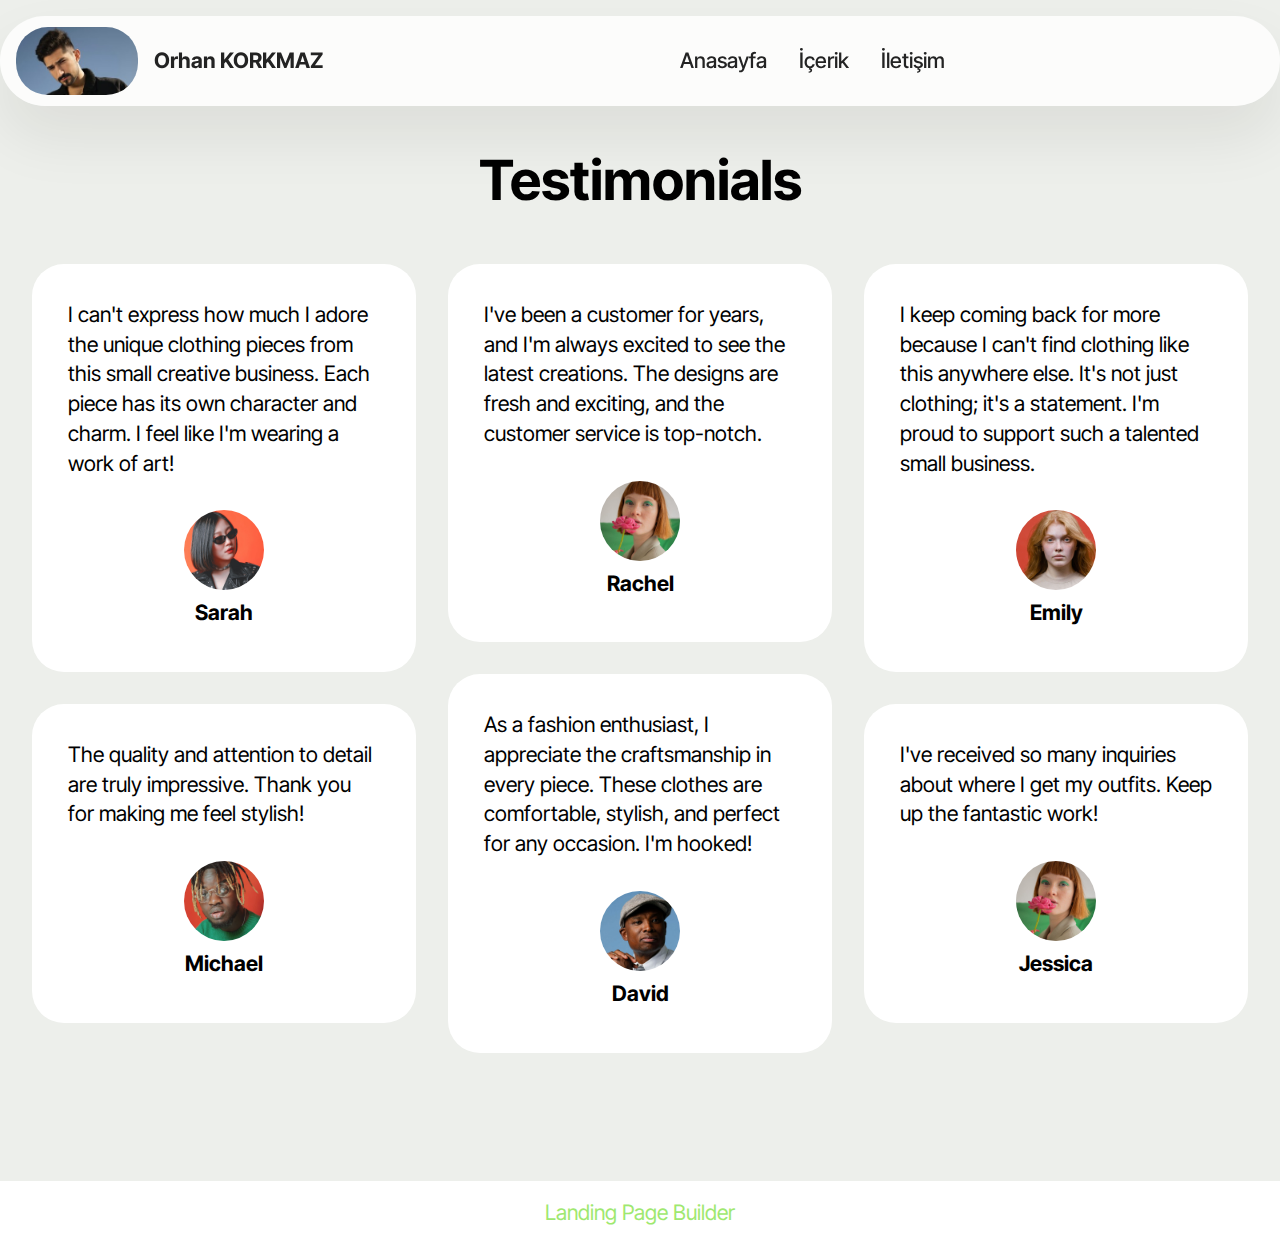
==== icerik.html @ df4021a7 "create github pages" ====
<!DOCTYPE html>
<html  >
<head>
  <!-- Site made with Mobirise Website Builder v5.9.13, https://mobirise.com -->
  <meta charset="UTF-8">
  <meta http-equiv="X-UA-Compatible" content="IE=edge">
  <meta name="generator" content="Mobirise v5.9.13, mobirise.com">
  <meta name="viewport" content="width=device-width, initial-scale=1, minimum-scale=1">
  <link rel="shortcut icon" href="assets/images/1-1-354x531.jpeg" type="image/x-icon">
  <meta name="description" content="Yapay zeka ile üretilen içerikler,videolar,metinler,ses,short videolar, yapay zeka haberleri">
  
  
  <title>İçerik</title>
  <link rel="stylesheet" href="assets/bootstrap/css/bootstrap.min.css">
  <link rel="stylesheet" href="assets/bootstrap/css/bootstrap-grid.min.css">
  <link rel="stylesheet" href="assets/bootstrap/css/bootstrap-reboot.min.css">
  <link rel="stylesheet" href="assets/dropdown/css/style.css">
  <link rel="stylesheet" href="assets/theme/css/style.css">
  <link rel="preload" href="https://fonts.googleapis.com/css2?family=Inter+Tight:wght@400;700&display=swap&display=swap" as="style" onload="this.onload=null;this.rel='stylesheet'">
  <noscript><link rel="stylesheet" href="https://fonts.googleapis.com/css2?family=Inter+Tight:wght@400;700&display=swap&display=swap"></noscript>
  <link rel="preload" as="style" href="assets/mobirise/css/mbr-additional.css?v=4DkmqD"><link rel="stylesheet" href="assets/mobirise/css/mbr-additional.css?v=4DkmqD" type="text/css">

  
  
  
</head>
<body>
  
  <section data-bs-version="5.1" class="menu menu5 cid-u158x2tNKb" once="menu" id="menu05-6">
	

	<nav class="navbar navbar-dropdown navbar-fixed-top navbar-expand-lg">
		<div class="container">
			<div class="navbar-brand">
				<span class="navbar-logo">
					<a href="https://mobiri.se">
						<img src="assets/images/1-1-354x531.jpeg" alt="Mobirise Website Builder" style="height: 4.3rem;">
					</a>
				</span>
				<span class="navbar-caption-wrap"><a class="navbar-caption text-black display-4" href="https://mobiri.se">Orhan KORKMAZ</a></span>
			</div>
			<button class="navbar-toggler" type="button" data-toggle="collapse" data-bs-toggle="collapse" data-target="#navbarSupportedContent" data-bs-target="#navbarSupportedContent" aria-controls="navbarNavAltMarkup" aria-expanded="false" aria-label="Toggle navigation">
				<div class="hamburger">
					<span></span>
					<span></span>
					<span></span>
					<span></span>
				</div>
			</button>
			<div class="collapse navbar-collapse" id="navbarSupportedContent">
				<ul class="navbar-nav nav-dropdown nav-right" data-app-modern-menu="true"><li class="nav-item">
						<a class="nav-link link text-black text-primary display-4" href="index.html">Anasayfa</a>
					</li>
					<li class="nav-item">
						<a class="nav-link link text-black text-primary display-4" href="icerik.html" aria-expanded="false">İçerik</a>
					</li>
					<li class="nav-item">
						<a class="nav-link link text-black text-primary display-4" href="iletisim.html">İletişim</a>
					</li></ul>
				
			</div>
		</div>
	</nav>
</section>

<section data-bs-version="5.1" class="people04 cid-u15iJpFAVJ" id="people04-8">
	
	
	<div class="container">
		<div class="row mb-5 justify-content-center">
			<div class="col-12 mb-0 content-head">
				<h3 class="mbr-section-title mbr-fonts-style align-center mb-0 display-2">
					<strong>Testimonials</strong>
				</h3>
				
			</div>
		</div>
		<div class="row mbr-masonry" data-masonry="{&quot;percentPosition&quot;: true }">
			<div class="item features-without-image col-12 col-md-6 col-lg-4 active">
				<div class="item-wrapper">
					<div class="card-box align-left">
						<p class="card-text mbr-fonts-style display-7">
							I can't express how much I adore the unique clothing pieces from this small creative
							business. Each piece has its own character and charm. I feel like I'm wearing a work of art!
						</p>
						<div class="img-wrapper mt-4 mb-2">
							<img src="assets/images/team1.jpg" alt="" data-slide-to="0" data-bs-slide-to="0">
						</div>
						<h5 class="card-title mbr-fonts-style display-7">
							<strong>Sarah</strong>
						</h5>
					</div>
				</div>
			</div>
			<div class="item features-without-image col-12 col-md-6 col-lg-4">
				<div class="item-wrapper">
					<div class="card-box align-left">
						<p class="card-text mbr-fonts-style display-7">
							I've been a customer for years, and I'm always excited to see the latest creations. The
							designs are fresh and exciting, and the customer service is top-notch.
						</p>
						<div class="img-wrapper mt-4 mb-2">
							<img src="assets/images/team2.jpg" data-slide-to="1" data-bs-slide-to="1" alt="">
						</div>
						<h5 class="card-title mbr-fonts-style display-7">
							<strong>Rachel</strong>
						</h5>
					</div>
				</div>
			</div>
			<div class="item features-without-image col-12 col-md-6 col-lg-4">
				<div class="item-wrapper">
					<div class="card-box align-left">
						<p class="card-text mbr-fonts-style display-7">
							I keep coming back for more because I can't find clothing like this anywhere else. It's not
							just clothing; it's a statement. I'm proud to support such a talented small business.
						</p>
						<div class="img-wrapper mt-4 mb-2">
							<img src="assets/images/team4.jpg" data-slide-to="2" data-bs-slide-to="2" alt="">
						</div>
						<h5 class="card-title mbr-fonts-style display-7">
							<strong>Emily</strong>
						</h5>
					</div>
				</div>
			</div>
			<div class="item features-without-image col-12 col-md-6 col-lg-4">
				<div class="item-wrapper">
					<div class="card-box align-left">
						<p class="card-text mbr-fonts-style display-7">
							As a fashion enthusiast, I appreciate the craftsmanship in every piece. These clothes are
							comfortable, stylish, and perfect for any occasion. I'm hooked!
						</p>
						<div class="img-wrapper mt-4 mb-2">
							<img src="assets/images/team3.jpg" data-slide-to="3" data-bs-slide-to="3" alt="">
						</div>
						<h5 class="card-title mbr-fonts-style display-7">
							<strong>David</strong>
						</h5>
					</div>
				</div>
			</div>
			<div class="item features-without-image col-12 col-md-6 col-lg-4">
				<div class="item-wrapper">
					<div class="card-box align-left">
						<p class="card-text mbr-fonts-style display-7">
							The quality and attention to detail are truly impressive. Thank you for making me feel stylish!
						</p>
						<div class="img-wrapper mt-4 mb-2">
							<img src="assets/images/team6.jpg" data-slide-to="4" data-bs-slide-to="4" alt="">
						</div>
						<h5 class="card-title mbr-fonts-style display-7">
							<strong>Michael</strong>
						</h5>
					</div>
				</div>
			</div>
			<div class="item features-without-image col-12 col-md-6 col-lg-4">
				<div class="item-wrapper">
					<div class="card-box align-left">
						<p class="card-text mbr-fonts-style display-7">
							I've received so many inquiries about where I get my outfits. Keep up the fantastic work!
						</p>
						<div class="img-wrapper mt-4 mb-2">
							<img src="assets/images/team2.jpg" data-slide-to="5" data-bs-slide-to="5" alt="">
						</div>
						<h5 class="card-title mbr-fonts-style display-7">
							<strong>Jessica</strong>
						</h5>
					</div>
				</div>
			</div>
		</div>
	</div>
</section><section class="display-7" style="padding: 0;align-items: center;justify-content: center;flex-wrap: wrap;    align-content: center;display: flex;position: relative;height: 4rem;"><a href="https://mobiri.se/3130155" style="flex: 1 1;height: 4rem;position: absolute;width: 100%;z-index: 1;"><img alt="" style="height: 4rem;" src="[data-uri]"></a><p style="margin: 0;text-align: center;" class="display-7">&#8204;</p><a style="z-index:1" href="https://mobirise.com/builder/landing-page-builder.html">Landing Page Builder</a></section><script src="assets/bootstrap/js/bootstrap.bundle.min.js"></script>  <script src="assets/smoothscroll/smooth-scroll.js"></script>  <script src="assets/ytplayer/index.js"></script>  <script src="assets/dropdown/js/navbar-dropdown.js"></script>  <script src="assets/masonry/masonry.pkgd.min.js"></script>  <script src="assets/imagesloaded/imagesloaded.pkgd.min.js"></script>  <script src="assets/theme/js/script.js"></script>  
  
  
</body>
</html>
---- assets/dropdown/css/style.css ----
.navbar-dropdown {
  left: 0;
  padding: 0;
  position: absolute;
  right: 0;
  top: 0;
  transition: all 0.45s ease;
  z-index: 1030;
  background: #282828; }
  .navbar-dropdown .navbar-logo {
    margin-right: 0.8rem;
    transition: margin 0.3s ease-in-out;
    vertical-align: middle; }
    .navbar-dropdown .navbar-logo img {
      height: 3.125rem;
      transition: all 0.3s ease-in-out; }
    .navbar-dropdown .navbar-logo.mbr-iconfont {
      font-size: 3.125rem;
      line-height: 3.125rem; }
  .navbar-dropdown .navbar-caption {
    font-weight: 700;
    white-space: normal;
    vertical-align: -4px;
    line-height: 3.125rem !important; }
    .navbar-dropdown .navbar-caption, .navbar-dropdown .navbar-caption:hover {
      color: inherit;
      text-decoration: none; }
  .navbar-dropdown .mbr-iconfont + .navbar-caption {
    vertical-align: -1px; }
  .navbar-dropdown.navbar-fixed-top {
    position: fixed; }
  .navbar-dropdown .navbar-brand span {
    vertical-align: -4px; }
  .navbar-dropdown.bg-color.transparent {
    background: none; }
  .navbar-dropdown.navbar-short .navbar-brand {
    padding: 0.625rem 0; }
    .navbar-dropdown.navbar-short .navbar-brand span {
      vertical-align: -1px; }
  .navbar-dropdown.navbar-short .navbar-caption {
    line-height: 2.375rem !important;
    vertical-align: -2px; }
  .navbar-dropdown.navbar-short .navbar-logo {
    margin-right: 0.5rem; }
    .navbar-dropdown.navbar-short .navbar-logo img {
      height: 2.375rem; }
    .navbar-dropdown.navbar-short .navbar-logo.mbr-iconfont {
      font-size: 2.375rem;
      line-height: 2.375rem; }
  .navbar-dropdown.navbar-short .mbr-table-cell {
    height: 3.625rem; }
  .navbar-dropdown .navbar-close {
    left: 0.6875rem;
    position: fixed;
    top: 0.75rem;
    z-index: 1000; }
  .navbar-dropdown .hamburger-icon {
    content: "";
    display: inline-block;
    vertical-align: middle;
    width: 16px;
    -webkit-box-shadow: 0 -6px 0 1px #282828,0 0 0 1px #282828,0 6px 0 1px #282828;
    -moz-box-shadow: 0 -6px 0 1px #282828,0 0 0 1px #282828,0 6px 0 1px #282828;
    box-shadow: 0 -6px 0 1px #282828,0 0 0 1px #282828,0 6px 0 1px #282828; }

.dropdown-menu .dropdown-toggle[data-toggle="dropdown-submenu"]::after {
  border-bottom: 0.35em solid transparent;
  border-left: 0.35em solid;
  border-right: 0;
  border-top: 0.35em solid transparent;
  margin-left: 0.3rem; }

.dropdown-menu .dropdown-item:focus {
  outline: 0; }

.nav-dropdown {
  font-size: 0.75rem;
  font-weight: 500;
  height: auto !important; }
  .nav-dropdown .nav-btn {
    padding-left: 1rem; }
  .nav-dropdown .link {
    margin: .667em 1.667em;
    font-weight: 500;
    padding: 0;
    transition: color .2s ease-in-out; }
    .nav-dropdown .link.dropdown-toggle {
      margin-right: 2.583em; }
      .nav-dropdown .link.dropdown-toggle::after {
        margin-left: .25rem;
        border-top: 0.35em solid;
        border-right: 0.35em solid transparent;
        border-left: 0.35em solid transparent;
        border-bottom: 0; }
      .nav-dropdown .link.dropdown-toggle[aria-expanded="true"] {
        margin: 0;
        padding: 0.667em 3.263em  0.667em 1.667em; }
  .nav-dropdown .link::after,
  .nav-dropdown .dropdown-item::after {
    color: inherit; }
  .nav-dropdown .btn {
    font-size: 0.75rem;
    font-weight: 700;
    letter-spacing: 0;
    margin-bottom: 0;
    padding-left: 1.25rem;
    padding-right: 1.25rem; }
  .nav-dropdown .dropdown-menu {
    border-radius: 0;
    border: 0;
    left: 0;
    margin: 0;
    padding-bottom: 1.25rem;
    padding-top: 1.25rem;
    position: relative; }
  .nav-dropdown .dropdown-submenu {
    margin-left: 0.125rem;
    top: 0; }
  .nav-dropdown .dropdown-item {
    font-weight: 500;
    line-height: 2;
    padding: 0.3846em 4.615em 0.3846em 1.5385em;
    position: relative;
    transition: color .2s ease-in-out, background-color .2s ease-in-out; }
    .nav-dropdown .dropdown-item::after {
      margin-top: -0.3077em;
      position: absolute;
      right: 1.1538em;
      top: 50%; }
    .nav-dropdown .dropdown-item:focus, .nav-dropdown .dropdown-item:hover {
      background: none; }

@media (max-width: 767px) {
  .nav-dropdown.navbar-toggleable-sm {
    bottom: 0;
    display: none;
    left: 0;
    overflow-x: hidden;
    position: fixed;
    top: 0;
    transform: translateX(-100%);
    -ms-transform: translateX(-100%);
    -webkit-transform: translateX(-100%);
    width: 18.75rem;
    z-index: 999; } }
.nav-dropdown.navbar-toggleable-xl {
  bottom: 0;
  display: none;
  left: 0;
  overflow-x: hidden;
  position: fixed;
  top: 0;
  transform: translateX(-100%);
  -ms-transform: translateX(-100%);
  -webkit-transform: translateX(-100%);
  width: 18.75rem;
  z-index: 999; }

.nav-dropdown-sm {
  display: block !important;
  overflow-x: hidden;
  overflow: auto;
  padding-top: 3.875rem; }
  .nav-dropdown-sm::after {
    content: "";
    display: block;
    height: 3rem;
    width: 100%; }
  .nav-dropdown-sm.collapse.in ~ .navbar-close {
    display: block !important; }
  .nav-dropdown-sm.collapsing, .nav-dropdown-sm.collapse.in {
    transform: translateX(0);
    -ms-transform: translateX(0);
    -webkit-transform: translateX(0);
    transition: all 0.25s ease-out;
    -webkit-transition: all 0.25s ease-out;
    background: #282828; }
  .nav-dropdown-sm.collapsing[aria-expanded="false"] {
    transform: translateX(-100%);
    -ms-transform: translateX(-100%);
    -webkit-transform: translateX(-100%); }
  .nav-dropdown-sm .nav-item {
    display: block;
    margin-left: 0 !important;
    padding-left: 0; }
  .nav-dropdown-sm .link,
  .nav-dropdown-sm .dropdown-item {
    border-top: 1px dotted rgba(255, 255, 255, 0.1);
    font-size: 0.8125rem;
    line-height: 1.6;
    margin: 0 !important;
    padding: 0.875rem 2.4rem 0.875rem 1.5625rem !important;
    position: relative;
    white-space: normal; }
    .nav-dropdown-sm .link:focus, .nav-dropdown-sm .link:hover,
    .nav-dropdown-sm .dropdown-item:focus,
    .nav-dropdown-sm .dropdown-item:hover {
      background: rgba(0, 0, 0, 0.2) !important;
      color: #c0a375; }
  .nav-dropdown-sm .nav-btn {
    position: relative;
    padding: 1.5625rem 1.5625rem 0 1.5625rem; }
    .nav-dropdown-sm .nav-btn::before {
      border-top: 1px dotted rgba(255, 255, 255, 0.1);
      content: "";
      left: 0;
      position: absolute;
      top: 0;
      width: 100%; }
    .nav-dropdown-sm .nav-btn + .nav-btn {
      padding-top: 0.625rem; }
      .nav-dropdown-sm .nav-btn + .nav-btn::before {
        display: none; }
  .nav-dropdown-sm .btn {
    padding: 0.625rem 0; }
  .nav-dropdown-sm .dropdown-toggle[data-toggle="dropdown-submenu"]::after {
    margin-left: .25rem;
    border-top: 0.35em solid;
    border-right: 0.35em solid transparent;
    border-left: 0.35em solid transparent;
    border-bottom: 0; }
  .nav-dropdown-sm .dropdown-toggle[data-toggle="dropdown-submenu"][aria-expanded="true"]::after {
    border-top: 0;
    border-right: 0.35em solid transparent;
    border-left: 0.35em solid transparent;
    border-bottom: 0.35em solid; }
  .nav-dropdown-sm .dropdown-menu {
    margin: 0;
    padding: 0;
    position: relative;
    top: 0;
    left: 0;
    width: 100%;
    border: 0;
    float: none;
    border-radius: 0;
    background: none; }
  .nav-dropdown-sm .dropdown-submenu {
    left: 100%;
    margin-left: 0.125rem;
    margin-top: -1.25rem;
    top: 0; }

.navbar-toggleable-sm .nav-dropdown .dropdown-menu {
  position: absolute; }

.navbar-toggleable-sm .nav-dropdown .dropdown-submenu {
  left: 100%;
  margin-left: 0.125rem;
  margin-top: -1.25rem;
  top: 0; }

.navbar-toggleable-sm.opened .nav-dropdown .dropdown-menu {
  position: relative; }

.navbar-toggleable-sm.opened .nav-dropdown .dropdown-submenu {
  left: 0;
  margin-left: 00rem;
  margin-top: 0rem;
  top: 0; }

.is-builder .nav-dropdown.collapsing {
  transition: none !important; }
---- assets/theme/css/style.css ----
@charset "UTF-8";
section {
  background-color: #ffffff;
}

body {
  font-style: normal;
  line-height: 1.5;
  font-weight: 400;
  color: #232323;
  position: relative;
}

button {
  background-color: transparent;
  border-color: transparent;
}

.embla__button,
.carousel-control {
  background-color: #edefea !important;
  opacity: 0.8 !important;
  color: #464845 !important;
  border-color: #edefea !important;
}

.carousel .close,
.modalWindow .close {
  background-color: #edefea !important;
  color: #464845 !important;
  border-color: #edefea !important;
  opacity: 0.8 !important;
}

.carousel .close:hover,
.modalWindow .close:hover {
  opacity: 1 !important;
}

.carousel-indicators li {
  background-color: #edefea !important;
  border: 2px solid #464845 !important;
}

.carousel-indicators li:hover,
.carousel-indicators li:active {
  opacity: 0.8 !important;
}

.embla__button:hover,
.carousel-control:hover {
  background-color: #edefea !important;
  opacity: 1 !important;
}

.modalWindow-video-container {
  height: 80%;
}

section,
.container,
.container-fluid {
  position: relative;
  word-wrap: break-word;
}

a.mbr-iconfont:hover {
  text-decoration: none;
}

.article .lead p,
.article .lead ul,
.article .lead ol,
.article .lead pre,
.article .lead blockquote {
  margin-bottom: 0;
}

a {
  font-style: normal;
  font-weight: 400;
  cursor: pointer;
}
a, a:hover {
  text-decoration: none;
}

.mbr-section-title {
  font-style: normal;
  line-height: 1.3;
}

.mbr-section-subtitle {
  line-height: 1.3;
}

.mbr-text {
  font-style: normal;
  line-height: 1.7;
}

h1,
h2,
h3,
h4,
h5,
h6,
.display-1,
.display-2,
.display-4,
.display-5,
.display-7,
span,
p,
a {
  line-height: 1;
  word-break: break-word;
  word-wrap: break-word;
  font-weight: 400;
}

b,
strong {
  font-weight: bold;
}

input:-webkit-autofill, input:-webkit-autofill:hover, input:-webkit-autofill:focus, input:-webkit-autofill:active {
  transition-delay: 9999s;
  -webkit-transition-property: background-color, color;
  transition-property: background-color, color;
}

textarea[type=hidden] {
  display: none;
}

section {
  background-position: 50% 50%;
  background-repeat: no-repeat;
  background-size: cover;
}
section .mbr-background-video,
section .mbr-background-video-preview {
  position: absolute;
  bottom: 0;
  left: 0;
  right: 0;
  top: 0;
}

.hidden {
  visibility: hidden;
}

.mbr-z-index20 {
  z-index: 20;
}

/*! Base colors */
.mbr-white {
  color: #ffffff;
}

.mbr-black {
  color: #111111;
}

.mbr-bg-white {
  background-color: #ffffff;
}

.mbr-bg-black {
  background-color: #000000;
}

/*! Text-aligns */
.align-left {
  text-align: left;
}

.align-center {
  text-align: center;
}

.align-right {
  text-align: right;
}

/*! Font-weight  */
.mbr-light {
  font-weight: 300;
}

.mbr-regular {
  font-weight: 400;
}

.mbr-semibold {
  font-weight: 500;
}

.mbr-bold {
  font-weight: 700;
}

/*! Media  */
.media-content {
  flex-basis: 100%;
}

.media-container-row {
  display: flex;
  flex-direction: row;
  flex-wrap: wrap;
  justify-content: center;
  align-content: center;
  align-items: start;
}
.media-container-row .media-size-item {
  width: 400px;
}

.media-container-column {
  display: flex;
  flex-direction: column;
  flex-wrap: wrap;
  justify-content: center;
  align-content: center;
  align-items: stretch;
}
.media-container-column > * {
  width: 100%;
}

@media (min-width: 992px) {
  .media-container-row {
    flex-wrap: nowrap;
  }
}
figure {
  margin-bottom: 0;
  overflow: hidden;
}

figure[mbr-media-size] {
  transition: width 0.1s;
}

img,
iframe {
  display: block;
  width: 100%;
}

.card {
  background-color: transparent;
  border: none;
}

.card-box {
  width: 100%;
}

.card-img {
  text-align: center;
  flex-shrink: 0;
  -webkit-flex-shrink: 0;
}

.media {
  max-width: 100%;
  margin: 0 auto;
}

.mbr-figure {
  align-self: center;
}

.media-container > div {
  max-width: 100%;
}

.mbr-figure img,
.card-img img {
  width: 100%;
}

@media (max-width: 991px) {
  .media-size-item {
    width: auto !important;
  }
  .media {
    width: auto;
  }
  .mbr-figure {
    width: 100% !important;
  }
}
/*! Buttons */
.mbr-section-btn {
  margin-left: -0.6rem;
  margin-right: -0.6rem;
  font-size: 0;
}

.btn {
  font-weight: 600;
  border-width: 1px;
  font-style: normal;
  margin: 0.6rem 0.6rem;
  white-space: normal;
  transition: all 0.2s ease-in-out;
  display: inline-flex;
  align-items: center;
  justify-content: center;
  word-break: break-word;
}

.btn-sm {
  font-weight: 600;
  letter-spacing: 0px;
  transition: all 0.3s ease-in-out;
}

.btn-md {
  font-weight: 600;
  letter-spacing: 0px;
  transition: all 0.3s ease-in-out;
}

.btn-lg {
  font-weight: 600;
  letter-spacing: 0px;
  transition: all 0.3s ease-in-out;
}

.btn-form {
  margin: 0;
}
.btn-form:hover {
  cursor: pointer;
}

nav .mbr-section-btn {
  margin-left: 0rem;
  margin-right: 0rem;
}

/*! Btn icon margin */
.btn .mbr-iconfont,
.btn.btn-sm .mbr-iconfont {
  order: 1;
  cursor: pointer;
  margin-left: 0.5rem;
  vertical-align: sub;
}

.btn.btn-md .mbr-iconfont,
.btn.btn-md .mbr-iconfont {
  margin-left: 0.8rem;
}

.mbr-regular {
  font-weight: 400;
}

.mbr-semibold {
  font-weight: 500;
}

.mbr-bold {
  font-weight: 700;
}

[type=submit] {
  -webkit-appearance: none;
}

/*! Full-screen */
.mbr-fullscreen .mbr-overlay {
  min-height: 100vh;
}

.mbr-fullscreen {
  display: flex;
  display: -moz-flex;
  display: -ms-flex;
  display: -o-flex;
  align-items: center;
  min-height: 100vh;
  padding-top: 3rem;
  padding-bottom: 3rem;
}

/*! Map */
.map {
  height: 25rem;
  position: relative;
}
.map iframe {
  width: 100%;
  height: 100%;
}

/*! Scroll to top arrow */
.mbr-arrow-up {
  bottom: 25px;
  right: 90px;
  position: fixed;
  text-align: right;
  z-index: 5000;
  color: #ffffff;
  font-size: 22px;
}

.mbr-arrow-up a {
  background: rgba(0, 0, 0, 0.2);
  border-radius: 50%;
  color: #fff;
  display: inline-block;
  height: 60px;
  width: 60px;
  border: 2px solid #fff;
  outline-style: none !important;
  position: relative;
  text-decoration: none;
  transition: all 0.3s ease-in-out;
  cursor: pointer;
  text-align: center;
}
.mbr-arrow-up a:hover {
  background-color: rgba(0, 0, 0, 0.4);
}
.mbr-arrow-up a i {
  line-height: 60px;
}

.mbr-arrow-up-icon {
  display: block;
  color: #fff;
}

.mbr-arrow-up-icon::before {
  content: "›";
  display: inline-block;
  font-family: serif;
  font-size: 22px;
  line-height: 1;
  font-style: normal;
  position: relative;
  top: 6px;
  left: -4px;
  transform: rotate(-90deg);
}

/*! Arrow Down */
.mbr-arrow {
  position: absolute;
  bottom: 45px;
  left: 50%;
  width: 60px;
  height: 60px;
  cursor: pointer;
  background-color: rgba(80, 80, 80, 0.5);
  border-radius: 50%;
  transform: translateX(-50%);
}
@media (max-width: 767px) {
  .mbr-arrow {
    display: none;
  }
}
.mbr-arrow > a {
  display: inline-block;
  text-decoration: none;
  outline-style: none;
  animation: arrowdown 1.7s ease-in-out infinite;
  color: #ffffff;
}
.mbr-arrow > a > i {
  position: absolute;
  top: -2px;
  left: 15px;
  font-size: 2rem;
}

#scrollToTop a i::before {
  content: "";
  position: absolute;
  display: block;
  border-bottom: 2.5px solid #fff;
  border-left: 2.5px solid #fff;
  width: 27.8%;
  height: 27.8%;
  left: 50%;
  top: 51%;
  transform: translateY(-30%) translateX(-50%) rotate(135deg);
}

@keyframes arrowdown {
  0% {
    transform: translateY(0px);
  }
  50% {
    transform: translateY(-5px);
  }
  100% {
    transform: translateY(0px);
  }
}
@media (max-width: 500px) {
  .mbr-arrow-up {
    left: 0;
    right: 0;
    text-align: center;
  }
}
/*Gradients animation*/
@keyframes gradient-animation {
  from {
    background-position: 0% 100%;
    animation-timing-function: ease-in-out;
  }
  to {
    background-position: 100% 0%;
    animation-timing-function: ease-in-out;
  }
}
.bg-gradient {
  background-size: 200% 200%;
  animation: gradient-animation 5s infinite alternate;
  -webkit-animation: gradient-animation 5s infinite alternate;
}

.menu .navbar-brand {
  display: -webkit-flex;
}
.menu .navbar-brand span {
  display: flex;
  display: -webkit-flex;
}
.menu .navbar-brand .navbar-caption-wrap {
  display: -webkit-flex;
}
.menu .navbar-brand .navbar-logo img {
  display: -webkit-flex;
  width: auto;
}
@media (min-width: 768px) and (max-width: 991px) {
  .menu .navbar-toggleable-sm .navbar-nav {
    display: -ms-flexbox;
  }
}
@media (max-width: 991px) {
  .menu .navbar-collapse {
    max-height: 93.5vh;
  }
  .menu .navbar-collapse.show {
    overflow: auto;
  }
}
@media (min-width: 992px) {
  .menu .navbar-nav.nav-dropdown {
    display: -webkit-flex;
  }
  .menu .navbar-toggleable-sm .navbar-collapse {
    display: -webkit-flex !important;
  }
  .menu .collapsed .navbar-collapse {
    max-height: 93.5vh;
  }
  .menu .collapsed .navbar-collapse.show {
    overflow: auto;
  }
}
@media (max-width: 767px) {
  .menu .navbar-collapse {
    max-height: 80vh;
  }
}

.nav-link .mbr-iconfont {
  margin-right: 0.5rem;
}

.navbar {
  display: -webkit-flex;
  -webkit-flex-wrap: wrap;
  -webkit-align-items: center;
  -webkit-justify-content: space-between;
}

.navbar-collapse {
  -webkit-flex-basis: 100%;
  -webkit-flex-grow: 1;
  -webkit-align-items: center;
}

.nav-dropdown .link {
  padding: 0.667em 1.667em !important;
  margin: 0 !important;
}

.nav {
  display: -webkit-flex;
  -webkit-flex-wrap: wrap;
}

.row {
  display: -webkit-flex;
  -webkit-flex-wrap: wrap;
}

.justify-content-center {
  -webkit-justify-content: center;
}

.form-inline {
  display: -webkit-flex;
}

.card-wrapper {
  -webkit-flex: 1;
}

.carousel-control {
  z-index: 10;
  display: -webkit-flex;
}

.carousel-controls {
  display: -webkit-flex;
}

.media {
  display: -webkit-flex;
}

.form-group:focus {
  outline: none;
}

.jq-selectbox__select {
  padding: 7px 0;
  position: relative;
}

.jq-selectbox__dropdown {
  overflow: hidden;
  border-radius: 10px;
  position: absolute;
  top: 100%;
  left: 0 !important;
  width: 100% !important;
}

.jq-selectbox__trigger-arrow {
  right: 0;
  transform: translateY(-50%);
}

.jq-selectbox li {
  padding: 1.07em 0.5em;
}

input[type=range] {
  padding-left: 0 !important;
  padding-right: 0 !important;
}

.modal-dialog,
.modal-content {
  height: 100%;
}

.modal-dialog .carousel-inner {
  height: calc(100vh - 1.75rem);
}
@media (max-width: 575px) {
  .modal-dialog .carousel-inner {
    height: calc(100vh - 1rem);
  }
}

.carousel-item {
  text-align: center;
}

.carousel-item img {
  margin: auto;
}

.navbar-toggler {
  align-self: flex-start;
  padding: 0.25rem 0.75rem;
  font-size: 1.25rem;
  line-height: 1;
  background: transparent;
  border: 1px solid transparent;
  border-radius: 0.25rem;
}

.navbar-toggler:focus,
.navbar-toggler:hover {
  text-decoration: none;
  box-shadow: none;
}

.navbar-toggler-icon {
  display: inline-block;
  width: 1.5em;
  height: 1.5em;
  vertical-align: middle;
  content: "";
  background: no-repeat center center;
  background-size: 100% 100%;
}

.navbar-toggler-left {
  position: absolute;
  left: 1rem;
}

.navbar-toggler-right {
  position: absolute;
  right: 1rem;
}

.card-img {
  width: auto;
}

.menu .navbar.collapsed:not(.beta-menu) {
  flex-direction: column;
}

.carousel-item.active,
.carousel-item-next,
.carousel-item-prev {
  display: flex;
}

.note-air-layout .dropup .dropdown-menu,
.note-air-layout .navbar-fixed-bottom .dropdown .dropdown-menu {
  bottom: initial !important;
}

html,
body {
  height: auto;
  min-height: 100vh;
}

.dropup .dropdown-toggle::after {
  display: none;
}

.form-asterisk {
  font-family: initial;
  position: absolute;
  top: -2px;
  font-weight: normal;
}

.form-control-label {
  position: relative;
  cursor: pointer;
  margin-bottom: 0.357em;
  padding: 0;
}

.alert {
  color: #ffffff;
  border-radius: 0;
  border: 0;
  font-size: 1.1rem;
  line-height: 1.5;
  margin-bottom: 1.875rem;
  padding: 1.25rem;
  position: relative;
  text-align: center;
}
.alert.alert-form::after {
  background-color: inherit;
  bottom: -7px;
  content: "";
  display: block;
  height: 14px;
  left: 50%;
  margin-left: -7px;
  position: absolute;
  transform: rotate(45deg);
  width: 14px;
}

.form-control {
  background-color: #ffffff;
  background-clip: border-box;
  color: #232323;
  line-height: 1rem !important;
  height: auto;
  padding: 1.2rem 2rem;
  transition: border-color 0.25s ease 0s;
  border: 1px solid transparent !important;
  border-radius: 4px;
  box-shadow: rgba(0, 0, 0, 0.07) 0px 1px 1px 0px, rgba(0, 0, 0, 0.07) 0px 1px 3px 0px, rgba(0, 0, 0, 0.03) 0px 0px 0px 1px;
}
.form-active .form-control:invalid {
  border-color: red;
}

.row > * {
  padding-right: 1rem;
  padding-left: 1rem;
}

form .row {
  margin-left: -0.6rem;
  margin-right: -0.6rem;
}
form .row [class*=col] {
  padding-left: 0.6rem;
  padding-right: 0.6rem;
}

form .mbr-section-btn {
  padding-left: 0.6rem;
  padding-right: 0.6rem;
}

form .form-check-input {
  margin-top: 0.5;
}

textarea.form-control {
  line-height: 1.5rem !important;
}

.form-group {
  margin-bottom: 1.2rem;
}

.form-control,
form .btn {
  min-height: 48px;
}

.gdpr-block label span.textGDPR input[name=gdpr] {
  top: 7px;
}

.form-control:focus {
  box-shadow: none;
}

:focus {
  outline: none;
}

.mbr-overlay {
  background-color: #000;
  bottom: 0;
  left: 0;
  opacity: 0.5;
  position: absolute;
  right: 0;
  top: 0;
  z-index: 0;
  pointer-events: none;
}

blockquote {
  font-style: italic;
  padding: 3rem;
  font-size: 1.09rem;
  position: relative;
  border-left: 3px solid;
}

ul,
ol,
pre,
blockquote {
  margin-bottom: 2.3125rem;
}

.mt-4 {
  margin-top: 2rem !important;
}

.mb-4 {
  margin-bottom: 2rem !important;
}

.container,
.container-fluid {
  padding-left: 16px;
  padding-right: 16px;
}

.row {
  margin-left: -16px;
  margin-right: -16px;
}
.row > [class*=col] {
  padding-left: 16px;
  padding-right: 16px;
}

@media (min-width: 992px) {
  .container-fluid {
    padding-left: 32px;
    padding-right: 32px;
  }
}
@media (max-width: 991px) {
  .mbr-container {
    padding-left: 16px;
    padding-right: 16px;
  }
}
.app-video-wrapper > img {
  opacity: 1;
}

.app-video-wrapper {
  background: transparent;
}

.item {
  position: relative;
}

.dropdown-menu .dropdown-menu {
  left: 100%;
}

.dropdown-item + .dropdown-menu {
  display: none;
}

.dropdown-item:hover + .dropdown-menu,
.dropdown-menu:hover {
  display: block;
}

@media (min-aspect-ratio: 16/9) {
  .mbr-video-foreground {
    height: 300% !important;
    top: -100% !important;
  }
}
@media (max-aspect-ratio: 16/9) {
  .mbr-video-foreground {
    width: 300% !important;
    left: -100% !important;
  }
}.engine {
	position: absolute;
	text-indent: -2400px;
	text-align: center;
	padding: 0;
	top: 0;
	left: -2400px;
}
---- assets/mobirise/css/mbr-additional.css ----
.btn {
  border-width: 2px;
}
img,
.card-wrap,
.card-wrapper,
.video-wrapper,
.mbr-figure iframe,
.google-map iframe,
.slide-content,
.plan,
.card,
.item-wrapper {
  border-radius: 2rem !important;
}
.video-wrapper {
  overflow: hidden;
}
body {
  font-family: Inter Tight;
}
.display-1 {
  font-family: 'Inter Tight', sans-serif;
  font-size: 5rem;
  line-height: 1;
}
.display-1 > .mbr-iconfont {
  font-size: 6.25rem;
}
.display-2 {
  font-family: 'Inter Tight', sans-serif;
  font-size: 4rem;
  line-height: 1;
}
.display-2 > .mbr-iconfont {
  font-size: 5rem;
}
.display-4 {
  font-family: 'Inter Tight', sans-serif;
  font-size: 1.4rem;
  line-height: 1.5;
}
.display-4 > .mbr-iconfont {
  font-size: 1.75rem;
}
.display-5 {
  font-family: 'Inter Tight', sans-serif;
  font-size: 2rem;
  line-height: 1.5;
}
.display-5 > .mbr-iconfont {
  font-size: 2.5rem;
}
.display-7 {
  font-family: 'Inter Tight', sans-serif;
  font-size: 1.4rem;
  line-height: 1.3;
}
.display-7 > .mbr-iconfont {
  font-size: 1.75rem;
}
/* ---- Fluid typography for mobile devices ---- */
/* 1.4 - font scale ratio ( bootstrap == 1.42857 ) */
/* 100vw - current viewport width */
/* (48 - 20)  48 == 48rem == 768px, 20 == 20rem == 320px(minimal supported viewport) */
/* 0.65 - min scale variable, may vary */
@media (max-width: 992px) {
  .display-1 {
    font-size: 4rem;
  }
}
@media (max-width: 768px) {
  .display-1 {
    font-size: 3.5rem;
    font-size: calc( 2.4rem + (5 - 2.4) * ((100vw - 20rem) / (48 - 20)));
    line-height: calc( 1.1 * (2.4rem + (5 - 2.4) * ((100vw - 20rem) / (48 - 20))));
  }
  .display-2 {
    font-size: 3.2rem;
    font-size: calc( 2.05rem + (4 - 2.05) * ((100vw - 20rem) / (48 - 20)));
    line-height: calc( 1.3 * (2.05rem + (4 - 2.05) * ((100vw - 20rem) / (48 - 20))));
  }
  .display-4 {
    font-size: 1.12rem;
    font-size: calc( 1.14rem + (1.4 - 1.14) * ((100vw - 20rem) / (48 - 20)));
    line-height: calc( 1.4 * (1.14rem + (1.4 - 1.14) * ((100vw - 20rem) / (48 - 20))));
  }
  .display-5 {
    font-size: 1.6rem;
    font-size: calc( 1.35rem + (2 - 1.35) * ((100vw - 20rem) / (48 - 20)));
    line-height: calc( 1.4 * (1.35rem + (2 - 1.35) * ((100vw - 20rem) / (48 - 20))));
  }
  .display-7 {
    font-size: 1.12rem;
    font-size: calc( 1.14rem + (1.4 - 1.14) * ((100vw - 20rem) / (48 - 20)));
    line-height: calc( 1.4 * (1.14rem + (1.4 - 1.14) * ((100vw - 20rem) / (48 - 20))));
  }
}
@media (min-width: 992px) and (max-width: 1400px) {
  .display-1 {
    font-size: 3.5rem;
    font-size: calc( 2.4rem + (5 - 2.4) * ((100vw - 62rem) / (87 - 62)));
    line-height: calc( 1.1 * (2.4rem + (5 - 2.4) * ((100vw - 62rem) / (87 - 62))));
  }
  .display-2 {
    font-size: 3.2rem;
    font-size: calc( 2.05rem + (4 - 2.05) * ((100vw - 62rem) / (87 - 62)));
    line-height: calc( 1.3 * (2.05rem + (4 - 2.05) * ((100vw - 62rem) / (87 - 62))));
  }
  .display-4 {
    font-size: 1.12rem;
    font-size: calc( 1.14rem + (1.4 - 1.14) * ((100vw - 62rem) / (87 - 62)));
    line-height: calc( 1.4 * (1.14rem + (1.4 - 1.14) * ((100vw - 62rem) / (87 - 62))));
  }
  .display-5 {
    font-size: 1.6rem;
    font-size: calc( 1.35rem + (2 - 1.35) * ((100vw - 62rem) / (87 - 62)));
    line-height: calc( 1.4 * (1.35rem + (2 - 1.35) * ((100vw - 62rem) / (87 - 62))));
  }
  .display-7 {
    font-size: 1.12rem;
    font-size: calc( 1.14rem + (1.4 - 1.14) * ((100vw - 62rem) / (87 - 62)));
    line-height: calc( 1.4 * (1.14rem + (1.4 - 1.14) * ((100vw - 62rem) / (87 - 62))));
  }
}
/* Buttons */
.btn {
  padding: 1.25rem 2rem;
  border-radius: 4px;
}
@media (max-width: 767px) {
  .btn {
    padding: 0.75rem 1.5rem;
  }
}
.btn-sm {
  padding: 0.6rem 1.2rem;
  border-radius: 4px;
}
.btn-md {
  padding: 0.6rem 1.2rem;
  border-radius: 4px;
}
.btn-lg {
  padding: 1.25rem 2rem;
  border-radius: 4px;
}
.bg-primary {
  background-color: #9fe870 !important;
}
.bg-success {
  background-color: #3a341c !important;
}
.bg-info {
  background-color: #320707 !important;
}
.bg-warning {
  background-color: #a0e2e1 !important;
}
.bg-danger {
  background-color: #ffea64 !important;
}
.btn-primary,
.btn-primary:active {
  background-color: #9fe870 !important;
  border-color: #9fe870 !important;
  color: #264d0c !important;
  box-shadow: none;
}
.btn-primary:hover,
.btn-primary:focus,
.btn-primary.focus,
.btn-primary.active {
  color: inherit;
  background-color: #bcef9c !important;
  border-color: #bcef9c !important;
  box-shadow: none;
}
.btn-primary.disabled,
.btn-primary:disabled {
  color: #264d0c !important;
  background-color: #bcef9c !important;
  border-color: #bcef9c !important;
}
.btn-secondary,
.btn-secondary:active {
  background-color: #ffd7ef !important;
  border-color: #ffd7ef !important;
  color: #d70081 !important;
  box-shadow: none;
}
.btn-secondary:hover,
.btn-secondary:focus,
.btn-secondary.focus,
.btn-secondary.active {
  color: inherit;
  background-color: #ffffff !important;
  border-color: #ffffff !important;
  box-shadow: none;
}
.btn-secondary.disabled,
.btn-secondary:disabled {
  color: #d70081 !important;
  background-color: #ffffff !important;
  border-color: #ffffff !important;
}
.btn-info,
.btn-info:active {
  background-color: #320707 !important;
  border-color: #320707 !important;
  color: #ffffff !important;
  box-shadow: none;
}
.btn-info:hover,
.btn-info:focus,
.btn-info.focus,
.btn-info.active {
  color: inherit;
  background-color: #5f0d0d !important;
  border-color: #5f0d0d !important;
  box-shadow: none;
}
.btn-info.disabled,
.btn-info:disabled {
  color: #ffffff !important;
  background-color: #5f0d0d !important;
  border-color: #5f0d0d !important;
}
.btn-success,
.btn-success:active {
  background-color: #3a341c !important;
  border-color: #3a341c !important;
  color: #ffffff !important;
  box-shadow: none;
}
.btn-success:hover,
.btn-success:focus,
.btn-success.focus,
.btn-success.active {
  color: inherit;
  background-color: #5c532d !important;
  border-color: #5c532d !important;
  box-shadow: none;
}
.btn-success.disabled,
.btn-success:disabled {
  color: #ffffff !important;
  background-color: #5c532d !important;
  border-color: #5c532d !important;
}
.btn-warning,
.btn-warning:active {
  background-color: #a0e2e1 !important;
  border-color: #a0e2e1 !important;
  color: #1f6463 !important;
  box-shadow: none;
}
.btn-warning:hover,
.btn-warning:focus,
.btn-warning.focus,
.btn-warning.active {
  color: inherit;
  background-color: #c7eeed !important;
  border-color: #c7eeed !important;
  box-shadow: none;
}
.btn-warning.disabled,
.btn-warning:disabled {
  color: #1f6463 !important;
  background-color: #c7eeed !important;
  border-color: #c7eeed !important;
}
.btn-danger,
.btn-danger:active {
  background-color: #ffea64 !important;
  border-color: #ffea64 !important;
  color: #645600 !important;
  box-shadow: none;
}
.btn-danger:hover,
.btn-danger:focus,
.btn-danger.focus,
.btn-danger.active {
  color: inherit;
  background-color: #fff197 !important;
  border-color: #fff197 !important;
  box-shadow: none;
}
.btn-danger.disabled,
.btn-danger:disabled {
  color: #645600 !important;
  background-color: #fff197 !important;
  border-color: #fff197 !important;
}
.btn-white,
.btn-white:active {
  background-color: #eff0ec !important;
  border-color: #eff0ec !important;
  color: #757b62 !important;
  box-shadow: none;
}
.btn-white:hover,
.btn-white:focus,
.btn-white.focus,
.btn-white.active {
  color: inherit;
  background-color: #ffffff !important;
  border-color: #ffffff !important;
  box-shadow: none;
}
.btn-white.disabled,
.btn-white:disabled {
  color: #757b62 !important;
  background-color: #ffffff !important;
  border-color: #ffffff !important;
}
.btn-black,
.btn-black:active {
  background-color: #232323 !important;
  border-color: #232323 !important;
  color: #ffffff !important;
  box-shadow: none;
}
.btn-black:hover,
.btn-black:focus,
.btn-black.focus,
.btn-black.active {
  color: inherit;
  background-color: #3d3d3d !important;
  border-color: #3d3d3d !important;
  box-shadow: none;
}
.btn-black.disabled,
.btn-black:disabled {
  color: #ffffff !important;
  background-color: #3d3d3d !important;
  border-color: #3d3d3d !important;
}
.btn-primary-outline,
.btn-primary-outline:active {
  background-color: transparent !important;
  border-color: #9fe870;
  color: #9fe870;
}
.btn-primary-outline:hover,
.btn-primary-outline:focus,
.btn-primary-outline.focus,
.btn-primary-outline.active {
  color: #6ddc25 !important;
  background-color: transparent !important;
  border-color: #6ddc25 !important;
  box-shadow: none !important;
}
.btn-primary-outline.disabled,
.btn-primary-outline:disabled {
  color: #264d0c !important;
  background-color: #9fe870 !important;
  border-color: #9fe870 !important;
}
.btn-secondary-outline,
.btn-secondary-outline:active {
  background-color: transparent !important;
  border-color: #ffd7ef;
  color: #ffd7ef;
}
.btn-secondary-outline:hover,
.btn-secondary-outline:focus,
.btn-secondary-outline.focus,
.btn-secondary-outline.active {
  color: #ff80cc !important;
  background-color: transparent !important;
  border-color: #ff80cc !important;
  box-shadow: none !important;
}
.btn-secondary-outline.disabled,
.btn-secondary-outline:disabled {
  color: #d70081 !important;
  background-color: #ffd7ef !important;
  border-color: #ffd7ef !important;
}
.btn-info-outline,
.btn-info-outline:active {
  background-color: transparent !important;
  border-color: #320707;
  color: #320707;
}
.btn-info-outline:hover,
.btn-info-outline:focus,
.btn-info-outline.focus,
.btn-info-outline.active {
  color: #000000 !important;
  background-color: transparent !important;
  border-color: #000000 !important;
  box-shadow: none !important;
}
.btn-info-outline.disabled,
.btn-info-outline:disabled {
  color: #ffffff !important;
  background-color: #320707 !important;
  border-color: #320707 !important;
}
.btn-success-outline,
.btn-success-outline:active {
  background-color: transparent !important;
  border-color: #3a341c;
  color: #3a341c;
}
.btn-success-outline:hover,
.btn-success-outline:focus,
.btn-success-outline.focus,
.btn-success-outline.active {
  color: #000000 !important;
  background-color: transparent !important;
  border-color: #000000 !important;
  box-shadow: none !important;
}
.btn-success-outline.disabled,
.btn-success-outline:disabled {
  color: #ffffff !important;
  background-color: #3a341c !important;
  border-color: #3a341c !important;
}
.btn-warning-outline,
.btn-warning-outline:active {
  background-color: transparent !important;
  border-color: #a0e2e1;
  color: #a0e2e1;
}
.btn-warning-outline:hover,
.btn-warning-outline:focus,
.btn-warning-outline.focus,
.btn-warning-outline.active {
  color: #5ececc !important;
  background-color: transparent !important;
  border-color: #5ececc !important;
  box-shadow: none !important;
}
.btn-warning-outline.disabled,
.btn-warning-outline:disabled {
  color: #1f6463 !important;
  background-color: #a0e2e1 !important;
  border-color: #a0e2e1 !important;
}
.btn-danger-outline,
.btn-danger-outline:active {
  background-color: transparent !important;
  border-color: #ffea64;
  color: #ffea64;
}
.btn-danger-outline:hover,
.btn-danger-outline:focus,
.btn-danger-outline.focus,
.btn-danger-outline.active {
  color: #ffde0d !important;
  background-color: transparent !important;
  border-color: #ffde0d !important;
  box-shadow: none !important;
}
.btn-danger-outline.disabled,
.btn-danger-outline:disabled {
  color: #645600 !important;
  background-color: #ffea64 !important;
  border-color: #ffea64 !important;
}
.btn-black-outline,
.btn-black-outline:active {
  background-color: transparent !important;
  border-color: #232323;
  color: #232323;
}
.btn-black-outline:hover,
.btn-black-outline:focus,
.btn-black-outline.focus,
.btn-black-outline.active {
  color: #000000 !important;
  background-color: transparent !important;
  border-color: #000000 !important;
  box-shadow: none !important;
}
.btn-black-outline.disabled,
.btn-black-outline:disabled {
  color: #ffffff !important;
  background-color: #232323 !important;
  border-color: #232323 !important;
}
.btn-white-outline,
.btn-white-outline:active {
  background-color: transparent !important;
  border-color: #fafafa;
  color: #fafafa;
}
.btn-white-outline:hover,
.btn-white-outline:focus,
.btn-white-outline.focus,
.btn-white-outline.active {
  color: #cfcfcf !important;
  background-color: transparent !important;
  border-color: #cfcfcf !important;
  box-shadow: none !important;
}
.btn-white-outline.disabled,
.btn-white-outline:disabled {
  color: #7a7a7a !important;
  background-color: #fafafa !important;
  border-color: #fafafa !important;
}
.text-primary {
  color: #9fe870 !important;
}
.text-secondary {
  color: #ffd7ef !important;
}
.text-success {
  color: #3a341c !important;
}
.text-info {
  color: #320707 !important;
}
.text-warning {
  color: #a0e2e1 !important;
}
.text-danger {
  color: #ffea64 !important;
}
.text-white {
  color: #fafafa !important;
}
.text-black {
  color: #232323 !important;
}
a.text-primary:hover,
a.text-primary:focus,
a.text-primary.active {
  color: #66d022 !important;
}
a.text-secondary:hover,
a.text-secondary:focus,
a.text-secondary.active {
  color: #ff71c6 !important;
}
a.text-success:hover,
a.text-success:focus,
a.text-success.active {
  color: #000000 !important;
}
a.text-info:hover,
a.text-info:focus,
a.text-info.active {
  color: #000000 !important;
}
a.text-warning:hover,
a.text-warning:focus,
a.text-warning.active {
  color: #52cac8 !important;
}
a.text-danger:hover,
a.text-danger:focus,
a.text-danger.active {
  color: #fddb00 !important;
}
a.text-white:hover,
a.text-white:focus,
a.text-white.active {
  color: #c7c7c7 !important;
}
a.text-black:hover,
a.text-black:focus,
a.text-black.active {
  color: #000000 !important;
}
a[class*="text-"]:not(.nav-link):not(.dropdown-item):not([role]):not(.navbar-caption) {
  position: relative;
  background-image: transparent;
  background-size: 10000px 2px;
  background-repeat: no-repeat;
  background-position: 0px 1.2em;
  background-position: -10000px 1.2em;
}
a[class*="text-"]:not(.nav-link):not(.dropdown-item):not([role]):not(.navbar-caption):hover {
  transition: background-position 2s ease-in-out;
  background-image: linear-gradient(currentColor 50%, currentColor 50%);
  background-position: 0px 1.2em;
}
.nav-tabs .nav-link.active {
  color: #9fe870;
}
.nav-tabs .nav-link:not(.active) {
  color: #232323;
}
.alert-success {
  background-color: #70c770;
}
.alert-info {
  background-color: #320707;
}
.alert-warning {
  background-color: #a0e2e1;
}
.alert-danger {
  background-color: #ffea64;
}
.mbr-section-btn .btn:not(.btn-form) {
  border-radius: 100px;
}
.mbr-gallery-filter li a {
  border-radius: 100px !important;
}
.mbr-gallery-filter li.active .btn {
  background-color: #9fe870;
  border-color: #9fe870;
  color: #306310;
}
.mbr-gallery-filter li.active .btn:focus {
  box-shadow: none;
}
.nav-tabs .nav-link {
  border-radius: 100px !important;
}
a,
a:hover {
  color: #9fe870;
}
.mbr-plan-header.bg-primary .mbr-plan-subtitle,
.mbr-plan-header.bg-primary .mbr-plan-price-desc {
  color: #ffffff;
}
.mbr-plan-header.bg-success .mbr-plan-subtitle,
.mbr-plan-header.bg-success .mbr-plan-price-desc {
  color: #c0b27c;
}
.mbr-plan-header.bg-info .mbr-plan-subtitle,
.mbr-plan-header.bg-info .mbr-plan-price-desc {
  color: #f3abab;
}
.mbr-plan-header.bg-warning .mbr-plan-subtitle,
.mbr-plan-header.bg-warning .mbr-plan-price-desc {
  color: #ffffff;
}
.mbr-plan-header.bg-danger .mbr-plan-subtitle,
.mbr-plan-header.bg-danger .mbr-plan-price-desc {
  color: #ffffff;
}
/* Scroll to top button*/
.scrollToTop_wraper {
  display: none;
}
.form-control {
  font-family: 'Inter Tight', sans-serif;
  font-size: 1.4rem;
  line-height: 1.3;
  font-weight: 400;
  border-radius: 40px !important;
}
.form-control > .mbr-iconfont {
  font-size: 1.75rem;
}
.form-control:hover,
.form-control:focus {
  box-shadow: rgba(0, 0, 0, 0.07) 0px 1px 1px 0px, rgba(0, 0, 0, 0.07) 0px 1px 3px 0px, rgba(0, 0, 0, 0.03) 0px 0px 0px 1px;
  border-color: #9fe870 !important;
}
.form-control:-webkit-input-placeholder {
  font-family: 'Inter Tight', sans-serif;
  font-size: 1.4rem;
  line-height: 1.3;
  font-weight: 400;
}
.form-control:-webkit-input-placeholder > .mbr-iconfont {
  font-size: 1.75rem;
}
blockquote {
  border-color: #9fe870;
}
/* Forms */
.mbr-form .input-group-btn .btn {
  border-radius: 100px !important;
}
.mbr-form .input-group-btn .btn:hover {
  box-shadow: 0 10px 40px 0 rgba(0, 0, 0, 0.2);
}
.mbr-form .input-group-btn button[type="submit"] {
  border-radius: 100px !important;
  padding: 1rem 3rem;
}
.mbr-form .input-group-btn button[type="submit"]:hover {
  box-shadow: 0 10px 40px 0 rgba(0, 0, 0, 0.2);
}
.jq-selectbox li:hover,
.jq-selectbox li.selected {
  background-color: #9fe870;
  color: #000000;
}
.jq-number__spin {
  transition: 0.25s ease;
}
.jq-number__spin:hover {
  border-color: #9fe870;
}
.jq-selectbox .jq-selectbox__trigger-arrow,
.jq-number__spin.minus:after,
.jq-number__spin.plus:after {
  transition: 0.4s;
  border-top-color: #232323;
  border-bottom-color: #232323;
}
.jq-selectbox:hover .jq-selectbox__trigger-arrow,
.jq-number__spin.minus:hover:after,
.jq-number__spin.plus:hover:after {
  border-top-color: #9fe870;
  border-bottom-color: #9fe870;
}
.xdsoft_datetimepicker .xdsoft_calendar td.xdsoft_default,
.xdsoft_datetimepicker .xdsoft_calendar td.xdsoft_current,
.xdsoft_datetimepicker .xdsoft_timepicker .xdsoft_time_box > div > div.xdsoft_current {
  color: #000000 !important;
  background-color: #9fe870 !important;
  box-shadow: none !important;
}
.xdsoft_datetimepicker .xdsoft_calendar td:hover,
.xdsoft_datetimepicker .xdsoft_timepicker .xdsoft_time_box > div > div:hover {
  color: #000000 !important;
  background: #ffd7ef !important;
  box-shadow: none !important;
}
.lazy-bg {
  background-image: none !important;
}
.lazy-placeholder:not(section),
.lazy-none {
  display: block;
  position: relative;
  padding-bottom: 56.25%;
  width: 100%;
  height: auto;
}
iframe.lazy-placeholder,
.lazy-placeholder:after {
  content: '';
  position: absolute;
  width: 200px;
  height: 200px;
  background: transparent no-repeat center;
  background-size: contain;
  top: 50%;
  left: 50%;
  transform: translateX(-50%) translateY(-50%);
  background-image: url("data:image/svg+xml;charset=UTF-8,%3csvg width='32' height='32' viewBox='0 0 64 64' xmlns='http://www.w3.org/2000/svg' stroke='%239fe870' %3e%3cg fill='none' fill-rule='evenodd'%3e%3cg transform='translate(16 16)' stroke-width='2'%3e%3ccircle stroke-opacity='.5' cx='16' cy='16' r='16'/%3e%3cpath d='M32 16c0-9.94-8.06-16-16-16'%3e%3canimateTransform attributeName='transform' type='rotate' from='0 16 16' to='360 16 16' dur='1s' repeatCount='indefinite'/%3e%3c/path%3e%3c/g%3e%3c/g%3e%3c/svg%3e");
}
section.lazy-placeholder:after {
  opacity: 0.5;
}
body {
  overflow-x: hidden;
}
a {
  transition: color 0.6s;
}
@media (max-width: 1400px) {
  .container {
    max-width: 100%;
  }
}
@media (max-width: 1400px) and (min-width: 768px) {
  .container {
    padding-left: 32px;
    padding-right: 32px;
  }
}
@media (max-width: 1400px) and (min-width: 768px) {
  .container-fluid {
    padding-left: 32px;
    padding-right: 32px;
  }
}
@media (max-width: 767px) {
  .container-fluid {
    padding-left: 16px;
    padding-right: 16px;
  }
}
.cid-u14NK27lUl {
  background-image: url("../../../assets/images/mbr-1920x1363.jpg");
}
.cid-u14NK27lUl .mbr-fallback-image.disabled {
  display: none;
}
.cid-u14NK27lUl .mbr-fallback-image {
  display: block;
  background-size: cover;
  background-position: center center;
  width: 100%;
  height: 100%;
  position: absolute;
  top: 0;
}
.cid-u14NK27lUl .row {
  flex-direction: row-reverse;
}
@media (max-width: 992px) {
  .cid-u14NK27lUl .mbr-figure {
    margin-top: 1.5rem;
  }
}
.cid-u14NK27lUl .row {
  align-items: center;
}
@media (min-width: 992px) {
  .cid-u14NK27lUl .text-wrapper {
    padding: 0 2rem;
  }
}
.cid-u14NK27lUl .media-content,
.cid-u14NK27lUl .mbr-figure {
  align-self: center;
}
.cid-u14NK27lUl .mbr-figure iframe {
  width: 100%;
  border-radius: 2rem;
  overflow: hidden;
}
.cid-u14NK27lUl .mbr-figure {
  border-radius: 0rem;
  overflow: hidden;
}
@media (min-width: 767px) {
  .cid-u14NK27lUl .mbr-figure {
    border-radius: 2rem;
  }
}
.cid-u14NK27lUl .mbr-section-title P {
  text-align: center;
}
.cid-u14NK27lUl .mbr-text,
.cid-u14NK27lUl .mbr-section-btn {
  text-align: center;
}
.cid-u14NPaCD2Q {
  padding-top: 4rem;
  padding-bottom: 1rem;
  background-image: url("../../../assets/images/mbr-1920x1363.jpg");
}
.cid-u14NPaCD2Q .mbr-fallback-image.disabled {
  display: none;
}
.cid-u14NPaCD2Q .mbr-fallback-image {
  display: block;
  background-size: cover;
  background-position: center center;
  width: 100%;
  height: 100%;
  position: absolute;
  top: 0;
}
.cid-u14NPaCD2Q .row {
  justify-content: center;
}
.cid-u14NPaCD2Q .item {
  margin-bottom: 2rem;
}
@media (max-width: 767px) {
  .cid-u14NPaCD2Q .item {
    margin-bottom: 1rem;
  }
}
.cid-u14NPaCD2Q .item .item-wrapper {
  display: flex;
  flex-direction: column;
  height: 100%;
  background: #ffffff;
  padding: 2.25rem;
}
@media (min-width: 992px) and (max-width: 1200px) {
  .cid-u14NPaCD2Q .item .item-wrapper {
    padding: 2rem 1.5rem;
  }
}
@media (max-width: 767px) {
  .cid-u14NPaCD2Q .item .item-wrapper {
    padding: 2rem 1.5rem;
  }
}
.cid-u14NPaCD2Q .content-head {
  max-width: 800px;
}
.cid-u14NPaCD2Q .card-title {
  text-align: left;
}
.cid-u14NS3QoBH {
  padding-top: 5rem;
  padding-bottom: 5rem;
  background-image: url("../../../assets/images/mbr-1920x1363.jpg");
}
.cid-u14NS3QoBH .mbr-fallback-image.disabled {
  display: none;
}
.cid-u14NS3QoBH .mbr-fallback-image {
  display: block;
  background-size: cover;
  background-position: center center;
  width: 100%;
  height: 100%;
  position: absolute;
  top: 0;
}
.cid-u14NS3QoBH .bg-instagram {
  background: #f00075;
  color: #ffffff;
}
.cid-u14NS3QoBH .bg-instagram:hover {
  background: #bd005c;
}
.cid-u14NS3QoBH .bg-linkedin {
  background: #0077b5;
  color: #ffffff;
}
.cid-u14NS3QoBH .bg-linkedin:hover {
  background: #005582;
}
.cid-u14NS3QoBH .bg-youtube {
  background: #ff0000;
  color: #ffffff;
}
.cid-u14NS3QoBH .bg-youtube:hover {
  background: #cc0000;
}
.cid-u14NS3QoBH .iconfont-wrapper {
  display: inline-block;
  font-size: 32px;
  border-radius: 50%;
  width: 72px;
  height: 72px;
  line-height: 72px;
  text-align: center;
  transition: all 0.3s ease-in-out;
}
.cid-u14NS3QoBH [class^="socicon-"]:before,
.cid-u14NS3QoBH [class*=" socicon-"]:before {
  line-height: 55px;
  padding: .6rem;
}
.cid-u158x2tNKb {
  z-index: 1000;
  width: 100%;
  position: relative;
}
.cid-u158x2tNKb .dropdown-item:before {
  font-family: Moririse2 !important;
  content: "\e966";
  display: inline-block;
  width: 0;
  position: absolute;
  left: 1rem;
  top: 0.5rem;
  margin-right: 0.5rem;
  line-height: 1;
  font-size: inherit;
  vertical-align: middle;
  text-align: center;
  overflow: hidden;
  transform: scale(0, 1);
  transition: all 0.25s ease-in-out;
}
@media (max-width: 767px) {
  .cid-u158x2tNKb .navbar-toggler {
    transform: scale(0.8);
  }
}
.cid-u158x2tNKb .navbar-brand {
  flex-shrink: 0;
  align-items: center;
  margin-right: 0;
  padding: 10px 0;
  transition: all 0.3s;
  word-break: break-word;
  z-index: 1;
}
.cid-u158x2tNKb .navbar-brand img {
  max-width: 100%;
  max-height: 100%;
}
.cid-u158x2tNKb .navbar-brand .navbar-caption {
  line-height: inherit !important;
}
.cid-u158x2tNKb .navbar-brand .navbar-logo a {
  outline: none;
}
.cid-u158x2tNKb .navbar-nav {
  margin: auto;
  margin-left: 0;
  margin-left: auto;
}
.cid-u158x2tNKb .navbar-nav .nav-item {
  padding: 0 !important;
  transition: 0.3s all !important;
}
.cid-u158x2tNKb .navbar-nav .nav-item .nav-link {
  padding: 16px !important;
  margin: 0 !important;
  border-radius: 1rem !important;
  transition: 0.3s all !important;
}
.cid-u158x2tNKb .navbar-nav .nav-item .nav-link:hover {
  background-color: rgba(27, 31, 10, 0.06);
}
.cid-u158x2tNKb .navbar-nav .open .nav-link::after {
  transform: rotate(180deg);
}
@media (min-width: 992px) {
  .cid-u158x2tNKb .navbar-nav .open .nav-link::before {
    content: "";
    width: 100%;
    height: 20px;
    top: 100%;
    background: transparent;
    position: absolute;
  }
}
.cid-u158x2tNKb .navbar-nav .dropdown-item {
  padding: 12px !important;
  border-radius: 0.5rem !important;
  margin: 0 8px !important;
  transition: 0.3s all !important;
}
.cid-u158x2tNKb .navbar-nav .dropdown-item:hover {
  background-color: rgba(27, 31, 10, 0.06);
}
@media (min-width: 992px) {
  .cid-u158x2tNKb .navbar-nav {
    padding-left: 1.5rem;
  }
}
.cid-u158x2tNKb .nav-link {
  width: fit-content;
  position: relative;
}
.cid-u158x2tNKb .navbar-logo {
  margin: 0 !important;
}
@media (max-width: 767px) {
  .cid-u158x2tNKb .navbar-logo {
    padding-left: 0;
  }
}
.cid-u158x2tNKb .navbar-caption {
  padding-left: 1rem;
  padding-right: 0.5rem;
}
@media (max-width: 767px) {
  .cid-u158x2tNKb .nav-dropdown {
    padding-bottom: 0.5rem;
  }
}
.cid-u158x2tNKb .nav-dropdown .link.dropdown-toggle::after {
  margin-left: 0.5rem;
  margin-top: 0.2rem;
  transition: 0.3s all;
}
.cid-u158x2tNKb .container {
  display: flex;
  height: 90px;
  padding: 0.5rem 0.6rem 0.5rem 1rem;
  flex-wrap: nowrap;
  background: rgba(255, 255, 255, 0.8) !important;
  left: 0;
  right: 0;
  -webkit-box-pack: justify;
  -ms-flex-pack: justify;
  justify-content: flex-end;
  -webkit-box-align: center;
  -webkit-align-items: center;
  -ms-flex-align: center;
  align-items: center;
  border-radius: 100vw;
  margin-top: 1rem;
  background-color: #ffffff;
  box-shadow: 0 30px 60px 0 rgba(27, 31, 10, 0.08);
}
@media (max-width: 992px) {
  .cid-u158x2tNKb .container {
    padding-right: 2rem;
  }
}
@media (max-width: 767px) {
  .cid-u158x2tNKb .container {
    width: 95%;
    height: 56px !important;
    padding: 0.5rem;
    margin-top: 0rem;
  }
}
.cid-u158x2tNKb .iconfont-wrapper {
  font-size: 1.5rem;
  padding-right: 0.5rem;
}
.cid-u158x2tNKb .dropdown-menu {
  flex-wrap: wrap;
  flex-direction: column;
  max-width: 100%;
  padding: 12px 4px !important;
  border-radius: 1.5rem;
  transition: 0.3s all !important;
  min-width: auto;
  background: #ffffff;
  background: rgba(255, 255, 255, 0.8) !important;
}
.cid-u158x2tNKb .nav-item:focus,
.cid-u158x2tNKb .nav-link:focus {
  outline: none;
}
.cid-u158x2tNKb .dropdown .dropdown-menu .dropdown-item {
  width: auto;
  transition: all 0.25s ease-in-out;
}
.cid-u158x2tNKb .dropdown .dropdown-menu .dropdown-item::after {
  right: 0.5rem;
}
.cid-u158x2tNKb .dropdown .dropdown-menu .dropdown-item .mbr-iconfont {
  margin-right: 0.5rem;
  vertical-align: sub;
}
.cid-u158x2tNKb .dropdown .dropdown-menu .dropdown-item .mbr-iconfont:before {
  display: inline-block;
  transform: scale(1, 1);
  transition: all 0.25s ease-in-out;
}
.cid-u158x2tNKb .collapsed .dropdown-menu .dropdown-item:before {
  display: none;
}
.cid-u158x2tNKb .collapsed .dropdown .dropdown-menu .dropdown-item {
  padding: 0.235em 1.5em 0.235em 1.5em !important;
  transition: none;
  margin: 0 !important;
}
.cid-u158x2tNKb .navbar {
  min-height: 90px;
  transition: all 0.3s;
  border-bottom: 1px solid transparent;
  background: transparent !important;
  padding: 0 !important;
  border: none !important;
  box-shadow: none !important;
  border-radius: 0 !important;
}
.cid-u158x2tNKb .navbar.opened {
  transition: all 0.3s;
}
.cid-u158x2tNKb .navbar .dropdown-item {
  padding: 0.5rem 1.8rem;
}
.cid-u158x2tNKb .navbar .navbar-logo img {
  width: auto;
}
.cid-u158x2tNKb .navbar .navbar-collapse {
  z-index: 1;
  justify-content: flex-end;
}
.cid-u158x2tNKb .navbar.collapsed {
  justify-content: center;
}
.cid-u158x2tNKb .navbar.collapsed .nav-item .nav-link::before {
  display: none;
}
.cid-u158x2tNKb .navbar.collapsed.opened .dropdown-menu {
  top: 0;
}
@media (min-width: 992px) {
  .cid-u158x2tNKb .navbar.collapsed.opened:not(.navbar-short) .navbar-collapse {
    max-height: calc(98.5vh - 4.3rem);
  }
}
.cid-u158x2tNKb .navbar.collapsed .dropdown-menu .dropdown-submenu {
  left: 0 !important;
}
.cid-u158x2tNKb .navbar.collapsed .dropdown-menu .dropdown-item:after {
  right: auto;
}
.cid-u158x2tNKb .navbar.collapsed .dropdown-menu .dropdown-toggle[data-toggle="dropdown-submenu"]:after {
  margin-left: 0.5rem;
  margin-top: 0.2rem;
  border-top: 0.35em solid;
  border-right: 0.35em solid transparent;
  border-left: 0.35em solid transparent;
  border-bottom: 0;
  top: 41%;
}
.cid-u158x2tNKb .navbar.collapsed ul.navbar-nav li {
  margin: auto;
}
.cid-u158x2tNKb .navbar.collapsed .dropdown-menu .dropdown-item {
  padding: 0.25rem 1.5rem;
  text-align: center;
}
.cid-u158x2tNKb .navbar.collapsed .icons-menu {
  padding-left: 0;
  padding-right: 0;
  padding-top: 0.5rem;
  padding-bottom: 0.5rem;
}
@media (max-width: 767px) {
  .cid-u158x2tNKb .navbar {
    min-height: 72px;
  }
  .cid-u158x2tNKb .navbar .navbar-logo img {
    height: 2.5rem !important;
  }
}
@media (max-width: 991px) {
  .cid-u158x2tNKb .navbar .nav-item .nav-link::before {
    display: none;
  }
  .cid-u158x2tNKb .navbar.opened .dropdown-menu {
    top: 0;
  }
  .cid-u158x2tNKb .navbar .dropdown-menu .dropdown-submenu {
    left: 0 !important;
  }
  .cid-u158x2tNKb .navbar .dropdown-menu .dropdown-item:after {
    right: auto;
  }
  .cid-u158x2tNKb .navbar .dropdown-menu .dropdown-toggle[data-toggle="dropdown-submenu"]:after {
    margin-left: 0.5rem;
    margin-top: 0.2rem;
    border-top: 0.35em solid;
    border-right: 0.35em solid transparent;
    border-left: 0.35em solid transparent;
    border-bottom: 0;
    top: 40%;
  }
  .cid-u158x2tNKb .navbar .dropdown-menu .dropdown-item {
    padding: 0.25rem 1.5rem !important;
    text-align: center;
  }
  .cid-u158x2tNKb .navbar .navbar-brand {
    flex-shrink: initial;
    flex-basis: auto;
    word-break: break-word;
    padding-right: 10px;
  }
  .cid-u158x2tNKb .navbar .navbar-toggler {
    flex-basis: auto;
  }
  .cid-u158x2tNKb .navbar .icons-menu {
    padding-left: 0;
    padding-top: 0.5rem;
    padding-bottom: 0.5rem;
  }
}
.cid-u158x2tNKb .navbar.navbar-short .navbar-logo img {
  height: 2rem;
}
.cid-u158x2tNKb .dropdown-item.active,
.cid-u158x2tNKb .dropdown-item:active {
  background-color: transparent;
}
.cid-u158x2tNKb .navbar-expand-lg .navbar-nav .nav-link {
  padding: 0;
}
.cid-u158x2tNKb .nav-dropdown .link.dropdown-toggle {
  margin-right: 1.667em;
}
.cid-u158x2tNKb .nav-dropdown .link.dropdown-toggle[aria-expanded="true"] {
  margin-right: 0;
  padding: 0.667em 1.667em;
}
.cid-u158x2tNKb .navbar.navbar-expand-lg .dropdown .dropdown-menu {
  background: #ffffff;
}
.cid-u158x2tNKb .navbar.navbar-expand-lg .dropdown .dropdown-menu .dropdown-submenu {
  margin: 0;
  left: 105%;
  transform: none;
  top: -12px;
}
.cid-u158x2tNKb .navbar .dropdown.open > .dropdown-menu {
  display: flex;
}
.cid-u158x2tNKb ul.navbar-nav {
  flex-wrap: wrap;
}
.cid-u158x2tNKb .navbar-buttons {
  text-align: center;
  min-width: 140px;
}
@media (max-width: 992px) {
  .cid-u158x2tNKb .navbar-buttons {
    text-align: left;
  }
}
.cid-u158x2tNKb button.navbar-toggler {
  outline: none;
  width: 31px;
  height: 20px;
  cursor: pointer;
  transition: all 0.2s;
  position: relative;
  align-self: center;
}
.cid-u158x2tNKb button.navbar-toggler .hamburger span {
  position: absolute;
  right: 0;
  width: 30px;
  height: 2px;
  border-right: 5px;
  background-color: #000000;
}
.cid-u158x2tNKb button.navbar-toggler .hamburger span:nth-child(1) {
  top: 0;
  transition: all 0.2s;
}
.cid-u158x2tNKb button.navbar-toggler .hamburger span:nth-child(2) {
  top: 8px;
  transition: all 0.15s;
}
.cid-u158x2tNKb button.navbar-toggler .hamburger span:nth-child(3) {
  top: 8px;
  transition: all 0.15s;
}
.cid-u158x2tNKb button.navbar-toggler .hamburger span:nth-child(4) {
  top: 16px;
  transition: all 0.2s;
}
.cid-u158x2tNKb nav.opened .hamburger span:nth-child(1) {
  top: 8px;
  width: 0;
  opacity: 0;
  right: 50%;
  transition: all 0.2s;
}
.cid-u158x2tNKb nav.opened .hamburger span:nth-child(2) {
  transform: rotate(45deg);
  transition: all 0.25s;
}
.cid-u158x2tNKb nav.opened .hamburger span:nth-child(3) {
  transform: rotate(-45deg);
  transition: all 0.25s;
}
.cid-u158x2tNKb nav.opened .hamburger span:nth-child(4) {
  top: 8px;
  width: 0;
  opacity: 0;
  right: 50%;
  transition: all 0.2s;
}
.cid-u158x2tNKb .navbar-dropdown {
  padding: 0 1rem;
}
.cid-u158x2tNKb a.nav-link {
  display: flex;
  align-items: center;
  justify-content: center;
}
.cid-u158x2tNKb .icons-menu {
  flex-wrap: nowrap;
  display: flex;
  justify-content: center;
  padding-left: 1rem;
  padding-right: 1rem;
  padding-top: 0.3rem;
  text-align: center;
}
@media (max-width: 992px) {
  .cid-u158x2tNKb .icons-menu {
    justify-content: flex-start;
    margin-bottom: 0.5rem;
  }
}
@media screen and (-ms-high-contrast: active), (-ms-high-contrast: none) {
  .cid-u158x2tNKb .navbar {
    height: 70px;
  }
  .cid-u158x2tNKb .navbar.opened {
    height: auto;
  }
  .cid-u158x2tNKb .nav-item .nav-link:hover::before {
    width: 175%;
    max-width: calc(100% + 2rem);
    left: -1rem;
  }
}
.cid-u158x2tNKb .navbar .dropdown > .dropdown-menu {
  display: none;
  width: max-content;
  max-width: 500px !important;
  transform: translateX(-50%);
  top: calc(100% + 20px);
  left: 50%;
}
.cid-u158x2tNKb .navbar .dropdown > .dropdown-menu .dropdown-item {
  line-height: 1 !important;
}
.cid-u158x2tNKb .navbar .dropdown > .dropdown-menu .dropdown .dropdown-item {
  align-items: center;
  display: flex;
  height: max-content !important;
  min-height: max-content !important;
}
.cid-u158x2tNKb .navbar .dropdown > .dropdown-menu .dropdown .dropdown-item::after {
  display: inline-block;
  position: static;
  margin-left: 0.5rem;
  margin-top: 0;
  margin-right: 0;
  margin-bottom: 0;
  transition: 0.3s all;
  transform: rotate(-90deg);
}
.cid-u158x2tNKb .navbar .dropdown > .dropdown-menu .dropdown.open .dropdown-item::after {
  transform: rotate(0deg);
}
.cid-u158x2tNKb .mbr-section-btn {
  margin: -0.6rem -0.6rem;
}
.cid-u158x2tNKb .navbar-toggler {
  margin-left: 12px;
  margin-right: 8px;
  order: 1000;
}
@media (max-width: 991px) {
  .cid-u158x2tNKb .navbar-brand {
    margin-right: auto;
  }
  .cid-u158x2tNKb .navbar-collapse {
    z-index: -1 !important;
    position: absolute;
    top: 110%;
    left: 0;
    width: 100%;
    padding: 1rem;
    border-radius: 1.5rem;
    background: #ffffff;
    opacity: 1;
    border-color: rgba(255, 255, 255, 0.8) !important;
    background: rgba(255, 255, 255, 0.8) !important;
    backdrop-filter: blur(8px);
  }
  .cid-u158x2tNKb .navbar-nav .nav-item .nav-link::after {
    margin-left: 10px;
  }
  .cid-u158x2tNKb .navbar-nav .dropdown-item:hover {
    background-color: rgba(27, 31, 10, 0.06);
  }
  .cid-u158x2tNKb .navbar .dropdown > .dropdown-menu {
    max-width: 100% !important;
    transform: translateX(0);
    top: 10px;
    left: 0;
    padding: 8px !important;
    border-radius: 1rem;
    background-color: rgba(27, 31, 10, 0.04) !important;
  }
  .cid-u158x2tNKb .navbar .dropdown > .dropdown-menu .dropdown-item {
    padding: 8px !important;
    line-height: 1 !important;
    margin-bottom: 4px !important;
  }
  .cid-u158x2tNKb .navbar .dropdown > .dropdown-menu .dropdown .dropdown-item {
    align-items: center;
    display: flex;
    height: max-content !important;
    min-height: max-content !important;
  }
  .cid-u158x2tNKb .navbar .dropdown > .dropdown-menu .dropdown .dropdown-item::after {
    display: inline-block;
    position: static;
    margin-left: 0.5rem;
    margin-top: 0;
    margin-right: 0;
    margin-bottom: 0;
    transition: 0.3s all;
    transform: rotate(0deg);
  }
  .cid-u158x2tNKb .navbar .dropdown > .dropdown-menu .dropdown.open .dropdown-item::after {
    transform: rotate(180deg);
  }
  .cid-u158x2tNKb .navbar .dropdown > .dropdown-menu .dropdown-submenu {
    position: static;
    width: 100%;
    max-width: 100% !important;
    transform: translateX(0) !important;
    top: 0;
    left: 0;
    padding: 8px !important;
    border-radius: 1rem;
    background-color: rgba(27, 31, 10, 0.04) !important;
  }
  .cid-u158x2tNKb .navbar .dropdown.open > .dropdown-menu {
    display: flex !important;
    flex-direction: column;
    align-items: flex-start;
  }
}
@media (max-width: 575px) {
  .cid-u158x2tNKb .navbar-collapse {
    padding: 1rem;
  }
}
.cid-u158x2tNKb {
  z-index: 1000;
  width: 100%;
  position: relative;
}
.cid-u158x2tNKb .dropdown-item:before {
  font-family: Moririse2 !important;
  content: "\e966";
  display: inline-block;
  width: 0;
  position: absolute;
  left: 1rem;
  top: 0.5rem;
  margin-right: 0.5rem;
  line-height: 1;
  font-size: inherit;
  vertical-align: middle;
  text-align: center;
  overflow: hidden;
  transform: scale(0, 1);
  transition: all 0.25s ease-in-out;
}
@media (max-width: 767px) {
  .cid-u158x2tNKb .navbar-toggler {
    transform: scale(0.8);
  }
}
.cid-u158x2tNKb .navbar-brand {
  flex-shrink: 0;
  align-items: center;
  margin-right: 0;
  padding: 10px 0;
  transition: all 0.3s;
  word-break: break-word;
  z-index: 1;
}
.cid-u158x2tNKb .navbar-brand img {
  max-width: 100%;
  max-height: 100%;
}
.cid-u158x2tNKb .navbar-brand .navbar-caption {
  line-height: inherit !important;
}
.cid-u158x2tNKb .navbar-brand .navbar-logo a {
  outline: none;
}
.cid-u158x2tNKb .navbar-nav {
  margin: auto;
  margin-left: 0;
  margin-left: auto;
}
.cid-u158x2tNKb .navbar-nav .nav-item {
  padding: 0 !important;
  transition: 0.3s all !important;
}
.cid-u158x2tNKb .navbar-nav .nav-item .nav-link {
  padding: 16px !important;
  margin: 0 !important;
  border-radius: 1rem !important;
  transition: 0.3s all !important;
}
.cid-u158x2tNKb .navbar-nav .nav-item .nav-link:hover {
  background-color: rgba(27, 31, 10, 0.06);
}
.cid-u158x2tNKb .navbar-nav .open .nav-link::after {
  transform: rotate(180deg);
}
@media (min-width: 992px) {
  .cid-u158x2tNKb .navbar-nav .open .nav-link::before {
    content: "";
    width: 100%;
    height: 20px;
    top: 100%;
    background: transparent;
    position: absolute;
  }
}
.cid-u158x2tNKb .navbar-nav .dropdown-item {
  padding: 12px !important;
  border-radius: 0.5rem !important;
  margin: 0 8px !important;
  transition: 0.3s all !important;
}
.cid-u158x2tNKb .navbar-nav .dropdown-item:hover {
  background-color: rgba(27, 31, 10, 0.06);
}
@media (min-width: 992px) {
  .cid-u158x2tNKb .navbar-nav {
    padding-left: 1.5rem;
  }
}
.cid-u158x2tNKb .nav-link {
  width: fit-content;
  position: relative;
}
.cid-u158x2tNKb .navbar-logo {
  margin: 0 !important;
}
@media (max-width: 767px) {
  .cid-u158x2tNKb .navbar-logo {
    padding-left: 0;
  }
}
.cid-u158x2tNKb .navbar-caption {
  padding-left: 1rem;
  padding-right: 0.5rem;
}
@media (max-width: 767px) {
  .cid-u158x2tNKb .nav-dropdown {
    padding-bottom: 0.5rem;
  }
}
.cid-u158x2tNKb .nav-dropdown .link.dropdown-toggle::after {
  margin-left: 0.5rem;
  margin-top: 0.2rem;
  transition: 0.3s all;
}
.cid-u158x2tNKb .container {
  display: flex;
  height: 90px;
  padding: 0.5rem 0.6rem 0.5rem 1rem;
  flex-wrap: nowrap;
  background: rgba(255, 255, 255, 0.8) !important;
  left: 0;
  right: 0;
  -webkit-box-pack: justify;
  -ms-flex-pack: justify;
  justify-content: flex-end;
  -webkit-box-align: center;
  -webkit-align-items: center;
  -ms-flex-align: center;
  align-items: center;
  border-radius: 100vw;
  margin-top: 1rem;
  background-color: #ffffff;
  box-shadow: 0 30px 60px 0 rgba(27, 31, 10, 0.08);
}
@media (max-width: 992px) {
  .cid-u158x2tNKb .container {
    padding-right: 2rem;
  }
}
@media (max-width: 767px) {
  .cid-u158x2tNKb .container {
    width: 95%;
    height: 56px !important;
    padding: 0.5rem;
    margin-top: 0rem;
  }
}
.cid-u158x2tNKb .iconfont-wrapper {
  font-size: 1.5rem;
  padding-right: 0.5rem;
}
.cid-u158x2tNKb .dropdown-menu {
  flex-wrap: wrap;
  flex-direction: column;
  max-width: 100%;
  padding: 12px 4px !important;
  border-radius: 1.5rem;
  transition: 0.3s all !important;
  min-width: auto;
  background: #ffffff;
  background: rgba(255, 255, 255, 0.8) !important;
}
.cid-u158x2tNKb .nav-item:focus,
.cid-u158x2tNKb .nav-link:focus {
  outline: none;
}
.cid-u158x2tNKb .dropdown .dropdown-menu .dropdown-item {
  width: auto;
  transition: all 0.25s ease-in-out;
}
.cid-u158x2tNKb .dropdown .dropdown-menu .dropdown-item::after {
  right: 0.5rem;
}
.cid-u158x2tNKb .dropdown .dropdown-menu .dropdown-item .mbr-iconfont {
  margin-right: 0.5rem;
  vertical-align: sub;
}
.cid-u158x2tNKb .dropdown .dropdown-menu .dropdown-item .mbr-iconfont:before {
  display: inline-block;
  transform: scale(1, 1);
  transition: all 0.25s ease-in-out;
}
.cid-u158x2tNKb .collapsed .dropdown-menu .dropdown-item:before {
  display: none;
}
.cid-u158x2tNKb .collapsed .dropdown .dropdown-menu .dropdown-item {
  padding: 0.235em 1.5em 0.235em 1.5em !important;
  transition: none;
  margin: 0 !important;
}
.cid-u158x2tNKb .navbar {
  min-height: 90px;
  transition: all 0.3s;
  border-bottom: 1px solid transparent;
  background: transparent !important;
  padding: 0 !important;
  border: none !important;
  box-shadow: none !important;
  border-radius: 0 !important;
}
.cid-u158x2tNKb .navbar.opened {
  transition: all 0.3s;
}
.cid-u158x2tNKb .navbar .dropdown-item {
  padding: 0.5rem 1.8rem;
}
.cid-u158x2tNKb .navbar .navbar-logo img {
  width: auto;
}
.cid-u158x2tNKb .navbar .navbar-collapse {
  z-index: 1;
  justify-content: flex-end;
}
.cid-u158x2tNKb .navbar.collapsed {
  justify-content: center;
}
.cid-u158x2tNKb .navbar.collapsed .nav-item .nav-link::before {
  display: none;
}
.cid-u158x2tNKb .navbar.collapsed.opened .dropdown-menu {
  top: 0;
}
@media (min-width: 992px) {
  .cid-u158x2tNKb .navbar.collapsed.opened:not(.navbar-short) .navbar-collapse {
    max-height: calc(98.5vh - 4.3rem);
  }
}
.cid-u158x2tNKb .navbar.collapsed .dropdown-menu .dropdown-submenu {
  left: 0 !important;
}
.cid-u158x2tNKb .navbar.collapsed .dropdown-menu .dropdown-item:after {
  right: auto;
}
.cid-u158x2tNKb .navbar.collapsed .dropdown-menu .dropdown-toggle[data-toggle="dropdown-submenu"]:after {
  margin-left: 0.5rem;
  margin-top: 0.2rem;
  border-top: 0.35em solid;
  border-right: 0.35em solid transparent;
  border-left: 0.35em solid transparent;
  border-bottom: 0;
  top: 41%;
}
.cid-u158x2tNKb .navbar.collapsed ul.navbar-nav li {
  margin: auto;
}
.cid-u158x2tNKb .navbar.collapsed .dropdown-menu .dropdown-item {
  padding: 0.25rem 1.5rem;
  text-align: center;
}
.cid-u158x2tNKb .navbar.collapsed .icons-menu {
  padding-left: 0;
  padding-right: 0;
  padding-top: 0.5rem;
  padding-bottom: 0.5rem;
}
@media (max-width: 767px) {
  .cid-u158x2tNKb .navbar {
    min-height: 72px;
  }
  .cid-u158x2tNKb .navbar .navbar-logo img {
    height: 2.5rem !important;
  }
}
@media (max-width: 991px) {
  .cid-u158x2tNKb .navbar .nav-item .nav-link::before {
    display: none;
  }
  .cid-u158x2tNKb .navbar.opened .dropdown-menu {
    top: 0;
  }
  .cid-u158x2tNKb .navbar .dropdown-menu .dropdown-submenu {
    left: 0 !important;
  }
  .cid-u158x2tNKb .navbar .dropdown-menu .dropdown-item:after {
    right: auto;
  }
  .cid-u158x2tNKb .navbar .dropdown-menu .dropdown-toggle[data-toggle="dropdown-submenu"]:after {
    margin-left: 0.5rem;
    margin-top: 0.2rem;
    border-top: 0.35em solid;
    border-right: 0.35em solid transparent;
    border-left: 0.35em solid transparent;
    border-bottom: 0;
    top: 40%;
  }
  .cid-u158x2tNKb .navbar .dropdown-menu .dropdown-item {
    padding: 0.25rem 1.5rem !important;
    text-align: center;
  }
  .cid-u158x2tNKb .navbar .navbar-brand {
    flex-shrink: initial;
    flex-basis: auto;
    word-break: break-word;
    padding-right: 10px;
  }
  .cid-u158x2tNKb .navbar .navbar-toggler {
    flex-basis: auto;
  }
  .cid-u158x2tNKb .navbar .icons-menu {
    padding-left: 0;
    padding-top: 0.5rem;
    padding-bottom: 0.5rem;
  }
}
.cid-u158x2tNKb .navbar.navbar-short .navbar-logo img {
  height: 2rem;
}
.cid-u158x2tNKb .dropdown-item.active,
.cid-u158x2tNKb .dropdown-item:active {
  background-color: transparent;
}
.cid-u158x2tNKb .navbar-expand-lg .navbar-nav .nav-link {
  padding: 0;
}
.cid-u158x2tNKb .nav-dropdown .link.dropdown-toggle {
  margin-right: 1.667em;
}
.cid-u158x2tNKb .nav-dropdown .link.dropdown-toggle[aria-expanded="true"] {
  margin-right: 0;
  padding: 0.667em 1.667em;
}
.cid-u158x2tNKb .navbar.navbar-expand-lg .dropdown .dropdown-menu {
  background: #ffffff;
}
.cid-u158x2tNKb .navbar.navbar-expand-lg .dropdown .dropdown-menu .dropdown-submenu {
  margin: 0;
  left: 105%;
  transform: none;
  top: -12px;
}
.cid-u158x2tNKb .navbar .dropdown.open > .dropdown-menu {
  display: flex;
}
.cid-u158x2tNKb ul.navbar-nav {
  flex-wrap: wrap;
}
.cid-u158x2tNKb .navbar-buttons {
  text-align: center;
  min-width: 140px;
}
@media (max-width: 992px) {
  .cid-u158x2tNKb .navbar-buttons {
    text-align: left;
  }
}
.cid-u158x2tNKb button.navbar-toggler {
  outline: none;
  width: 31px;
  height: 20px;
  cursor: pointer;
  transition: all 0.2s;
  position: relative;
  align-self: center;
}
.cid-u158x2tNKb button.navbar-toggler .hamburger span {
  position: absolute;
  right: 0;
  width: 30px;
  height: 2px;
  border-right: 5px;
  background-color: #000000;
}
.cid-u158x2tNKb button.navbar-toggler .hamburger span:nth-child(1) {
  top: 0;
  transition: all 0.2s;
}
.cid-u158x2tNKb button.navbar-toggler .hamburger span:nth-child(2) {
  top: 8px;
  transition: all 0.15s;
}
.cid-u158x2tNKb button.navbar-toggler .hamburger span:nth-child(3) {
  top: 8px;
  transition: all 0.15s;
}
.cid-u158x2tNKb button.navbar-toggler .hamburger span:nth-child(4) {
  top: 16px;
  transition: all 0.2s;
}
.cid-u158x2tNKb nav.opened .hamburger span:nth-child(1) {
  top: 8px;
  width: 0;
  opacity: 0;
  right: 50%;
  transition: all 0.2s;
}
.cid-u158x2tNKb nav.opened .hamburger span:nth-child(2) {
  transform: rotate(45deg);
  transition: all 0.25s;
}
.cid-u158x2tNKb nav.opened .hamburger span:nth-child(3) {
  transform: rotate(-45deg);
  transition: all 0.25s;
}
.cid-u158x2tNKb nav.opened .hamburger span:nth-child(4) {
  top: 8px;
  width: 0;
  opacity: 0;
  right: 50%;
  transition: all 0.2s;
}
.cid-u158x2tNKb .navbar-dropdown {
  padding: 0 1rem;
}
.cid-u158x2tNKb a.nav-link {
  display: flex;
  align-items: center;
  justify-content: center;
}
.cid-u158x2tNKb .icons-menu {
  flex-wrap: nowrap;
  display: flex;
  justify-content: center;
  padding-left: 1rem;
  padding-right: 1rem;
  padding-top: 0.3rem;
  text-align: center;
}
@media (max-width: 992px) {
  .cid-u158x2tNKb .icons-menu {
    justify-content: flex-start;
    margin-bottom: 0.5rem;
  }
}
@media screen and (-ms-high-contrast: active), (-ms-high-contrast: none) {
  .cid-u158x2tNKb .navbar {
    height: 70px;
  }
  .cid-u158x2tNKb .navbar.opened {
    height: auto;
  }
  .cid-u158x2tNKb .nav-item .nav-link:hover::before {
    width: 175%;
    max-width: calc(100% + 2rem);
    left: -1rem;
  }
}
.cid-u158x2tNKb .navbar .dropdown > .dropdown-menu {
  display: none;
  width: max-content;
  max-width: 500px !important;
  transform: translateX(-50%);
  top: calc(100% + 20px);
  left: 50%;
}
.cid-u158x2tNKb .navbar .dropdown > .dropdown-menu .dropdown-item {
  line-height: 1 !important;
}
.cid-u158x2tNKb .navbar .dropdown > .dropdown-menu .dropdown .dropdown-item {
  align-items: center;
  display: flex;
  height: max-content !important;
  min-height: max-content !important;
}
.cid-u158x2tNKb .navbar .dropdown > .dropdown-menu .dropdown .dropdown-item::after {
  display: inline-block;
  position: static;
  margin-left: 0.5rem;
  margin-top: 0;
  margin-right: 0;
  margin-bottom: 0;
  transition: 0.3s all;
  transform: rotate(-90deg);
}
.cid-u158x2tNKb .navbar .dropdown > .dropdown-menu .dropdown.open .dropdown-item::after {
  transform: rotate(0deg);
}
.cid-u158x2tNKb .mbr-section-btn {
  margin: -0.6rem -0.6rem;
}
.cid-u158x2tNKb .navbar-toggler {
  margin-left: 12px;
  margin-right: 8px;
  order: 1000;
}
@media (max-width: 991px) {
  .cid-u158x2tNKb .navbar-brand {
    margin-right: auto;
  }
  .cid-u158x2tNKb .navbar-collapse {
    z-index: -1 !important;
    position: absolute;
    top: 110%;
    left: 0;
    width: 100%;
    padding: 1rem;
    border-radius: 1.5rem;
    background: #ffffff;
    opacity: 1;
    border-color: rgba(255, 255, 255, 0.8) !important;
    background: rgba(255, 255, 255, 0.8) !important;
    backdrop-filter: blur(8px);
  }
  .cid-u158x2tNKb .navbar-nav .nav-item .nav-link::after {
    margin-left: 10px;
  }
  .cid-u158x2tNKb .navbar-nav .dropdown-item:hover {
    background-color: rgba(27, 31, 10, 0.06);
  }
  .cid-u158x2tNKb .navbar .dropdown > .dropdown-menu {
    max-width: 100% !important;
    transform: translateX(0);
    top: 10px;
    left: 0;
    padding: 8px !important;
    border-radius: 1rem;
    background-color: rgba(27, 31, 10, 0.04) !important;
  }
  .cid-u158x2tNKb .navbar .dropdown > .dropdown-menu .dropdown-item {
    padding: 8px !important;
    line-height: 1 !important;
    margin-bottom: 4px !important;
  }
  .cid-u158x2tNKb .navbar .dropdown > .dropdown-menu .dropdown .dropdown-item {
    align-items: center;
    display: flex;
    height: max-content !important;
    min-height: max-content !important;
  }
  .cid-u158x2tNKb .navbar .dropdown > .dropdown-menu .dropdown .dropdown-item::after {
    display: inline-block;
    position: static;
    margin-left: 0.5rem;
    margin-top: 0;
    margin-right: 0;
    margin-bottom: 0;
    transition: 0.3s all;
    transform: rotate(0deg);
  }
  .cid-u158x2tNKb .navbar .dropdown > .dropdown-menu .dropdown.open .dropdown-item::after {
    transform: rotate(180deg);
  }
  .cid-u158x2tNKb .navbar .dropdown > .dropdown-menu .dropdown-submenu {
    position: static;
    width: 100%;
    max-width: 100% !important;
    transform: translateX(0) !important;
    top: 0;
    left: 0;
    padding: 8px !important;
    border-radius: 1rem;
    background-color: rgba(27, 31, 10, 0.04) !important;
  }
  .cid-u158x2tNKb .navbar .dropdown.open > .dropdown-menu {
    display: flex !important;
    flex-direction: column;
    align-items: flex-start;
  }
}
@media (max-width: 575px) {
  .cid-u158x2tNKb .navbar-collapse {
    padding: 1rem;
  }
}
.cid-u15iJpFAVJ {
  padding-top: 9rem;
  padding-bottom: 6rem;
  background-color: #edefeb;
}
.cid-u15iJpFAVJ .item-wrapper img {
  width: 80px;
  height: 80px;
  object-fit: cover;
  border-radius: 50% !important;
}
.cid-u15iJpFAVJ .item-wrapper {
  background: #ffffff;
  margin-bottom: 2rem;
  padding: 2.25rem;
}
@media (min-width: 992px) and (max-width: 1200px) {
  .cid-u15iJpFAVJ .item-wrapper {
    padding: 1.5rem;
    margin-bottom: 2rem;
  }
}
@media (max-width: 767px) {
  .cid-u15iJpFAVJ .item-wrapper {
    padding: 1.5rem;
    margin-bottom: 1rem;
  }
}
.cid-u15iJpFAVJ .card-title,
.cid-u15iJpFAVJ .iconfont-wrapper {
  color: #000000;
}
.cid-u15iJpFAVJ .card-text {
  color: #000000;
  text-align: left;
}
.cid-u15iJpFAVJ .content-head {
  max-width: 800px;
}
.cid-u15iJpFAVJ .mbr-section-title {
  color: #000000;
}
.cid-u15iJpFAVJ .card-title,
.cid-u15iJpFAVJ .img-wrapper {
  text-align: center;
}
.cid-u15iJpFAVJ .img-wrapper {
  display: flex;
  justify-content: center;
}
.cid-u15gYBTFDW {
  z-index: 1000;
  width: 100%;
  position: relative;
}
.cid-u15gYBTFDW .dropdown-item:before {
  font-family: Moririse2 !important;
  content: "\e966";
  display: inline-block;
  width: 0;
  position: absolute;
  left: 1rem;
  top: 0.5rem;
  margin-right: 0.5rem;
  line-height: 1;
  font-size: inherit;
  vertical-align: middle;
  text-align: center;
  overflow: hidden;
  transform: scale(0, 1);
  transition: all 0.25s ease-in-out;
}
@media (max-width: 767px) {
  .cid-u15gYBTFDW .navbar-toggler {
    transform: scale(0.8);
  }
}
.cid-u15gYBTFDW .navbar-brand {
  flex-shrink: 0;
  align-items: center;
  margin-right: 0;
  padding: 10px 0;
  transition: all 0.3s;
  word-break: break-word;
  z-index: 1;
}
.cid-u15gYBTFDW .navbar-brand img {
  max-width: 100%;
  max-height: 100%;
}
.cid-u15gYBTFDW .navbar-brand .navbar-caption {
  line-height: inherit !important;
}
.cid-u15gYBTFDW .navbar-brand .navbar-logo a {
  outline: none;
}
.cid-u15gYBTFDW .navbar-nav {
  margin: auto;
  margin-left: 0;
  margin-left: auto;
}
.cid-u15gYBTFDW .navbar-nav .nav-item {
  padding: 0 !important;
  transition: 0.3s all !important;
}
.cid-u15gYBTFDW .navbar-nav .nav-item .nav-link {
  padding: 16px !important;
  margin: 0 !important;
  border-radius: 1rem !important;
  transition: 0.3s all !important;
}
.cid-u15gYBTFDW .navbar-nav .nav-item .nav-link:hover {
  background-color: rgba(27, 31, 10, 0.06);
}
.cid-u15gYBTFDW .navbar-nav .open .nav-link::after {
  transform: rotate(180deg);
}
@media (min-width: 992px) {
  .cid-u15gYBTFDW .navbar-nav .open .nav-link::before {
    content: "";
    width: 100%;
    height: 20px;
    top: 100%;
    background: transparent;
    position: absolute;
  }
}
.cid-u15gYBTFDW .navbar-nav .dropdown-item {
  padding: 12px !important;
  border-radius: 0.5rem !important;
  margin: 0 8px !important;
  transition: 0.3s all !important;
}
.cid-u15gYBTFDW .navbar-nav .dropdown-item:hover {
  background-color: rgba(27, 31, 10, 0.06);
}
@media (min-width: 992px) {
  .cid-u15gYBTFDW .navbar-nav {
    padding-left: 1.5rem;
  }
}
.cid-u15gYBTFDW .nav-link {
  width: fit-content;
  position: relative;
}
.cid-u15gYBTFDW .navbar-logo {
  margin: 0 !important;
}
@media (max-width: 767px) {
  .cid-u15gYBTFDW .navbar-logo {
    padding-left: 0;
  }
}
.cid-u15gYBTFDW .navbar-caption {
  padding-left: 1rem;
  padding-right: 0.5rem;
}
@media (max-width: 767px) {
  .cid-u15gYBTFDW .nav-dropdown {
    padding-bottom: 0.5rem;
  }
}
.cid-u15gYBTFDW .nav-dropdown .link.dropdown-toggle::after {
  margin-left: 0.5rem;
  margin-top: 0.2rem;
  transition: 0.3s all;
}
.cid-u15gYBTFDW .container {
  display: flex;
  height: 90px;
  padding: 0.5rem 0.6rem 0.5rem 1rem;
  flex-wrap: nowrap;
  background: rgba(255, 255, 255, 0.8) !important;
  left: 0;
  right: 0;
  -webkit-box-pack: justify;
  -ms-flex-pack: justify;
  justify-content: flex-end;
  -webkit-box-align: center;
  -webkit-align-items: center;
  -ms-flex-align: center;
  align-items: center;
  border-radius: 100vw;
  margin-top: 1rem;
  background-color: #ffffff;
  box-shadow: 0 30px 60px 0 rgba(27, 31, 10, 0.08);
}
@media (max-width: 992px) {
  .cid-u15gYBTFDW .container {
    padding-right: 2rem;
  }
}
@media (max-width: 767px) {
  .cid-u15gYBTFDW .container {
    width: 95%;
    height: 56px !important;
    padding: 0.5rem;
    margin-top: 0rem;
  }
}
.cid-u15gYBTFDW .iconfont-wrapper {
  font-size: 1.5rem;
  padding-right: 0.5rem;
}
.cid-u15gYBTFDW .dropdown-menu {
  flex-wrap: wrap;
  flex-direction: column;
  max-width: 100%;
  padding: 12px 4px !important;
  border-radius: 1.5rem;
  transition: 0.3s all !important;
  min-width: auto;
  background: #ffffff;
  background: rgba(255, 255, 255, 0.8) !important;
}
.cid-u15gYBTFDW .nav-item:focus,
.cid-u15gYBTFDW .nav-link:focus {
  outline: none;
}
.cid-u15gYBTFDW .dropdown .dropdown-menu .dropdown-item {
  width: auto;
  transition: all 0.25s ease-in-out;
}
.cid-u15gYBTFDW .dropdown .dropdown-menu .dropdown-item::after {
  right: 0.5rem;
}
.cid-u15gYBTFDW .dropdown .dropdown-menu .dropdown-item .mbr-iconfont {
  margin-right: 0.5rem;
  vertical-align: sub;
}
.cid-u15gYBTFDW .dropdown .dropdown-menu .dropdown-item .mbr-iconfont:before {
  display: inline-block;
  transform: scale(1, 1);
  transition: all 0.25s ease-in-out;
}
.cid-u15gYBTFDW .collapsed .dropdown-menu .dropdown-item:before {
  display: none;
}
.cid-u15gYBTFDW .collapsed .dropdown .dropdown-menu .dropdown-item {
  padding: 0.235em 1.5em 0.235em 1.5em !important;
  transition: none;
  margin: 0 !important;
}
.cid-u15gYBTFDW .navbar {
  min-height: 90px;
  transition: all 0.3s;
  border-bottom: 1px solid transparent;
  background: transparent !important;
  padding: 0 !important;
  border: none !important;
  box-shadow: none !important;
  border-radius: 0 !important;
}
.cid-u15gYBTFDW .navbar.opened {
  transition: all 0.3s;
}
.cid-u15gYBTFDW .navbar .dropdown-item {
  padding: 0.5rem 1.8rem;
}
.cid-u15gYBTFDW .navbar .navbar-logo img {
  width: auto;
}
.cid-u15gYBTFDW .navbar .navbar-collapse {
  z-index: 1;
  justify-content: flex-end;
}
.cid-u15gYBTFDW .navbar.collapsed {
  justify-content: center;
}
.cid-u15gYBTFDW .navbar.collapsed .nav-item .nav-link::before {
  display: none;
}
.cid-u15gYBTFDW .navbar.collapsed.opened .dropdown-menu {
  top: 0;
}
@media (min-width: 992px) {
  .cid-u15gYBTFDW .navbar.collapsed.opened:not(.navbar-short) .navbar-collapse {
    max-height: calc(98.5vh - 4.3rem);
  }
}
.cid-u15gYBTFDW .navbar.collapsed .dropdown-menu .dropdown-submenu {
  left: 0 !important;
}
.cid-u15gYBTFDW .navbar.collapsed .dropdown-menu .dropdown-item:after {
  right: auto;
}
.cid-u15gYBTFDW .navbar.collapsed .dropdown-menu .dropdown-toggle[data-toggle="dropdown-submenu"]:after {
  margin-left: 0.5rem;
  margin-top: 0.2rem;
  border-top: 0.35em solid;
  border-right: 0.35em solid transparent;
  border-left: 0.35em solid transparent;
  border-bottom: 0;
  top: 41%;
}
.cid-u15gYBTFDW .navbar.collapsed ul.navbar-nav li {
  margin: auto;
}
.cid-u15gYBTFDW .navbar.collapsed .dropdown-menu .dropdown-item {
  padding: 0.25rem 1.5rem;
  text-align: center;
}
.cid-u15gYBTFDW .navbar.collapsed .icons-menu {
  padding-left: 0;
  padding-right: 0;
  padding-top: 0.5rem;
  padding-bottom: 0.5rem;
}
@media (max-width: 767px) {
  .cid-u15gYBTFDW .navbar {
    min-height: 72px;
  }
  .cid-u15gYBTFDW .navbar .navbar-logo img {
    height: 2.5rem !important;
  }
}
@media (max-width: 991px) {
  .cid-u15gYBTFDW .navbar .nav-item .nav-link::before {
    display: none;
  }
  .cid-u15gYBTFDW .navbar.opened .dropdown-menu {
    top: 0;
  }
  .cid-u15gYBTFDW .navbar .dropdown-menu .dropdown-submenu {
    left: 0 !important;
  }
  .cid-u15gYBTFDW .navbar .dropdown-menu .dropdown-item:after {
    right: auto;
  }
  .cid-u15gYBTFDW .navbar .dropdown-menu .dropdown-toggle[data-toggle="dropdown-submenu"]:after {
    margin-left: 0.5rem;
    margin-top: 0.2rem;
    border-top: 0.35em solid;
    border-right: 0.35em solid transparent;
    border-left: 0.35em solid transparent;
    border-bottom: 0;
    top: 40%;
  }
  .cid-u15gYBTFDW .navbar .dropdown-menu .dropdown-item {
    padding: 0.25rem 1.5rem !important;
    text-align: center;
  }
  .cid-u15gYBTFDW .navbar .navbar-brand {
    flex-shrink: initial;
    flex-basis: auto;
    word-break: break-word;
    padding-right: 10px;
  }
  .cid-u15gYBTFDW .navbar .navbar-toggler {
    flex-basis: auto;
  }
  .cid-u15gYBTFDW .navbar .icons-menu {
    padding-left: 0;
    padding-top: 0.5rem;
    padding-bottom: 0.5rem;
  }
}
.cid-u15gYBTFDW .navbar.navbar-short .navbar-logo img {
  height: 2rem;
}
.cid-u15gYBTFDW .dropdown-item.active,
.cid-u15gYBTFDW .dropdown-item:active {
  background-color: transparent;
}
.cid-u15gYBTFDW .navbar-expand-lg .navbar-nav .nav-link {
  padding: 0;
}
.cid-u15gYBTFDW .nav-dropdown .link.dropdown-toggle {
  margin-right: 1.667em;
}
.cid-u15gYBTFDW .nav-dropdown .link.dropdown-toggle[aria-expanded="true"] {
  margin-right: 0;
  padding: 0.667em 1.667em;
}
.cid-u15gYBTFDW .navbar.navbar-expand-lg .dropdown .dropdown-menu {
  background: #ffffff;
}
.cid-u15gYBTFDW .navbar.navbar-expand-lg .dropdown .dropdown-menu .dropdown-submenu {
  margin: 0;
  left: 105%;
  transform: none;
  top: -12px;
}
.cid-u15gYBTFDW .navbar .dropdown.open > .dropdown-menu {
  display: flex;
}
.cid-u15gYBTFDW ul.navbar-nav {
  flex-wrap: wrap;
}
.cid-u15gYBTFDW .navbar-buttons {
  text-align: center;
  min-width: 140px;
}
@media (max-width: 992px) {
  .cid-u15gYBTFDW .navbar-buttons {
    text-align: left;
  }
}
.cid-u15gYBTFDW button.navbar-toggler {
  outline: none;
  width: 31px;
  height: 20px;
  cursor: pointer;
  transition: all 0.2s;
  position: relative;
  align-self: center;
}
.cid-u15gYBTFDW button.navbar-toggler .hamburger span {
  position: absolute;
  right: 0;
  width: 30px;
  height: 2px;
  border-right: 5px;
  background-color: #000000;
}
.cid-u15gYBTFDW button.navbar-toggler .hamburger span:nth-child(1) {
  top: 0;
  transition: all 0.2s;
}
.cid-u15gYBTFDW button.navbar-toggler .hamburger span:nth-child(2) {
  top: 8px;
  transition: all 0.15s;
}
.cid-u15gYBTFDW button.navbar-toggler .hamburger span:nth-child(3) {
  top: 8px;
  transition: all 0.15s;
}
.cid-u15gYBTFDW button.navbar-toggler .hamburger span:nth-child(4) {
  top: 16px;
  transition: all 0.2s;
}
.cid-u15gYBTFDW nav.opened .hamburger span:nth-child(1) {
  top: 8px;
  width: 0;
  opacity: 0;
  right: 50%;
  transition: all 0.2s;
}
.cid-u15gYBTFDW nav.opened .hamburger span:nth-child(2) {
  transform: rotate(45deg);
  transition: all 0.25s;
}
.cid-u15gYBTFDW nav.opened .hamburger span:nth-child(3) {
  transform: rotate(-45deg);
  transition: all 0.25s;
}
.cid-u15gYBTFDW nav.opened .hamburger span:nth-child(4) {
  top: 8px;
  width: 0;
  opacity: 0;
  right: 50%;
  transition: all 0.2s;
}
.cid-u15gYBTFDW .navbar-dropdown {
  padding: 0 1rem;
}
.cid-u15gYBTFDW a.nav-link {
  display: flex;
  align-items: center;
  justify-content: center;
}
.cid-u15gYBTFDW .icons-menu {
  flex-wrap: nowrap;
  display: flex;
  justify-content: center;
  padding-left: 1rem;
  padding-right: 1rem;
  padding-top: 0.3rem;
  text-align: center;
}
@media (max-width: 992px) {
  .cid-u15gYBTFDW .icons-menu {
    justify-content: flex-start;
    margin-bottom: 0.5rem;
  }
}
@media screen and (-ms-high-contrast: active), (-ms-high-contrast: none) {
  .cid-u15gYBTFDW .navbar {
    height: 70px;
  }
  .cid-u15gYBTFDW .navbar.opened {
    height: auto;
  }
  .cid-u15gYBTFDW .nav-item .nav-link:hover::before {
    width: 175%;
    max-width: calc(100% + 2rem);
    left: -1rem;
  }
}
.cid-u15gYBTFDW .navbar .dropdown > .dropdown-menu {
  display: none;
  width: max-content;
  max-width: 500px !important;
  transform: translateX(-50%);
  top: calc(100% + 20px);
  left: 50%;
}
.cid-u15gYBTFDW .navbar .dropdown > .dropdown-menu .dropdown-item {
  line-height: 1 !important;
}
.cid-u15gYBTFDW .navbar .dropdown > .dropdown-menu .dropdown .dropdown-item {
  align-items: center;
  display: flex;
  height: max-content !important;
  min-height: max-content !important;
}
.cid-u15gYBTFDW .navbar .dropdown > .dropdown-menu .dropdown .dropdown-item::after {
  display: inline-block;
  position: static;
  margin-left: 0.5rem;
  margin-top: 0;
  margin-right: 0;
  margin-bottom: 0;
  transition: 0.3s all;
  transform: rotate(-90deg);
}
.cid-u15gYBTFDW .navbar .dropdown > .dropdown-menu .dropdown.open .dropdown-item::after {
  transform: rotate(0deg);
}
.cid-u15gYBTFDW .mbr-section-btn {
  margin: -0.6rem -0.6rem;
}
.cid-u15gYBTFDW .navbar-toggler {
  margin-left: 12px;
  margin-right: 8px;
  order: 1000;
}
@media (max-width: 991px) {
  .cid-u15gYBTFDW .navbar-brand {
    margin-right: auto;
  }
  .cid-u15gYBTFDW .navbar-collapse {
    z-index: -1 !important;
    position: absolute;
    top: 110%;
    left: 0;
    width: 100%;
    padding: 1rem;
    border-radius: 1.5rem;
    background: #ffffff;
    opacity: 1;
    border-color: rgba(255, 255, 255, 0.8) !important;
    background: rgba(255, 255, 255, 0.8) !important;
    backdrop-filter: blur(8px);
  }
  .cid-u15gYBTFDW .navbar-nav .nav-item .nav-link::after {
    margin-left: 10px;
  }
  .cid-u15gYBTFDW .navbar-nav .dropdown-item:hover {
    background-color: rgba(27, 31, 10, 0.06);
  }
  .cid-u15gYBTFDW .navbar .dropdown > .dropdown-menu {
    max-width: 100% !important;
    transform: translateX(0);
    top: 10px;
    left: 0;
    padding: 8px !important;
    border-radius: 1rem;
    background-color: rgba(27, 31, 10, 0.04) !important;
  }
  .cid-u15gYBTFDW .navbar .dropdown > .dropdown-menu .dropdown-item {
    padding: 8px !important;
    line-height: 1 !important;
    margin-bottom: 4px !important;
  }
  .cid-u15gYBTFDW .navbar .dropdown > .dropdown-menu .dropdown .dropdown-item {
    align-items: center;
    display: flex;
    height: max-content !important;
    min-height: max-content !important;
  }
  .cid-u15gYBTFDW .navbar .dropdown > .dropdown-menu .dropdown .dropdown-item::after {
    display: inline-block;
    position: static;
    margin-left: 0.5rem;
    margin-top: 0;
    margin-right: 0;
    margin-bottom: 0;
    transition: 0.3s all;
    transform: rotate(0deg);
  }
  .cid-u15gYBTFDW .navbar .dropdown > .dropdown-menu .dropdown.open .dropdown-item::after {
    transform: rotate(180deg);
  }
  .cid-u15gYBTFDW .navbar .dropdown > .dropdown-menu .dropdown-submenu {
    position: static;
    width: 100%;
    max-width: 100% !important;
    transform: translateX(0) !important;
    top: 0;
    left: 0;
    padding: 8px !important;
    border-radius: 1rem;
    background-color: rgba(27, 31, 10, 0.04) !important;
  }
  .cid-u15gYBTFDW .navbar .dropdown.open > .dropdown-menu {
    display: flex !important;
    flex-direction: column;
    align-items: flex-start;
  }
}
@media (max-width: 575px) {
  .cid-u15gYBTFDW .navbar-collapse {
    padding: 1rem;
  }
}
---- assets/mobirise/css/mbr-additional.css ----
.btn {
  border-width: 2px;
}
img,
.card-wrap,
.card-wrapper,
.video-wrapper,
.mbr-figure iframe,
.google-map iframe,
.slide-content,
.plan,
.card,
.item-wrapper {
  border-radius: 2rem !important;
}
.video-wrapper {
  overflow: hidden;
}
body {
  font-family: Inter Tight;
}
.display-1 {
  font-family: 'Inter Tight', sans-serif;
  font-size: 5rem;
  line-height: 1;
}
.display-1 > .mbr-iconfont {
  font-size: 6.25rem;
}
.display-2 {
  font-family: 'Inter Tight', sans-serif;
  font-size: 4rem;
  line-height: 1;
}
.display-2 > .mbr-iconfont {
  font-size: 5rem;
}
.display-4 {
  font-family: 'Inter Tight', sans-serif;
  font-size: 1.4rem;
  line-height: 1.5;
}
.display-4 > .mbr-iconfont {
  font-size: 1.75rem;
}
.display-5 {
  font-family: 'Inter Tight', sans-serif;
  font-size: 2rem;
  line-height: 1.5;
}
.display-5 > .mbr-iconfont {
  font-size: 2.5rem;
}
.display-7 {
  font-family: 'Inter Tight', sans-serif;
  font-size: 1.4rem;
  line-height: 1.3;
}
.display-7 > .mbr-iconfont {
  font-size: 1.75rem;
}
/* ---- Fluid typography for mobile devices ---- */
/* 1.4 - font scale ratio ( bootstrap == 1.42857 ) */
/* 100vw - current viewport width */
/* (48 - 20)  48 == 48rem == 768px, 20 == 20rem == 320px(minimal supported viewport) */
/* 0.65 - min scale variable, may vary */
@media (max-width: 992px) {
  .display-1 {
    font-size: 4rem;
  }
}
@media (max-width: 768px) {
  .display-1 {
    font-size: 3.5rem;
    font-size: calc( 2.4rem + (5 - 2.4) * ((100vw - 20rem) / (48 - 20)));
    line-height: calc( 1.1 * (2.4rem + (5 - 2.4) * ((100vw - 20rem) / (48 - 20))));
  }
  .display-2 {
    font-size: 3.2rem;
    font-size: calc( 2.05rem + (4 - 2.05) * ((100vw - 20rem) / (48 - 20)));
    line-height: calc( 1.3 * (2.05rem + (4 - 2.05) * ((100vw - 20rem) / (48 - 20))));
  }
  .display-4 {
    font-size: 1.12rem;
    font-size: calc( 1.14rem + (1.4 - 1.14) * ((100vw - 20rem) / (48 - 20)));
    line-height: calc( 1.4 * (1.14rem + (1.4 - 1.14) * ((100vw - 20rem) / (48 - 20))));
  }
  .display-5 {
    font-size: 1.6rem;
    font-size: calc( 1.35rem + (2 - 1.35) * ((100vw - 20rem) / (48 - 20)));
    line-height: calc( 1.4 * (1.35rem + (2 - 1.35) * ((100vw - 20rem) / (48 - 20))));
  }
  .display-7 {
    font-size: 1.12rem;
    font-size: calc( 1.14rem + (1.4 - 1.14) * ((100vw - 20rem) / (48 - 20)));
    line-height: calc( 1.4 * (1.14rem + (1.4 - 1.14) * ((100vw - 20rem) / (48 - 20))));
  }
}
@media (min-width: 992px) and (max-width: 1400px) {
  .display-1 {
    font-size: 3.5rem;
    font-size: calc( 2.4rem + (5 - 2.4) * ((100vw - 62rem) / (87 - 62)));
    line-height: calc( 1.1 * (2.4rem + (5 - 2.4) * ((100vw - 62rem) / (87 - 62))));
  }
  .display-2 {
    font-size: 3.2rem;
    font-size: calc( 2.05rem + (4 - 2.05) * ((100vw - 62rem) / (87 - 62)));
    line-height: calc( 1.3 * (2.05rem + (4 - 2.05) * ((100vw - 62rem) / (87 - 62))));
  }
  .display-4 {
    font-size: 1.12rem;
    font-size: calc( 1.14rem + (1.4 - 1.14) * ((100vw - 62rem) / (87 - 62)));
    line-height: calc( 1.4 * (1.14rem + (1.4 - 1.14) * ((100vw - 62rem) / (87 - 62))));
  }
  .display-5 {
    font-size: 1.6rem;
    font-size: calc( 1.35rem + (2 - 1.35) * ((100vw - 62rem) / (87 - 62)));
    line-height: calc( 1.4 * (1.35rem + (2 - 1.35) * ((100vw - 62rem) / (87 - 62))));
  }
  .display-7 {
    font-size: 1.12rem;
    font-size: calc( 1.14rem + (1.4 - 1.14) * ((100vw - 62rem) / (87 - 62)));
    line-height: calc( 1.4 * (1.14rem + (1.4 - 1.14) * ((100vw - 62rem) / (87 - 62))));
  }
}
/* Buttons */
.btn {
  padding: 1.25rem 2rem;
  border-radius: 4px;
}
@media (max-width: 767px) {
  .btn {
    padding: 0.75rem 1.5rem;
  }
}
.btn-sm {
  padding: 0.6rem 1.2rem;
  border-radius: 4px;
}
.btn-md {
  padding: 0.6rem 1.2rem;
  border-radius: 4px;
}
.btn-lg {
  padding: 1.25rem 2rem;
  border-radius: 4px;
}
.bg-primary {
  background-color: #9fe870 !important;
}
.bg-success {
  background-color: #3a341c !important;
}
.bg-info {
  background-color: #320707 !important;
}
.bg-warning {
  background-color: #a0e2e1 !important;
}
.bg-danger {
  background-color: #ffea64 !important;
}
.btn-primary,
.btn-primary:active {
  background-color: #9fe870 !important;
  border-color: #9fe870 !important;
  color: #264d0c !important;
  box-shadow: none;
}
.btn-primary:hover,
.btn-primary:focus,
.btn-primary.focus,
.btn-primary.active {
  color: inherit;
  background-color: #bcef9c !important;
  border-color: #bcef9c !important;
  box-shadow: none;
}
.btn-primary.disabled,
.btn-primary:disabled {
  color: #264d0c !important;
  background-color: #bcef9c !important;
  border-color: #bcef9c !important;
}
.btn-secondary,
.btn-secondary:active {
  background-color: #ffd7ef !important;
  border-color: #ffd7ef !important;
  color: #d70081 !important;
  box-shadow: none;
}
.btn-secondary:hover,
.btn-secondary:focus,
.btn-secondary.focus,
.btn-secondary.active {
  color: inherit;
  background-color: #ffffff !important;
  border-color: #ffffff !important;
  box-shadow: none;
}
.btn-secondary.disabled,
.btn-secondary:disabled {
  color: #d70081 !important;
  background-color: #ffffff !important;
  border-color: #ffffff !important;
}
.btn-info,
.btn-info:active {
  background-color: #320707 !important;
  border-color: #320707 !important;
  color: #ffffff !important;
  box-shadow: none;
}
.btn-info:hover,
.btn-info:focus,
.btn-info.focus,
.btn-info.active {
  color: inherit;
  background-color: #5f0d0d !important;
  border-color: #5f0d0d !important;
  box-shadow: none;
}
.btn-info.disabled,
.btn-info:disabled {
  color: #ffffff !important;
  background-color: #5f0d0d !important;
  border-color: #5f0d0d !important;
}
.btn-success,
.btn-success:active {
  background-color: #3a341c !important;
  border-color: #3a341c !important;
  color: #ffffff !important;
  box-shadow: none;
}
.btn-success:hover,
.btn-success:focus,
.btn-success.focus,
.btn-success.active {
  color: inherit;
  background-color: #5c532d !important;
  border-color: #5c532d !important;
  box-shadow: none;
}
.btn-success.disabled,
.btn-success:disabled {
  color: #ffffff !important;
  background-color: #5c532d !important;
  border-color: #5c532d !important;
}
.btn-warning,
.btn-warning:active {
  background-color: #a0e2e1 !important;
  border-color: #a0e2e1 !important;
  color: #1f6463 !important;
  box-shadow: none;
}
.btn-warning:hover,
.btn-warning:focus,
.btn-warning.focus,
.btn-warning.active {
  color: inherit;
  background-color: #c7eeed !important;
  border-color: #c7eeed !important;
  box-shadow: none;
}
.btn-warning.disabled,
.btn-warning:disabled {
  color: #1f6463 !important;
  background-color: #c7eeed !important;
  border-color: #c7eeed !important;
}
.btn-danger,
.btn-danger:active {
  background-color: #ffea64 !important;
  border-color: #ffea64 !important;
  color: #645600 !important;
  box-shadow: none;
}
.btn-danger:hover,
.btn-danger:focus,
.btn-danger.focus,
.btn-danger.active {
  color: inherit;
  background-color: #fff197 !important;
  border-color: #fff197 !important;
  box-shadow: none;
}
.btn-danger.disabled,
.btn-danger:disabled {
  color: #645600 !important;
  background-color: #fff197 !important;
  border-color: #fff197 !important;
}
.btn-white,
.btn-white:active {
  background-color: #eff0ec !important;
  border-color: #eff0ec !important;
  color: #757b62 !important;
  box-shadow: none;
}
.btn-white:hover,
.btn-white:focus,
.btn-white.focus,
.btn-white.active {
  color: inherit;
  background-color: #ffffff !important;
  border-color: #ffffff !important;
  box-shadow: none;
}
.btn-white.disabled,
.btn-white:disabled {
  color: #757b62 !important;
  background-color: #ffffff !important;
  border-color: #ffffff !important;
}
.btn-black,
.btn-black:active {
  background-color: #232323 !important;
  border-color: #232323 !important;
  color: #ffffff !important;
  box-shadow: none;
}
.btn-black:hover,
.btn-black:focus,
.btn-black.focus,
.btn-black.active {
  color: inherit;
  background-color: #3d3d3d !important;
  border-color: #3d3d3d !important;
  box-shadow: none;
}
.btn-black.disabled,
.btn-black:disabled {
  color: #ffffff !important;
  background-color: #3d3d3d !important;
  border-color: #3d3d3d !important;
}
.btn-primary-outline,
.btn-primary-outline:active {
  background-color: transparent !important;
  border-color: #9fe870;
  color: #9fe870;
}
.btn-primary-outline:hover,
.btn-primary-outline:focus,
.btn-primary-outline.focus,
.btn-primary-outline.active {
  color: #6ddc25 !important;
  background-color: transparent !important;
  border-color: #6ddc25 !important;
  box-shadow: none !important;
}
.btn-primary-outline.disabled,
.btn-primary-outline:disabled {
  color: #264d0c !important;
  background-color: #9fe870 !important;
  border-color: #9fe870 !important;
}
.btn-secondary-outline,
.btn-secondary-outline:active {
  background-color: transparent !important;
  border-color: #ffd7ef;
  color: #ffd7ef;
}
.btn-secondary-outline:hover,
.btn-secondary-outline:focus,
.btn-secondary-outline.focus,
.btn-secondary-outline.active {
  color: #ff80cc !important;
  background-color: transparent !important;
  border-color: #ff80cc !important;
  box-shadow: none !important;
}
.btn-secondary-outline.disabled,
.btn-secondary-outline:disabled {
  color: #d70081 !important;
  background-color: #ffd7ef !important;
  border-color: #ffd7ef !important;
}
.btn-info-outline,
.btn-info-outline:active {
  background-color: transparent !important;
  border-color: #320707;
  color: #320707;
}
.btn-info-outline:hover,
.btn-info-outline:focus,
.btn-info-outline.focus,
.btn-info-outline.active {
  color: #000000 !important;
  background-color: transparent !important;
  border-color: #000000 !important;
  box-shadow: none !important;
}
.btn-info-outline.disabled,
.btn-info-outline:disabled {
  color: #ffffff !important;
  background-color: #320707 !important;
  border-color: #320707 !important;
}
.btn-success-outline,
.btn-success-outline:active {
  background-color: transparent !important;
  border-color: #3a341c;
  color: #3a341c;
}
.btn-success-outline:hover,
.btn-success-outline:focus,
.btn-success-outline.focus,
.btn-success-outline.active {
  color: #000000 !important;
  background-color: transparent !important;
  border-color: #000000 !important;
  box-shadow: none !important;
}
.btn-success-outline.disabled,
.btn-success-outline:disabled {
  color: #ffffff !important;
  background-color: #3a341c !important;
  border-color: #3a341c !important;
}
.btn-warning-outline,
.btn-warning-outline:active {
  background-color: transparent !important;
  border-color: #a0e2e1;
  color: #a0e2e1;
}
.btn-warning-outline:hover,
.btn-warning-outline:focus,
.btn-warning-outline.focus,
.btn-warning-outline.active {
  color: #5ececc !important;
  background-color: transparent !important;
  border-color: #5ececc !important;
  box-shadow: none !important;
}
.btn-warning-outline.disabled,
.btn-warning-outline:disabled {
  color: #1f6463 !important;
  background-color: #a0e2e1 !important;
  border-color: #a0e2e1 !important;
}
.btn-danger-outline,
.btn-danger-outline:active {
  background-color: transparent !important;
  border-color: #ffea64;
  color: #ffea64;
}
.btn-danger-outline:hover,
.btn-danger-outline:focus,
.btn-danger-outline.focus,
.btn-danger-outline.active {
  color: #ffde0d !important;
  background-color: transparent !important;
  border-color: #ffde0d !important;
  box-shadow: none !important;
}
.btn-danger-outline.disabled,
.btn-danger-outline:disabled {
  color: #645600 !important;
  background-color: #ffea64 !important;
  border-color: #ffea64 !important;
}
.btn-black-outline,
.btn-black-outline:active {
  background-color: transparent !important;
  border-color: #232323;
  color: #232323;
}
.btn-black-outline:hover,
.btn-black-outline:focus,
.btn-black-outline.focus,
.btn-black-outline.active {
  color: #000000 !important;
  background-color: transparent !important;
  border-color: #000000 !important;
  box-shadow: none !important;
}
.btn-black-outline.disabled,
.btn-black-outline:disabled {
  color: #ffffff !important;
  background-color: #232323 !important;
  border-color: #232323 !important;
}
.btn-white-outline,
.btn-white-outline:active {
  background-color: transparent !important;
  border-color: #fafafa;
  color: #fafafa;
}
.btn-white-outline:hover,
.btn-white-outline:focus,
.btn-white-outline.focus,
.btn-white-outline.active {
  color: #cfcfcf !important;
  background-color: transparent !important;
  border-color: #cfcfcf !important;
  box-shadow: none !important;
}
.btn-white-outline.disabled,
.btn-white-outline:disabled {
  color: #7a7a7a !important;
  background-color: #fafafa !important;
  border-color: #fafafa !important;
}
.text-primary {
  color: #9fe870 !important;
}
.text-secondary {
  color: #ffd7ef !important;
}
.text-success {
  color: #3a341c !important;
}
.text-info {
  color: #320707 !important;
}
.text-warning {
  color: #a0e2e1 !important;
}
.text-danger {
  color: #ffea64 !important;
}
.text-white {
  color: #fafafa !important;
}
.text-black {
  color: #232323 !important;
}
a.text-primary:hover,
a.text-primary:focus,
a.text-primary.active {
  color: #66d022 !important;
}
a.text-secondary:hover,
a.text-secondary:focus,
a.text-secondary.active {
  color: #ff71c6 !important;
}
a.text-success:hover,
a.text-success:focus,
a.text-success.active {
  color: #000000 !important;
}
a.text-info:hover,
a.text-info:focus,
a.text-info.active {
  color: #000000 !important;
}
a.text-warning:hover,
a.text-warning:focus,
a.text-warning.active {
  color: #52cac8 !important;
}
a.text-danger:hover,
a.text-danger:focus,
a.text-danger.active {
  color: #fddb00 !important;
}
a.text-white:hover,
a.text-white:focus,
a.text-white.active {
  color: #c7c7c7 !important;
}
a.text-black:hover,
a.text-black:focus,
a.text-black.active {
  color: #000000 !important;
}
a[class*="text-"]:not(.nav-link):not(.dropdown-item):not([role]):not(.navbar-caption) {
  position: relative;
  background-image: transparent;
  background-size: 10000px 2px;
  background-repeat: no-repeat;
  background-position: 0px 1.2em;
  background-position: -10000px 1.2em;
}
a[class*="text-"]:not(.nav-link):not(.dropdown-item):not([role]):not(.navbar-caption):hover {
  transition: background-position 2s ease-in-out;
  background-image: linear-gradient(currentColor 50%, currentColor 50%);
  background-position: 0px 1.2em;
}
.nav-tabs .nav-link.active {
  color: #9fe870;
}
.nav-tabs .nav-link:not(.active) {
  color: #232323;
}
.alert-success {
  background-color: #70c770;
}
.alert-info {
  background-color: #320707;
}
.alert-warning {
  background-color: #a0e2e1;
}
.alert-danger {
  background-color: #ffea64;
}
.mbr-section-btn .btn:not(.btn-form) {
  border-radius: 100px;
}
.mbr-gallery-filter li a {
  border-radius: 100px !important;
}
.mbr-gallery-filter li.active .btn {
  background-color: #9fe870;
  border-color: #9fe870;
  color: #306310;
}
.mbr-gallery-filter li.active .btn:focus {
  box-shadow: none;
}
.nav-tabs .nav-link {
  border-radius: 100px !important;
}
a,
a:hover {
  color: #9fe870;
}
.mbr-plan-header.bg-primary .mbr-plan-subtitle,
.mbr-plan-header.bg-primary .mbr-plan-price-desc {
  color: #ffffff;
}
.mbr-plan-header.bg-success .mbr-plan-subtitle,
.mbr-plan-header.bg-success .mbr-plan-price-desc {
  color: #c0b27c;
}
.mbr-plan-header.bg-info .mbr-plan-subtitle,
.mbr-plan-header.bg-info .mbr-plan-price-desc {
  color: #f3abab;
}
.mbr-plan-header.bg-warning .mbr-plan-subtitle,
.mbr-plan-header.bg-warning .mbr-plan-price-desc {
  color: #ffffff;
}
.mbr-plan-header.bg-danger .mbr-plan-subtitle,
.mbr-plan-header.bg-danger .mbr-plan-price-desc {
  color: #ffffff;
}
/* Scroll to top button*/
.scrollToTop_wraper {
  display: none;
}
.form-control {
  font-family: 'Inter Tight', sans-serif;
  font-size: 1.4rem;
  line-height: 1.3;
  font-weight: 400;
  border-radius: 40px !important;
}
.form-control > .mbr-iconfont {
  font-size: 1.75rem;
}
.form-control:hover,
.form-control:focus {
  box-shadow: rgba(0, 0, 0, 0.07) 0px 1px 1px 0px, rgba(0, 0, 0, 0.07) 0px 1px 3px 0px, rgba(0, 0, 0, 0.03) 0px 0px 0px 1px;
  border-color: #9fe870 !important;
}
.form-control:-webkit-input-placeholder {
  font-family: 'Inter Tight', sans-serif;
  font-size: 1.4rem;
  line-height: 1.3;
  font-weight: 400;
}
.form-control:-webkit-input-placeholder > .mbr-iconfont {
  font-size: 1.75rem;
}
blockquote {
  border-color: #9fe870;
}
/* Forms */
.mbr-form .input-group-btn .btn {
  border-radius: 100px !important;
}
.mbr-form .input-group-btn .btn:hover {
  box-shadow: 0 10px 40px 0 rgba(0, 0, 0, 0.2);
}
.mbr-form .input-group-btn button[type="submit"] {
  border-radius: 100px !important;
  padding: 1rem 3rem;
}
.mbr-form .input-group-btn button[type="submit"]:hover {
  box-shadow: 0 10px 40px 0 rgba(0, 0, 0, 0.2);
}
.jq-selectbox li:hover,
.jq-selectbox li.selected {
  background-color: #9fe870;
  color: #000000;
}
.jq-number__spin {
  transition: 0.25s ease;
}
.jq-number__spin:hover {
  border-color: #9fe870;
}
.jq-selectbox .jq-selectbox__trigger-arrow,
.jq-number__spin.minus:after,
.jq-number__spin.plus:after {
  transition: 0.4s;
  border-top-color: #232323;
  border-bottom-color: #232323;
}
.jq-selectbox:hover .jq-selectbox__trigger-arrow,
.jq-number__spin.minus:hover:after,
.jq-number__spin.plus:hover:after {
  border-top-color: #9fe870;
  border-bottom-color: #9fe870;
}
.xdsoft_datetimepicker .xdsoft_calendar td.xdsoft_default,
.xdsoft_datetimepicker .xdsoft_calendar td.xdsoft_current,
.xdsoft_datetimepicker .xdsoft_timepicker .xdsoft_time_box > div > div.xdsoft_current {
  color: #000000 !important;
  background-color: #9fe870 !important;
  box-shadow: none !important;
}
.xdsoft_datetimepicker .xdsoft_calendar td:hover,
.xdsoft_datetimepicker .xdsoft_timepicker .xdsoft_time_box > div > div:hover {
  color: #000000 !important;
  background: #ffd7ef !important;
  box-shadow: none !important;
}
.lazy-bg {
  background-image: none !important;
}
.lazy-placeholder:not(section),
.lazy-none {
  display: block;
  position: relative;
  padding-bottom: 56.25%;
  width: 100%;
  height: auto;
}
iframe.lazy-placeholder,
.lazy-placeholder:after {
  content: '';
  position: absolute;
  width: 200px;
  height: 200px;
  background: transparent no-repeat center;
  background-size: contain;
  top: 50%;
  left: 50%;
  transform: translateX(-50%) translateY(-50%);
  background-image: url("data:image/svg+xml;charset=UTF-8,%3csvg width='32' height='32' viewBox='0 0 64 64' xmlns='http://www.w3.org/2000/svg' stroke='%239fe870' %3e%3cg fill='none' fill-rule='evenodd'%3e%3cg transform='translate(16 16)' stroke-width='2'%3e%3ccircle stroke-opacity='.5' cx='16' cy='16' r='16'/%3e%3cpath d='M32 16c0-9.94-8.06-16-16-16'%3e%3canimateTransform attributeName='transform' type='rotate' from='0 16 16' to='360 16 16' dur='1s' repeatCount='indefinite'/%3e%3c/path%3e%3c/g%3e%3c/g%3e%3c/svg%3e");
}
section.lazy-placeholder:after {
  opacity: 0.5;
}
body {
  overflow-x: hidden;
}
a {
  transition: color 0.6s;
}
@media (max-width: 1400px) {
  .container {
    max-width: 100%;
  }
}
@media (max-width: 1400px) and (min-width: 768px) {
  .container {
    padding-left: 32px;
    padding-right: 32px;
  }
}
@media (max-width: 1400px) and (min-width: 768px) {
  .container-fluid {
    padding-left: 32px;
    padding-right: 32px;
  }
}
@media (max-width: 767px) {
  .container-fluid {
    padding-left: 16px;
    padding-right: 16px;
  }
}
.cid-u14NK27lUl {
  background-image: url("../../../assets/images/mbr-1920x1363.jpg");
}
.cid-u14NK27lUl .mbr-fallback-image.disabled {
  display: none;
}
.cid-u14NK27lUl .mbr-fallback-image {
  display: block;
  background-size: cover;
  background-position: center center;
  width: 100%;
  height: 100%;
  position: absolute;
  top: 0;
}
.cid-u14NK27lUl .row {
  flex-direction: row-reverse;
}
@media (max-width: 992px) {
  .cid-u14NK27lUl .mbr-figure {
    margin-top: 1.5rem;
  }
}
.cid-u14NK27lUl .row {
  align-items: center;
}
@media (min-width: 992px) {
  .cid-u14NK27lUl .text-wrapper {
    padding: 0 2rem;
  }
}
.cid-u14NK27lUl .media-content,
.cid-u14NK27lUl .mbr-figure {
  align-self: center;
}
.cid-u14NK27lUl .mbr-figure iframe {
  width: 100%;
  border-radius: 2rem;
  overflow: hidden;
}
.cid-u14NK27lUl .mbr-figure {
  border-radius: 0rem;
  overflow: hidden;
}
@media (min-width: 767px) {
  .cid-u14NK27lUl .mbr-figure {
    border-radius: 2rem;
  }
}
.cid-u14NK27lUl .mbr-section-title P {
  text-align: center;
}
.cid-u14NK27lUl .mbr-text,
.cid-u14NK27lUl .mbr-section-btn {
  text-align: center;
}
.cid-u14NPaCD2Q {
  padding-top: 4rem;
  padding-bottom: 1rem;
  background-image: url("../../../assets/images/mbr-1920x1363.jpg");
}
.cid-u14NPaCD2Q .mbr-fallback-image.disabled {
  display: none;
}
.cid-u14NPaCD2Q .mbr-fallback-image {
  display: block;
  background-size: cover;
  background-position: center center;
  width: 100%;
  height: 100%;
  position: absolute;
  top: 0;
}
.cid-u14NPaCD2Q .row {
  justify-content: center;
}
.cid-u14NPaCD2Q .item {
  margin-bottom: 2rem;
}
@media (max-width: 767px) {
  .cid-u14NPaCD2Q .item {
    margin-bottom: 1rem;
  }
}
.cid-u14NPaCD2Q .item .item-wrapper {
  display: flex;
  flex-direction: column;
  height: 100%;
  background: #ffffff;
  padding: 2.25rem;
}
@media (min-width: 992px) and (max-width: 1200px) {
  .cid-u14NPaCD2Q .item .item-wrapper {
    padding: 2rem 1.5rem;
  }
}
@media (max-width: 767px) {
  .cid-u14NPaCD2Q .item .item-wrapper {
    padding: 2rem 1.5rem;
  }
}
.cid-u14NPaCD2Q .content-head {
  max-width: 800px;
}
.cid-u14NPaCD2Q .card-title {
  text-align: left;
}
.cid-u14NS3QoBH {
  padding-top: 5rem;
  padding-bottom: 5rem;
  background-image: url("../../../assets/images/mbr-1920x1363.jpg");
}
.cid-u14NS3QoBH .mbr-fallback-image.disabled {
  display: none;
}
.cid-u14NS3QoBH .mbr-fallback-image {
  display: block;
  background-size: cover;
  background-position: center center;
  width: 100%;
  height: 100%;
  position: absolute;
  top: 0;
}
.cid-u14NS3QoBH .bg-instagram {
  background: #f00075;
  color: #ffffff;
}
.cid-u14NS3QoBH .bg-instagram:hover {
  background: #bd005c;
}
.cid-u14NS3QoBH .bg-linkedin {
  background: #0077b5;
  color: #ffffff;
}
.cid-u14NS3QoBH .bg-linkedin:hover {
  background: #005582;
}
.cid-u14NS3QoBH .bg-youtube {
  background: #ff0000;
  color: #ffffff;
}
.cid-u14NS3QoBH .bg-youtube:hover {
  background: #cc0000;
}
.cid-u14NS3QoBH .iconfont-wrapper {
  display: inline-block;
  font-size: 32px;
  border-radius: 50%;
  width: 72px;
  height: 72px;
  line-height: 72px;
  text-align: center;
  transition: all 0.3s ease-in-out;
}
.cid-u14NS3QoBH [class^="socicon-"]:before,
.cid-u14NS3QoBH [class*=" socicon-"]:before {
  line-height: 55px;
  padding: .6rem;
}
.cid-u158x2tNKb {
  z-index: 1000;
  width: 100%;
  position: relative;
}
.cid-u158x2tNKb .dropdown-item:before {
  font-family: Moririse2 !important;
  content: "\e966";
  display: inline-block;
  width: 0;
  position: absolute;
  left: 1rem;
  top: 0.5rem;
  margin-right: 0.5rem;
  line-height: 1;
  font-size: inherit;
  vertical-align: middle;
  text-align: center;
  overflow: hidden;
  transform: scale(0, 1);
  transition: all 0.25s ease-in-out;
}
@media (max-width: 767px) {
  .cid-u158x2tNKb .navbar-toggler {
    transform: scale(0.8);
  }
}
.cid-u158x2tNKb .navbar-brand {
  flex-shrink: 0;
  align-items: center;
  margin-right: 0;
  padding: 10px 0;
  transition: all 0.3s;
  word-break: break-word;
  z-index: 1;
}
.cid-u158x2tNKb .navbar-brand img {
  max-width: 100%;
  max-height: 100%;
}
.cid-u158x2tNKb .navbar-brand .navbar-caption {
  line-height: inherit !important;
}
.cid-u158x2tNKb .navbar-brand .navbar-logo a {
  outline: none;
}
.cid-u158x2tNKb .navbar-nav {
  margin: auto;
  margin-left: 0;
  margin-left: auto;
}
.cid-u158x2tNKb .navbar-nav .nav-item {
  padding: 0 !important;
  transition: 0.3s all !important;
}
.cid-u158x2tNKb .navbar-nav .nav-item .nav-link {
  padding: 16px !important;
  margin: 0 !important;
  border-radius: 1rem !important;
  transition: 0.3s all !important;
}
.cid-u158x2tNKb .navbar-nav .nav-item .nav-link:hover {
  background-color: rgba(27, 31, 10, 0.06);
}
.cid-u158x2tNKb .navbar-nav .open .nav-link::after {
  transform: rotate(180deg);
}
@media (min-width: 992px) {
  .cid-u158x2tNKb .navbar-nav .open .nav-link::before {
    content: "";
    width: 100%;
    height: 20px;
    top: 100%;
    background: transparent;
    position: absolute;
  }
}
.cid-u158x2tNKb .navbar-nav .dropdown-item {
  padding: 12px !important;
  border-radius: 0.5rem !important;
  margin: 0 8px !important;
  transition: 0.3s all !important;
}
.cid-u158x2tNKb .navbar-nav .dropdown-item:hover {
  background-color: rgba(27, 31, 10, 0.06);
}
@media (min-width: 992px) {
  .cid-u158x2tNKb .navbar-nav {
    padding-left: 1.5rem;
  }
}
.cid-u158x2tNKb .nav-link {
  width: fit-content;
  position: relative;
}
.cid-u158x2tNKb .navbar-logo {
  margin: 0 !important;
}
@media (max-width: 767px) {
  .cid-u158x2tNKb .navbar-logo {
    padding-left: 0;
  }
}
.cid-u158x2tNKb .navbar-caption {
  padding-left: 1rem;
  padding-right: 0.5rem;
}
@media (max-width: 767px) {
  .cid-u158x2tNKb .nav-dropdown {
    padding-bottom: 0.5rem;
  }
}
.cid-u158x2tNKb .nav-dropdown .link.dropdown-toggle::after {
  margin-left: 0.5rem;
  margin-top: 0.2rem;
  transition: 0.3s all;
}
.cid-u158x2tNKb .container {
  display: flex;
  height: 90px;
  padding: 0.5rem 0.6rem 0.5rem 1rem;
  flex-wrap: nowrap;
  background: rgba(255, 255, 255, 0.8) !important;
  left: 0;
  right: 0;
  -webkit-box-pack: justify;
  -ms-flex-pack: justify;
  justify-content: flex-end;
  -webkit-box-align: center;
  -webkit-align-items: center;
  -ms-flex-align: center;
  align-items: center;
  border-radius: 100vw;
  margin-top: 1rem;
  background-color: #ffffff;
  box-shadow: 0 30px 60px 0 rgba(27, 31, 10, 0.08);
}
@media (max-width: 992px) {
  .cid-u158x2tNKb .container {
    padding-right: 2rem;
  }
}
@media (max-width: 767px) {
  .cid-u158x2tNKb .container {
    width: 95%;
    height: 56px !important;
    padding: 0.5rem;
    margin-top: 0rem;
  }
}
.cid-u158x2tNKb .iconfont-wrapper {
  font-size: 1.5rem;
  padding-right: 0.5rem;
}
.cid-u158x2tNKb .dropdown-menu {
  flex-wrap: wrap;
  flex-direction: column;
  max-width: 100%;
  padding: 12px 4px !important;
  border-radius: 1.5rem;
  transition: 0.3s all !important;
  min-width: auto;
  background: #ffffff;
  background: rgba(255, 255, 255, 0.8) !important;
}
.cid-u158x2tNKb .nav-item:focus,
.cid-u158x2tNKb .nav-link:focus {
  outline: none;
}
.cid-u158x2tNKb .dropdown .dropdown-menu .dropdown-item {
  width: auto;
  transition: all 0.25s ease-in-out;
}
.cid-u158x2tNKb .dropdown .dropdown-menu .dropdown-item::after {
  right: 0.5rem;
}
.cid-u158x2tNKb .dropdown .dropdown-menu .dropdown-item .mbr-iconfont {
  margin-right: 0.5rem;
  vertical-align: sub;
}
.cid-u158x2tNKb .dropdown .dropdown-menu .dropdown-item .mbr-iconfont:before {
  display: inline-block;
  transform: scale(1, 1);
  transition: all 0.25s ease-in-out;
}
.cid-u158x2tNKb .collapsed .dropdown-menu .dropdown-item:before {
  display: none;
}
.cid-u158x2tNKb .collapsed .dropdown .dropdown-menu .dropdown-item {
  padding: 0.235em 1.5em 0.235em 1.5em !important;
  transition: none;
  margin: 0 !important;
}
.cid-u158x2tNKb .navbar {
  min-height: 90px;
  transition: all 0.3s;
  border-bottom: 1px solid transparent;
  background: transparent !important;
  padding: 0 !important;
  border: none !important;
  box-shadow: none !important;
  border-radius: 0 !important;
}
.cid-u158x2tNKb .navbar.opened {
  transition: all 0.3s;
}
.cid-u158x2tNKb .navbar .dropdown-item {
  padding: 0.5rem 1.8rem;
}
.cid-u158x2tNKb .navbar .navbar-logo img {
  width: auto;
}
.cid-u158x2tNKb .navbar .navbar-collapse {
  z-index: 1;
  justify-content: flex-end;
}
.cid-u158x2tNKb .navbar.collapsed {
  justify-content: center;
}
.cid-u158x2tNKb .navbar.collapsed .nav-item .nav-link::before {
  display: none;
}
.cid-u158x2tNKb .navbar.collapsed.opened .dropdown-menu {
  top: 0;
}
@media (min-width: 992px) {
  .cid-u158x2tNKb .navbar.collapsed.opened:not(.navbar-short) .navbar-collapse {
    max-height: calc(98.5vh - 4.3rem);
  }
}
.cid-u158x2tNKb .navbar.collapsed .dropdown-menu .dropdown-submenu {
  left: 0 !important;
}
.cid-u158x2tNKb .navbar.collapsed .dropdown-menu .dropdown-item:after {
  right: auto;
}
.cid-u158x2tNKb .navbar.collapsed .dropdown-menu .dropdown-toggle[data-toggle="dropdown-submenu"]:after {
  margin-left: 0.5rem;
  margin-top: 0.2rem;
  border-top: 0.35em solid;
  border-right: 0.35em solid transparent;
  border-left: 0.35em solid transparent;
  border-bottom: 0;
  top: 41%;
}
.cid-u158x2tNKb .navbar.collapsed ul.navbar-nav li {
  margin: auto;
}
.cid-u158x2tNKb .navbar.collapsed .dropdown-menu .dropdown-item {
  padding: 0.25rem 1.5rem;
  text-align: center;
}
.cid-u158x2tNKb .navbar.collapsed .icons-menu {
  padding-left: 0;
  padding-right: 0;
  padding-top: 0.5rem;
  padding-bottom: 0.5rem;
}
@media (max-width: 767px) {
  .cid-u158x2tNKb .navbar {
    min-height: 72px;
  }
  .cid-u158x2tNKb .navbar .navbar-logo img {
    height: 2.5rem !important;
  }
}
@media (max-width: 991px) {
  .cid-u158x2tNKb .navbar .nav-item .nav-link::before {
    display: none;
  }
  .cid-u158x2tNKb .navbar.opened .dropdown-menu {
    top: 0;
  }
  .cid-u158x2tNKb .navbar .dropdown-menu .dropdown-submenu {
    left: 0 !important;
  }
  .cid-u158x2tNKb .navbar .dropdown-menu .dropdown-item:after {
    right: auto;
  }
  .cid-u158x2tNKb .navbar .dropdown-menu .dropdown-toggle[data-toggle="dropdown-submenu"]:after {
    margin-left: 0.5rem;
    margin-top: 0.2rem;
    border-top: 0.35em solid;
    border-right: 0.35em solid transparent;
    border-left: 0.35em solid transparent;
    border-bottom: 0;
    top: 40%;
  }
  .cid-u158x2tNKb .navbar .dropdown-menu .dropdown-item {
    padding: 0.25rem 1.5rem !important;
    text-align: center;
  }
  .cid-u158x2tNKb .navbar .navbar-brand {
    flex-shrink: initial;
    flex-basis: auto;
    word-break: break-word;
    padding-right: 10px;
  }
  .cid-u158x2tNKb .navbar .navbar-toggler {
    flex-basis: auto;
  }
  .cid-u158x2tNKb .navbar .icons-menu {
    padding-left: 0;
    padding-top: 0.5rem;
    padding-bottom: 0.5rem;
  }
}
.cid-u158x2tNKb .navbar.navbar-short .navbar-logo img {
  height: 2rem;
}
.cid-u158x2tNKb .dropdown-item.active,
.cid-u158x2tNKb .dropdown-item:active {
  background-color: transparent;
}
.cid-u158x2tNKb .navbar-expand-lg .navbar-nav .nav-link {
  padding: 0;
}
.cid-u158x2tNKb .nav-dropdown .link.dropdown-toggle {
  margin-right: 1.667em;
}
.cid-u158x2tNKb .nav-dropdown .link.dropdown-toggle[aria-expanded="true"] {
  margin-right: 0;
  padding: 0.667em 1.667em;
}
.cid-u158x2tNKb .navbar.navbar-expand-lg .dropdown .dropdown-menu {
  background: #ffffff;
}
.cid-u158x2tNKb .navbar.navbar-expand-lg .dropdown .dropdown-menu .dropdown-submenu {
  margin: 0;
  left: 105%;
  transform: none;
  top: -12px;
}
.cid-u158x2tNKb .navbar .dropdown.open > .dropdown-menu {
  display: flex;
}
.cid-u158x2tNKb ul.navbar-nav {
  flex-wrap: wrap;
}
.cid-u158x2tNKb .navbar-buttons {
  text-align: center;
  min-width: 140px;
}
@media (max-width: 992px) {
  .cid-u158x2tNKb .navbar-buttons {
    text-align: left;
  }
}
.cid-u158x2tNKb button.navbar-toggler {
  outline: none;
  width: 31px;
  height: 20px;
  cursor: pointer;
  transition: all 0.2s;
  position: relative;
  align-self: center;
}
.cid-u158x2tNKb button.navbar-toggler .hamburger span {
  position: absolute;
  right: 0;
  width: 30px;
  height: 2px;
  border-right: 5px;
  background-color: #000000;
}
.cid-u158x2tNKb button.navbar-toggler .hamburger span:nth-child(1) {
  top: 0;
  transition: all 0.2s;
}
.cid-u158x2tNKb button.navbar-toggler .hamburger span:nth-child(2) {
  top: 8px;
  transition: all 0.15s;
}
.cid-u158x2tNKb button.navbar-toggler .hamburger span:nth-child(3) {
  top: 8px;
  transition: all 0.15s;
}
.cid-u158x2tNKb button.navbar-toggler .hamburger span:nth-child(4) {
  top: 16px;
  transition: all 0.2s;
}
.cid-u158x2tNKb nav.opened .hamburger span:nth-child(1) {
  top: 8px;
  width: 0;
  opacity: 0;
  right: 50%;
  transition: all 0.2s;
}
.cid-u158x2tNKb nav.opened .hamburger span:nth-child(2) {
  transform: rotate(45deg);
  transition: all 0.25s;
}
.cid-u158x2tNKb nav.opened .hamburger span:nth-child(3) {
  transform: rotate(-45deg);
  transition: all 0.25s;
}
.cid-u158x2tNKb nav.opened .hamburger span:nth-child(4) {
  top: 8px;
  width: 0;
  opacity: 0;
  right: 50%;
  transition: all 0.2s;
}
.cid-u158x2tNKb .navbar-dropdown {
  padding: 0 1rem;
}
.cid-u158x2tNKb a.nav-link {
  display: flex;
  align-items: center;
  justify-content: center;
}
.cid-u158x2tNKb .icons-menu {
  flex-wrap: nowrap;
  display: flex;
  justify-content: center;
  padding-left: 1rem;
  padding-right: 1rem;
  padding-top: 0.3rem;
  text-align: center;
}
@media (max-width: 992px) {
  .cid-u158x2tNKb .icons-menu {
    justify-content: flex-start;
    margin-bottom: 0.5rem;
  }
}
@media screen and (-ms-high-contrast: active), (-ms-high-contrast: none) {
  .cid-u158x2tNKb .navbar {
    height: 70px;
  }
  .cid-u158x2tNKb .navbar.opened {
    height: auto;
  }
  .cid-u158x2tNKb .nav-item .nav-link:hover::before {
    width: 175%;
    max-width: calc(100% + 2rem);
    left: -1rem;
  }
}
.cid-u158x2tNKb .navbar .dropdown > .dropdown-menu {
  display: none;
  width: max-content;
  max-width: 500px !important;
  transform: translateX(-50%);
  top: calc(100% + 20px);
  left: 50%;
}
.cid-u158x2tNKb .navbar .dropdown > .dropdown-menu .dropdown-item {
  line-height: 1 !important;
}
.cid-u158x2tNKb .navbar .dropdown > .dropdown-menu .dropdown .dropdown-item {
  align-items: center;
  display: flex;
  height: max-content !important;
  min-height: max-content !important;
}
.cid-u158x2tNKb .navbar .dropdown > .dropdown-menu .dropdown .dropdown-item::after {
  display: inline-block;
  position: static;
  margin-left: 0.5rem;
  margin-top: 0;
  margin-right: 0;
  margin-bottom: 0;
  transition: 0.3s all;
  transform: rotate(-90deg);
}
.cid-u158x2tNKb .navbar .dropdown > .dropdown-menu .dropdown.open .dropdown-item::after {
  transform: rotate(0deg);
}
.cid-u158x2tNKb .mbr-section-btn {
  margin: -0.6rem -0.6rem;
}
.cid-u158x2tNKb .navbar-toggler {
  margin-left: 12px;
  margin-right: 8px;
  order: 1000;
}
@media (max-width: 991px) {
  .cid-u158x2tNKb .navbar-brand {
    margin-right: auto;
  }
  .cid-u158x2tNKb .navbar-collapse {
    z-index: -1 !important;
    position: absolute;
    top: 110%;
    left: 0;
    width: 100%;
    padding: 1rem;
    border-radius: 1.5rem;
    background: #ffffff;
    opacity: 1;
    border-color: rgba(255, 255, 255, 0.8) !important;
    background: rgba(255, 255, 255, 0.8) !important;
    backdrop-filter: blur(8px);
  }
  .cid-u158x2tNKb .navbar-nav .nav-item .nav-link::after {
    margin-left: 10px;
  }
  .cid-u158x2tNKb .navbar-nav .dropdown-item:hover {
    background-color: rgba(27, 31, 10, 0.06);
  }
  .cid-u158x2tNKb .navbar .dropdown > .dropdown-menu {
    max-width: 100% !important;
    transform: translateX(0);
    top: 10px;
    left: 0;
    padding: 8px !important;
    border-radius: 1rem;
    background-color: rgba(27, 31, 10, 0.04) !important;
  }
  .cid-u158x2tNKb .navbar .dropdown > .dropdown-menu .dropdown-item {
    padding: 8px !important;
    line-height: 1 !important;
    margin-bottom: 4px !important;
  }
  .cid-u158x2tNKb .navbar .dropdown > .dropdown-menu .dropdown .dropdown-item {
    align-items: center;
    display: flex;
    height: max-content !important;
    min-height: max-content !important;
  }
  .cid-u158x2tNKb .navbar .dropdown > .dropdown-menu .dropdown .dropdown-item::after {
    display: inline-block;
    position: static;
    margin-left: 0.5rem;
    margin-top: 0;
    margin-right: 0;
    margin-bottom: 0;
    transition: 0.3s all;
    transform: rotate(0deg);
  }
  .cid-u158x2tNKb .navbar .dropdown > .dropdown-menu .dropdown.open .dropdown-item::after {
    transform: rotate(180deg);
  }
  .cid-u158x2tNKb .navbar .dropdown > .dropdown-menu .dropdown-submenu {
    position: static;
    width: 100%;
    max-width: 100% !important;
    transform: translateX(0) !important;
    top: 0;
    left: 0;
    padding: 8px !important;
    border-radius: 1rem;
    background-color: rgba(27, 31, 10, 0.04) !important;
  }
  .cid-u158x2tNKb .navbar .dropdown.open > .dropdown-menu {
    display: flex !important;
    flex-direction: column;
    align-items: flex-start;
  }
}
@media (max-width: 575px) {
  .cid-u158x2tNKb .navbar-collapse {
    padding: 1rem;
  }
}
.cid-u158x2tNKb {
  z-index: 1000;
  width: 100%;
  position: relative;
}
.cid-u158x2tNKb .dropdown-item:before {
  font-family: Moririse2 !important;
  content: "\e966";
  display: inline-block;
  width: 0;
  position: absolute;
  left: 1rem;
  top: 0.5rem;
  margin-right: 0.5rem;
  line-height: 1;
  font-size: inherit;
  vertical-align: middle;
  text-align: center;
  overflow: hidden;
  transform: scale(0, 1);
  transition: all 0.25s ease-in-out;
}
@media (max-width: 767px) {
  .cid-u158x2tNKb .navbar-toggler {
    transform: scale(0.8);
  }
}
.cid-u158x2tNKb .navbar-brand {
  flex-shrink: 0;
  align-items: center;
  margin-right: 0;
  padding: 10px 0;
  transition: all 0.3s;
  word-break: break-word;
  z-index: 1;
}
.cid-u158x2tNKb .navbar-brand img {
  max-width: 100%;
  max-height: 100%;
}
.cid-u158x2tNKb .navbar-brand .navbar-caption {
  line-height: inherit !important;
}
.cid-u158x2tNKb .navbar-brand .navbar-logo a {
  outline: none;
}
.cid-u158x2tNKb .navbar-nav {
  margin: auto;
  margin-left: 0;
  margin-left: auto;
}
.cid-u158x2tNKb .navbar-nav .nav-item {
  padding: 0 !important;
  transition: 0.3s all !important;
}
.cid-u158x2tNKb .navbar-nav .nav-item .nav-link {
  padding: 16px !important;
  margin: 0 !important;
  border-radius: 1rem !important;
  transition: 0.3s all !important;
}
.cid-u158x2tNKb .navbar-nav .nav-item .nav-link:hover {
  background-color: rgba(27, 31, 10, 0.06);
}
.cid-u158x2tNKb .navbar-nav .open .nav-link::after {
  transform: rotate(180deg);
}
@media (min-width: 992px) {
  .cid-u158x2tNKb .navbar-nav .open .nav-link::before {
    content: "";
    width: 100%;
    height: 20px;
    top: 100%;
    background: transparent;
    position: absolute;
  }
}
.cid-u158x2tNKb .navbar-nav .dropdown-item {
  padding: 12px !important;
  border-radius: 0.5rem !important;
  margin: 0 8px !important;
  transition: 0.3s all !important;
}
.cid-u158x2tNKb .navbar-nav .dropdown-item:hover {
  background-color: rgba(27, 31, 10, 0.06);
}
@media (min-width: 992px) {
  .cid-u158x2tNKb .navbar-nav {
    padding-left: 1.5rem;
  }
}
.cid-u158x2tNKb .nav-link {
  width: fit-content;
  position: relative;
}
.cid-u158x2tNKb .navbar-logo {
  margin: 0 !important;
}
@media (max-width: 767px) {
  .cid-u158x2tNKb .navbar-logo {
    padding-left: 0;
  }
}
.cid-u158x2tNKb .navbar-caption {
  padding-left: 1rem;
  padding-right: 0.5rem;
}
@media (max-width: 767px) {
  .cid-u158x2tNKb .nav-dropdown {
    padding-bottom: 0.5rem;
  }
}
.cid-u158x2tNKb .nav-dropdown .link.dropdown-toggle::after {
  margin-left: 0.5rem;
  margin-top: 0.2rem;
  transition: 0.3s all;
}
.cid-u158x2tNKb .container {
  display: flex;
  height: 90px;
  padding: 0.5rem 0.6rem 0.5rem 1rem;
  flex-wrap: nowrap;
  background: rgba(255, 255, 255, 0.8) !important;
  left: 0;
  right: 0;
  -webkit-box-pack: justify;
  -ms-flex-pack: justify;
  justify-content: flex-end;
  -webkit-box-align: center;
  -webkit-align-items: center;
  -ms-flex-align: center;
  align-items: center;
  border-radius: 100vw;
  margin-top: 1rem;
  background-color: #ffffff;
  box-shadow: 0 30px 60px 0 rgba(27, 31, 10, 0.08);
}
@media (max-width: 992px) {
  .cid-u158x2tNKb .container {
    padding-right: 2rem;
  }
}
@media (max-width: 767px) {
  .cid-u158x2tNKb .container {
    width: 95%;
    height: 56px !important;
    padding: 0.5rem;
    margin-top: 0rem;
  }
}
.cid-u158x2tNKb .iconfont-wrapper {
  font-size: 1.5rem;
  padding-right: 0.5rem;
}
.cid-u158x2tNKb .dropdown-menu {
  flex-wrap: wrap;
  flex-direction: column;
  max-width: 100%;
  padding: 12px 4px !important;
  border-radius: 1.5rem;
  transition: 0.3s all !important;
  min-width: auto;
  background: #ffffff;
  background: rgba(255, 255, 255, 0.8) !important;
}
.cid-u158x2tNKb .nav-item:focus,
.cid-u158x2tNKb .nav-link:focus {
  outline: none;
}
.cid-u158x2tNKb .dropdown .dropdown-menu .dropdown-item {
  width: auto;
  transition: all 0.25s ease-in-out;
}
.cid-u158x2tNKb .dropdown .dropdown-menu .dropdown-item::after {
  right: 0.5rem;
}
.cid-u158x2tNKb .dropdown .dropdown-menu .dropdown-item .mbr-iconfont {
  margin-right: 0.5rem;
  vertical-align: sub;
}
.cid-u158x2tNKb .dropdown .dropdown-menu .dropdown-item .mbr-iconfont:before {
  display: inline-block;
  transform: scale(1, 1);
  transition: all 0.25s ease-in-out;
}
.cid-u158x2tNKb .collapsed .dropdown-menu .dropdown-item:before {
  display: none;
}
.cid-u158x2tNKb .collapsed .dropdown .dropdown-menu .dropdown-item {
  padding: 0.235em 1.5em 0.235em 1.5em !important;
  transition: none;
  margin: 0 !important;
}
.cid-u158x2tNKb .navbar {
  min-height: 90px;
  transition: all 0.3s;
  border-bottom: 1px solid transparent;
  background: transparent !important;
  padding: 0 !important;
  border: none !important;
  box-shadow: none !important;
  border-radius: 0 !important;
}
.cid-u158x2tNKb .navbar.opened {
  transition: all 0.3s;
}
.cid-u158x2tNKb .navbar .dropdown-item {
  padding: 0.5rem 1.8rem;
}
.cid-u158x2tNKb .navbar .navbar-logo img {
  width: auto;
}
.cid-u158x2tNKb .navbar .navbar-collapse {
  z-index: 1;
  justify-content: flex-end;
}
.cid-u158x2tNKb .navbar.collapsed {
  justify-content: center;
}
.cid-u158x2tNKb .navbar.collapsed .nav-item .nav-link::before {
  display: none;
}
.cid-u158x2tNKb .navbar.collapsed.opened .dropdown-menu {
  top: 0;
}
@media (min-width: 992px) {
  .cid-u158x2tNKb .navbar.collapsed.opened:not(.navbar-short) .navbar-collapse {
    max-height: calc(98.5vh - 4.3rem);
  }
}
.cid-u158x2tNKb .navbar.collapsed .dropdown-menu .dropdown-submenu {
  left: 0 !important;
}
.cid-u158x2tNKb .navbar.collapsed .dropdown-menu .dropdown-item:after {
  right: auto;
}
.cid-u158x2tNKb .navbar.collapsed .dropdown-menu .dropdown-toggle[data-toggle="dropdown-submenu"]:after {
  margin-left: 0.5rem;
  margin-top: 0.2rem;
  border-top: 0.35em solid;
  border-right: 0.35em solid transparent;
  border-left: 0.35em solid transparent;
  border-bottom: 0;
  top: 41%;
}
.cid-u158x2tNKb .navbar.collapsed ul.navbar-nav li {
  margin: auto;
}
.cid-u158x2tNKb .navbar.collapsed .dropdown-menu .dropdown-item {
  padding: 0.25rem 1.5rem;
  text-align: center;
}
.cid-u158x2tNKb .navbar.collapsed .icons-menu {
  padding-left: 0;
  padding-right: 0;
  padding-top: 0.5rem;
  padding-bottom: 0.5rem;
}
@media (max-width: 767px) {
  .cid-u158x2tNKb .navbar {
    min-height: 72px;
  }
  .cid-u158x2tNKb .navbar .navbar-logo img {
    height: 2.5rem !important;
  }
}
@media (max-width: 991px) {
  .cid-u158x2tNKb .navbar .nav-item .nav-link::before {
    display: none;
  }
  .cid-u158x2tNKb .navbar.opened .dropdown-menu {
    top: 0;
  }
  .cid-u158x2tNKb .navbar .dropdown-menu .dropdown-submenu {
    left: 0 !important;
  }
  .cid-u158x2tNKb .navbar .dropdown-menu .dropdown-item:after {
    right: auto;
  }
  .cid-u158x2tNKb .navbar .dropdown-menu .dropdown-toggle[data-toggle="dropdown-submenu"]:after {
    margin-left: 0.5rem;
    margin-top: 0.2rem;
    border-top: 0.35em solid;
    border-right: 0.35em solid transparent;
    border-left: 0.35em solid transparent;
    border-bottom: 0;
    top: 40%;
  }
  .cid-u158x2tNKb .navbar .dropdown-menu .dropdown-item {
    padding: 0.25rem 1.5rem !important;
    text-align: center;
  }
  .cid-u158x2tNKb .navbar .navbar-brand {
    flex-shrink: initial;
    flex-basis: auto;
    word-break: break-word;
    padding-right: 10px;
  }
  .cid-u158x2tNKb .navbar .navbar-toggler {
    flex-basis: auto;
  }
  .cid-u158x2tNKb .navbar .icons-menu {
    padding-left: 0;
    padding-top: 0.5rem;
    padding-bottom: 0.5rem;
  }
}
.cid-u158x2tNKb .navbar.navbar-short .navbar-logo img {
  height: 2rem;
}
.cid-u158x2tNKb .dropdown-item.active,
.cid-u158x2tNKb .dropdown-item:active {
  background-color: transparent;
}
.cid-u158x2tNKb .navbar-expand-lg .navbar-nav .nav-link {
  padding: 0;
}
.cid-u158x2tNKb .nav-dropdown .link.dropdown-toggle {
  margin-right: 1.667em;
}
.cid-u158x2tNKb .nav-dropdown .link.dropdown-toggle[aria-expanded="true"] {
  margin-right: 0;
  padding: 0.667em 1.667em;
}
.cid-u158x2tNKb .navbar.navbar-expand-lg .dropdown .dropdown-menu {
  background: #ffffff;
}
.cid-u158x2tNKb .navbar.navbar-expand-lg .dropdown .dropdown-menu .dropdown-submenu {
  margin: 0;
  left: 105%;
  transform: none;
  top: -12px;
}
.cid-u158x2tNKb .navbar .dropdown.open > .dropdown-menu {
  display: flex;
}
.cid-u158x2tNKb ul.navbar-nav {
  flex-wrap: wrap;
}
.cid-u158x2tNKb .navbar-buttons {
  text-align: center;
  min-width: 140px;
}
@media (max-width: 992px) {
  .cid-u158x2tNKb .navbar-buttons {
    text-align: left;
  }
}
.cid-u158x2tNKb button.navbar-toggler {
  outline: none;
  width: 31px;
  height: 20px;
  cursor: pointer;
  transition: all 0.2s;
  position: relative;
  align-self: center;
}
.cid-u158x2tNKb button.navbar-toggler .hamburger span {
  position: absolute;
  right: 0;
  width: 30px;
  height: 2px;
  border-right: 5px;
  background-color: #000000;
}
.cid-u158x2tNKb button.navbar-toggler .hamburger span:nth-child(1) {
  top: 0;
  transition: all 0.2s;
}
.cid-u158x2tNKb button.navbar-toggler .hamburger span:nth-child(2) {
  top: 8px;
  transition: all 0.15s;
}
.cid-u158x2tNKb button.navbar-toggler .hamburger span:nth-child(3) {
  top: 8px;
  transition: all 0.15s;
}
.cid-u158x2tNKb button.navbar-toggler .hamburger span:nth-child(4) {
  top: 16px;
  transition: all 0.2s;
}
.cid-u158x2tNKb nav.opened .hamburger span:nth-child(1) {
  top: 8px;
  width: 0;
  opacity: 0;
  right: 50%;
  transition: all 0.2s;
}
.cid-u158x2tNKb nav.opened .hamburger span:nth-child(2) {
  transform: rotate(45deg);
  transition: all 0.25s;
}
.cid-u158x2tNKb nav.opened .hamburger span:nth-child(3) {
  transform: rotate(-45deg);
  transition: all 0.25s;
}
.cid-u158x2tNKb nav.opened .hamburger span:nth-child(4) {
  top: 8px;
  width: 0;
  opacity: 0;
  right: 50%;
  transition: all 0.2s;
}
.cid-u158x2tNKb .navbar-dropdown {
  padding: 0 1rem;
}
.cid-u158x2tNKb a.nav-link {
  display: flex;
  align-items: center;
  justify-content: center;
}
.cid-u158x2tNKb .icons-menu {
  flex-wrap: nowrap;
  display: flex;
  justify-content: center;
  padding-left: 1rem;
  padding-right: 1rem;
  padding-top: 0.3rem;
  text-align: center;
}
@media (max-width: 992px) {
  .cid-u158x2tNKb .icons-menu {
    justify-content: flex-start;
    margin-bottom: 0.5rem;
  }
}
@media screen and (-ms-high-contrast: active), (-ms-high-contrast: none) {
  .cid-u158x2tNKb .navbar {
    height: 70px;
  }
  .cid-u158x2tNKb .navbar.opened {
    height: auto;
  }
  .cid-u158x2tNKb .nav-item .nav-link:hover::before {
    width: 175%;
    max-width: calc(100% + 2rem);
    left: -1rem;
  }
}
.cid-u158x2tNKb .navbar .dropdown > .dropdown-menu {
  display: none;
  width: max-content;
  max-width: 500px !important;
  transform: translateX(-50%);
  top: calc(100% + 20px);
  left: 50%;
}
.cid-u158x2tNKb .navbar .dropdown > .dropdown-menu .dropdown-item {
  line-height: 1 !important;
}
.cid-u158x2tNKb .navbar .dropdown > .dropdown-menu .dropdown .dropdown-item {
  align-items: center;
  display: flex;
  height: max-content !important;
  min-height: max-content !important;
}
.cid-u158x2tNKb .navbar .dropdown > .dropdown-menu .dropdown .dropdown-item::after {
  display: inline-block;
  position: static;
  margin-left: 0.5rem;
  margin-top: 0;
  margin-right: 0;
  margin-bottom: 0;
  transition: 0.3s all;
  transform: rotate(-90deg);
}
.cid-u158x2tNKb .navbar .dropdown > .dropdown-menu .dropdown.open .dropdown-item::after {
  transform: rotate(0deg);
}
.cid-u158x2tNKb .mbr-section-btn {
  margin: -0.6rem -0.6rem;
}
.cid-u158x2tNKb .navbar-toggler {
  margin-left: 12px;
  margin-right: 8px;
  order: 1000;
}
@media (max-width: 991px) {
  .cid-u158x2tNKb .navbar-brand {
    margin-right: auto;
  }
  .cid-u158x2tNKb .navbar-collapse {
    z-index: -1 !important;
    position: absolute;
    top: 110%;
    left: 0;
    width: 100%;
    padding: 1rem;
    border-radius: 1.5rem;
    background: #ffffff;
    opacity: 1;
    border-color: rgba(255, 255, 255, 0.8) !important;
    background: rgba(255, 255, 255, 0.8) !important;
    backdrop-filter: blur(8px);
  }
  .cid-u158x2tNKb .navbar-nav .nav-item .nav-link::after {
    margin-left: 10px;
  }
  .cid-u158x2tNKb .navbar-nav .dropdown-item:hover {
    background-color: rgba(27, 31, 10, 0.06);
  }
  .cid-u158x2tNKb .navbar .dropdown > .dropdown-menu {
    max-width: 100% !important;
    transform: translateX(0);
    top: 10px;
    left: 0;
    padding: 8px !important;
    border-radius: 1rem;
    background-color: rgba(27, 31, 10, 0.04) !important;
  }
  .cid-u158x2tNKb .navbar .dropdown > .dropdown-menu .dropdown-item {
    padding: 8px !important;
    line-height: 1 !important;
    margin-bottom: 4px !important;
  }
  .cid-u158x2tNKb .navbar .dropdown > .dropdown-menu .dropdown .dropdown-item {
    align-items: center;
    display: flex;
    height: max-content !important;
    min-height: max-content !important;
  }
  .cid-u158x2tNKb .navbar .dropdown > .dropdown-menu .dropdown .dropdown-item::after {
    display: inline-block;
    position: static;
    margin-left: 0.5rem;
    margin-top: 0;
    margin-right: 0;
    margin-bottom: 0;
    transition: 0.3s all;
    transform: rotate(0deg);
  }
  .cid-u158x2tNKb .navbar .dropdown > .dropdown-menu .dropdown.open .dropdown-item::after {
    transform: rotate(180deg);
  }
  .cid-u158x2tNKb .navbar .dropdown > .dropdown-menu .dropdown-submenu {
    position: static;
    width: 100%;
    max-width: 100% !important;
    transform: translateX(0) !important;
    top: 0;
    left: 0;
    padding: 8px !important;
    border-radius: 1rem;
    background-color: rgba(27, 31, 10, 0.04) !important;
  }
  .cid-u158x2tNKb .navbar .dropdown.open > .dropdown-menu {
    display: flex !important;
    flex-direction: column;
    align-items: flex-start;
  }
}
@media (max-width: 575px) {
  .cid-u158x2tNKb .navbar-collapse {
    padding: 1rem;
  }
}
.cid-u15iJpFAVJ {
  padding-top: 9rem;
  padding-bottom: 6rem;
  background-color: #edefeb;
}
.cid-u15iJpFAVJ .item-wrapper img {
  width: 80px;
  height: 80px;
  object-fit: cover;
  border-radius: 50% !important;
}
.cid-u15iJpFAVJ .item-wrapper {
  background: #ffffff;
  margin-bottom: 2rem;
  padding: 2.25rem;
}
@media (min-width: 992px) and (max-width: 1200px) {
  .cid-u15iJpFAVJ .item-wrapper {
    padding: 1.5rem;
    margin-bottom: 2rem;
  }
}
@media (max-width: 767px) {
  .cid-u15iJpFAVJ .item-wrapper {
    padding: 1.5rem;
    margin-bottom: 1rem;
  }
}
.cid-u15iJpFAVJ .card-title,
.cid-u15iJpFAVJ .iconfont-wrapper {
  color: #000000;
}
.cid-u15iJpFAVJ .card-text {
  color: #000000;
  text-align: left;
}
.cid-u15iJpFAVJ .content-head {
  max-width: 800px;
}
.cid-u15iJpFAVJ .mbr-section-title {
  color: #000000;
}
.cid-u15iJpFAVJ .card-title,
.cid-u15iJpFAVJ .img-wrapper {
  text-align: center;
}
.cid-u15iJpFAVJ .img-wrapper {
  display: flex;
  justify-content: center;
}
.cid-u15gYBTFDW {
  z-index: 1000;
  width: 100%;
  position: relative;
}
.cid-u15gYBTFDW .dropdown-item:before {
  font-family: Moririse2 !important;
  content: "\e966";
  display: inline-block;
  width: 0;
  position: absolute;
  left: 1rem;
  top: 0.5rem;
  margin-right: 0.5rem;
  line-height: 1;
  font-size: inherit;
  vertical-align: middle;
  text-align: center;
  overflow: hidden;
  transform: scale(0, 1);
  transition: all 0.25s ease-in-out;
}
@media (max-width: 767px) {
  .cid-u15gYBTFDW .navbar-toggler {
    transform: scale(0.8);
  }
}
.cid-u15gYBTFDW .navbar-brand {
  flex-shrink: 0;
  align-items: center;
  margin-right: 0;
  padding: 10px 0;
  transition: all 0.3s;
  word-break: break-word;
  z-index: 1;
}
.cid-u15gYBTFDW .navbar-brand img {
  max-width: 100%;
  max-height: 100%;
}
.cid-u15gYBTFDW .navbar-brand .navbar-caption {
  line-height: inherit !important;
}
.cid-u15gYBTFDW .navbar-brand .navbar-logo a {
  outline: none;
}
.cid-u15gYBTFDW .navbar-nav {
  margin: auto;
  margin-left: 0;
  margin-left: auto;
}
.cid-u15gYBTFDW .navbar-nav .nav-item {
  padding: 0 !important;
  transition: 0.3s all !important;
}
.cid-u15gYBTFDW .navbar-nav .nav-item .nav-link {
  padding: 16px !important;
  margin: 0 !important;
  border-radius: 1rem !important;
  transition: 0.3s all !important;
}
.cid-u15gYBTFDW .navbar-nav .nav-item .nav-link:hover {
  background-color: rgba(27, 31, 10, 0.06);
}
.cid-u15gYBTFDW .navbar-nav .open .nav-link::after {
  transform: rotate(180deg);
}
@media (min-width: 992px) {
  .cid-u15gYBTFDW .navbar-nav .open .nav-link::before {
    content: "";
    width: 100%;
    height: 20px;
    top: 100%;
    background: transparent;
    position: absolute;
  }
}
.cid-u15gYBTFDW .navbar-nav .dropdown-item {
  padding: 12px !important;
  border-radius: 0.5rem !important;
  margin: 0 8px !important;
  transition: 0.3s all !important;
}
.cid-u15gYBTFDW .navbar-nav .dropdown-item:hover {
  background-color: rgba(27, 31, 10, 0.06);
}
@media (min-width: 992px) {
  .cid-u15gYBTFDW .navbar-nav {
    padding-left: 1.5rem;
  }
}
.cid-u15gYBTFDW .nav-link {
  width: fit-content;
  position: relative;
}
.cid-u15gYBTFDW .navbar-logo {
  margin: 0 !important;
}
@media (max-width: 767px) {
  .cid-u15gYBTFDW .navbar-logo {
    padding-left: 0;
  }
}
.cid-u15gYBTFDW .navbar-caption {
  padding-left: 1rem;
  padding-right: 0.5rem;
}
@media (max-width: 767px) {
  .cid-u15gYBTFDW .nav-dropdown {
    padding-bottom: 0.5rem;
  }
}
.cid-u15gYBTFDW .nav-dropdown .link.dropdown-toggle::after {
  margin-left: 0.5rem;
  margin-top: 0.2rem;
  transition: 0.3s all;
}
.cid-u15gYBTFDW .container {
  display: flex;
  height: 90px;
  padding: 0.5rem 0.6rem 0.5rem 1rem;
  flex-wrap: nowrap;
  background: rgba(255, 255, 255, 0.8) !important;
  left: 0;
  right: 0;
  -webkit-box-pack: justify;
  -ms-flex-pack: justify;
  justify-content: flex-end;
  -webkit-box-align: center;
  -webkit-align-items: center;
  -ms-flex-align: center;
  align-items: center;
  border-radius: 100vw;
  margin-top: 1rem;
  background-color: #ffffff;
  box-shadow: 0 30px 60px 0 rgba(27, 31, 10, 0.08);
}
@media (max-width: 992px) {
  .cid-u15gYBTFDW .container {
    padding-right: 2rem;
  }
}
@media (max-width: 767px) {
  .cid-u15gYBTFDW .container {
    width: 95%;
    height: 56px !important;
    padding: 0.5rem;
    margin-top: 0rem;
  }
}
.cid-u15gYBTFDW .iconfont-wrapper {
  font-size: 1.5rem;
  padding-right: 0.5rem;
}
.cid-u15gYBTFDW .dropdown-menu {
  flex-wrap: wrap;
  flex-direction: column;
  max-width: 100%;
  padding: 12px 4px !important;
  border-radius: 1.5rem;
  transition: 0.3s all !important;
  min-width: auto;
  background: #ffffff;
  background: rgba(255, 255, 255, 0.8) !important;
}
.cid-u15gYBTFDW .nav-item:focus,
.cid-u15gYBTFDW .nav-link:focus {
  outline: none;
}
.cid-u15gYBTFDW .dropdown .dropdown-menu .dropdown-item {
  width: auto;
  transition: all 0.25s ease-in-out;
}
.cid-u15gYBTFDW .dropdown .dropdown-menu .dropdown-item::after {
  right: 0.5rem;
}
.cid-u15gYBTFDW .dropdown .dropdown-menu .dropdown-item .mbr-iconfont {
  margin-right: 0.5rem;
  vertical-align: sub;
}
.cid-u15gYBTFDW .dropdown .dropdown-menu .dropdown-item .mbr-iconfont:before {
  display: inline-block;
  transform: scale(1, 1);
  transition: all 0.25s ease-in-out;
}
.cid-u15gYBTFDW .collapsed .dropdown-menu .dropdown-item:before {
  display: none;
}
.cid-u15gYBTFDW .collapsed .dropdown .dropdown-menu .dropdown-item {
  padding: 0.235em 1.5em 0.235em 1.5em !important;
  transition: none;
  margin: 0 !important;
}
.cid-u15gYBTFDW .navbar {
  min-height: 90px;
  transition: all 0.3s;
  border-bottom: 1px solid transparent;
  background: transparent !important;
  padding: 0 !important;
  border: none !important;
  box-shadow: none !important;
  border-radius: 0 !important;
}
.cid-u15gYBTFDW .navbar.opened {
  transition: all 0.3s;
}
.cid-u15gYBTFDW .navbar .dropdown-item {
  padding: 0.5rem 1.8rem;
}
.cid-u15gYBTFDW .navbar .navbar-logo img {
  width: auto;
}
.cid-u15gYBTFDW .navbar .navbar-collapse {
  z-index: 1;
  justify-content: flex-end;
}
.cid-u15gYBTFDW .navbar.collapsed {
  justify-content: center;
}
.cid-u15gYBTFDW .navbar.collapsed .nav-item .nav-link::before {
  display: none;
}
.cid-u15gYBTFDW .navbar.collapsed.opened .dropdown-menu {
  top: 0;
}
@media (min-width: 992px) {
  .cid-u15gYBTFDW .navbar.collapsed.opened:not(.navbar-short) .navbar-collapse {
    max-height: calc(98.5vh - 4.3rem);
  }
}
.cid-u15gYBTFDW .navbar.collapsed .dropdown-menu .dropdown-submenu {
  left: 0 !important;
}
.cid-u15gYBTFDW .navbar.collapsed .dropdown-menu .dropdown-item:after {
  right: auto;
}
.cid-u15gYBTFDW .navbar.collapsed .dropdown-menu .dropdown-toggle[data-toggle="dropdown-submenu"]:after {
  margin-left: 0.5rem;
  margin-top: 0.2rem;
  border-top: 0.35em solid;
  border-right: 0.35em solid transparent;
  border-left: 0.35em solid transparent;
  border-bottom: 0;
  top: 41%;
}
.cid-u15gYBTFDW .navbar.collapsed ul.navbar-nav li {
  margin: auto;
}
.cid-u15gYBTFDW .navbar.collapsed .dropdown-menu .dropdown-item {
  padding: 0.25rem 1.5rem;
  text-align: center;
}
.cid-u15gYBTFDW .navbar.collapsed .icons-menu {
  padding-left: 0;
  padding-right: 0;
  padding-top: 0.5rem;
  padding-bottom: 0.5rem;
}
@media (max-width: 767px) {
  .cid-u15gYBTFDW .navbar {
    min-height: 72px;
  }
  .cid-u15gYBTFDW .navbar .navbar-logo img {
    height: 2.5rem !important;
  }
}
@media (max-width: 991px) {
  .cid-u15gYBTFDW .navbar .nav-item .nav-link::before {
    display: none;
  }
  .cid-u15gYBTFDW .navbar.opened .dropdown-menu {
    top: 0;
  }
  .cid-u15gYBTFDW .navbar .dropdown-menu .dropdown-submenu {
    left: 0 !important;
  }
  .cid-u15gYBTFDW .navbar .dropdown-menu .dropdown-item:after {
    right: auto;
  }
  .cid-u15gYBTFDW .navbar .dropdown-menu .dropdown-toggle[data-toggle="dropdown-submenu"]:after {
    margin-left: 0.5rem;
    margin-top: 0.2rem;
    border-top: 0.35em solid;
    border-right: 0.35em solid transparent;
    border-left: 0.35em solid transparent;
    border-bottom: 0;
    top: 40%;
  }
  .cid-u15gYBTFDW .navbar .dropdown-menu .dropdown-item {
    padding: 0.25rem 1.5rem !important;
    text-align: center;
  }
  .cid-u15gYBTFDW .navbar .navbar-brand {
    flex-shrink: initial;
    flex-basis: auto;
    word-break: break-word;
    padding-right: 10px;
  }
  .cid-u15gYBTFDW .navbar .navbar-toggler {
    flex-basis: auto;
  }
  .cid-u15gYBTFDW .navbar .icons-menu {
    padding-left: 0;
    padding-top: 0.5rem;
    padding-bottom: 0.5rem;
  }
}
.cid-u15gYBTFDW .navbar.navbar-short .navbar-logo img {
  height: 2rem;
}
.cid-u15gYBTFDW .dropdown-item.active,
.cid-u15gYBTFDW .dropdown-item:active {
  background-color: transparent;
}
.cid-u15gYBTFDW .navbar-expand-lg .navbar-nav .nav-link {
  padding: 0;
}
.cid-u15gYBTFDW .nav-dropdown .link.dropdown-toggle {
  margin-right: 1.667em;
}
.cid-u15gYBTFDW .nav-dropdown .link.dropdown-toggle[aria-expanded="true"] {
  margin-right: 0;
  padding: 0.667em 1.667em;
}
.cid-u15gYBTFDW .navbar.navbar-expand-lg .dropdown .dropdown-menu {
  background: #ffffff;
}
.cid-u15gYBTFDW .navbar.navbar-expand-lg .dropdown .dropdown-menu .dropdown-submenu {
  margin: 0;
  left: 105%;
  transform: none;
  top: -12px;
}
.cid-u15gYBTFDW .navbar .dropdown.open > .dropdown-menu {
  display: flex;
}
.cid-u15gYBTFDW ul.navbar-nav {
  flex-wrap: wrap;
}
.cid-u15gYBTFDW .navbar-buttons {
  text-align: center;
  min-width: 140px;
}
@media (max-width: 992px) {
  .cid-u15gYBTFDW .navbar-buttons {
    text-align: left;
  }
}
.cid-u15gYBTFDW button.navbar-toggler {
  outline: none;
  width: 31px;
  height: 20px;
  cursor: pointer;
  transition: all 0.2s;
  position: relative;
  align-self: center;
}
.cid-u15gYBTFDW button.navbar-toggler .hamburger span {
  position: absolute;
  right: 0;
  width: 30px;
  height: 2px;
  border-right: 5px;
  background-color: #000000;
}
.cid-u15gYBTFDW button.navbar-toggler .hamburger span:nth-child(1) {
  top: 0;
  transition: all 0.2s;
}
.cid-u15gYBTFDW button.navbar-toggler .hamburger span:nth-child(2) {
  top: 8px;
  transition: all 0.15s;
}
.cid-u15gYBTFDW button.navbar-toggler .hamburger span:nth-child(3) {
  top: 8px;
  transition: all 0.15s;
}
.cid-u15gYBTFDW button.navbar-toggler .hamburger span:nth-child(4) {
  top: 16px;
  transition: all 0.2s;
}
.cid-u15gYBTFDW nav.opened .hamburger span:nth-child(1) {
  top: 8px;
  width: 0;
  opacity: 0;
  right: 50%;
  transition: all 0.2s;
}
.cid-u15gYBTFDW nav.opened .hamburger span:nth-child(2) {
  transform: rotate(45deg);
  transition: all 0.25s;
}
.cid-u15gYBTFDW nav.opened .hamburger span:nth-child(3) {
  transform: rotate(-45deg);
  transition: all 0.25s;
}
.cid-u15gYBTFDW nav.opened .hamburger span:nth-child(4) {
  top: 8px;
  width: 0;
  opacity: 0;
  right: 50%;
  transition: all 0.2s;
}
.cid-u15gYBTFDW .navbar-dropdown {
  padding: 0 1rem;
}
.cid-u15gYBTFDW a.nav-link {
  display: flex;
  align-items: center;
  justify-content: center;
}
.cid-u15gYBTFDW .icons-menu {
  flex-wrap: nowrap;
  display: flex;
  justify-content: center;
  padding-left: 1rem;
  padding-right: 1rem;
  padding-top: 0.3rem;
  text-align: center;
}
@media (max-width: 992px) {
  .cid-u15gYBTFDW .icons-menu {
    justify-content: flex-start;
    margin-bottom: 0.5rem;
  }
}
@media screen and (-ms-high-contrast: active), (-ms-high-contrast: none) {
  .cid-u15gYBTFDW .navbar {
    height: 70px;
  }
  .cid-u15gYBTFDW .navbar.opened {
    height: auto;
  }
  .cid-u15gYBTFDW .nav-item .nav-link:hover::before {
    width: 175%;
    max-width: calc(100% + 2rem);
    left: -1rem;
  }
}
.cid-u15gYBTFDW .navbar .dropdown > .dropdown-menu {
  display: none;
  width: max-content;
  max-width: 500px !important;
  transform: translateX(-50%);
  top: calc(100% + 20px);
  left: 50%;
}
.cid-u15gYBTFDW .navbar .dropdown > .dropdown-menu .dropdown-item {
  line-height: 1 !important;
}
.cid-u15gYBTFDW .navbar .dropdown > .dropdown-menu .dropdown .dropdown-item {
  align-items: center;
  display: flex;
  height: max-content !important;
  min-height: max-content !important;
}
.cid-u15gYBTFDW .navbar .dropdown > .dropdown-menu .dropdown .dropdown-item::after {
  display: inline-block;
  position: static;
  margin-left: 0.5rem;
  margin-top: 0;
  margin-right: 0;
  margin-bottom: 0;
  transition: 0.3s all;
  transform: rotate(-90deg);
}
.cid-u15gYBTFDW .navbar .dropdown > .dropdown-menu .dropdown.open .dropdown-item::after {
  transform: rotate(0deg);
}
.cid-u15gYBTFDW .mbr-section-btn {
  margin: -0.6rem -0.6rem;
}
.cid-u15gYBTFDW .navbar-toggler {
  margin-left: 12px;
  margin-right: 8px;
  order: 1000;
}
@media (max-width: 991px) {
  .cid-u15gYBTFDW .navbar-brand {
    margin-right: auto;
  }
  .cid-u15gYBTFDW .navbar-collapse {
    z-index: -1 !important;
    position: absolute;
    top: 110%;
    left: 0;
    width: 100%;
    padding: 1rem;
    border-radius: 1.5rem;
    background: #ffffff;
    opacity: 1;
    border-color: rgba(255, 255, 255, 0.8) !important;
    background: rgba(255, 255, 255, 0.8) !important;
    backdrop-filter: blur(8px);
  }
  .cid-u15gYBTFDW .navbar-nav .nav-item .nav-link::after {
    margin-left: 10px;
  }
  .cid-u15gYBTFDW .navbar-nav .dropdown-item:hover {
    background-color: rgba(27, 31, 10, 0.06);
  }
  .cid-u15gYBTFDW .navbar .dropdown > .dropdown-menu {
    max-width: 100% !important;
    transform: translateX(0);
    top: 10px;
    left: 0;
    padding: 8px !important;
    border-radius: 1rem;
    background-color: rgba(27, 31, 10, 0.04) !important;
  }
  .cid-u15gYBTFDW .navbar .dropdown > .dropdown-menu .dropdown-item {
    padding: 8px !important;
    line-height: 1 !important;
    margin-bottom: 4px !important;
  }
  .cid-u15gYBTFDW .navbar .dropdown > .dropdown-menu .dropdown .dropdown-item {
    align-items: center;
    display: flex;
    height: max-content !important;
    min-height: max-content !important;
  }
  .cid-u15gYBTFDW .navbar .dropdown > .dropdown-menu .dropdown .dropdown-item::after {
    display: inline-block;
    position: static;
    margin-left: 0.5rem;
    margin-top: 0;
    margin-right: 0;
    margin-bottom: 0;
    transition: 0.3s all;
    transform: rotate(0deg);
  }
  .cid-u15gYBTFDW .navbar .dropdown > .dropdown-menu .dropdown.open .dropdown-item::after {
    transform: rotate(180deg);
  }
  .cid-u15gYBTFDW .navbar .dropdown > .dropdown-menu .dropdown-submenu {
    position: static;
    width: 100%;
    max-width: 100% !important;
    transform: translateX(0) !important;
    top: 0;
    left: 0;
    padding: 8px !important;
    border-radius: 1rem;
    background-color: rgba(27, 31, 10, 0.04) !important;
  }
  .cid-u15gYBTFDW .navbar .dropdown.open > .dropdown-menu {
    display: flex !important;
    flex-direction: column;
    align-items: flex-start;
  }
}
@media (max-width: 575px) {
  .cid-u15gYBTFDW .navbar-collapse {
    padding: 1rem;
  }
}
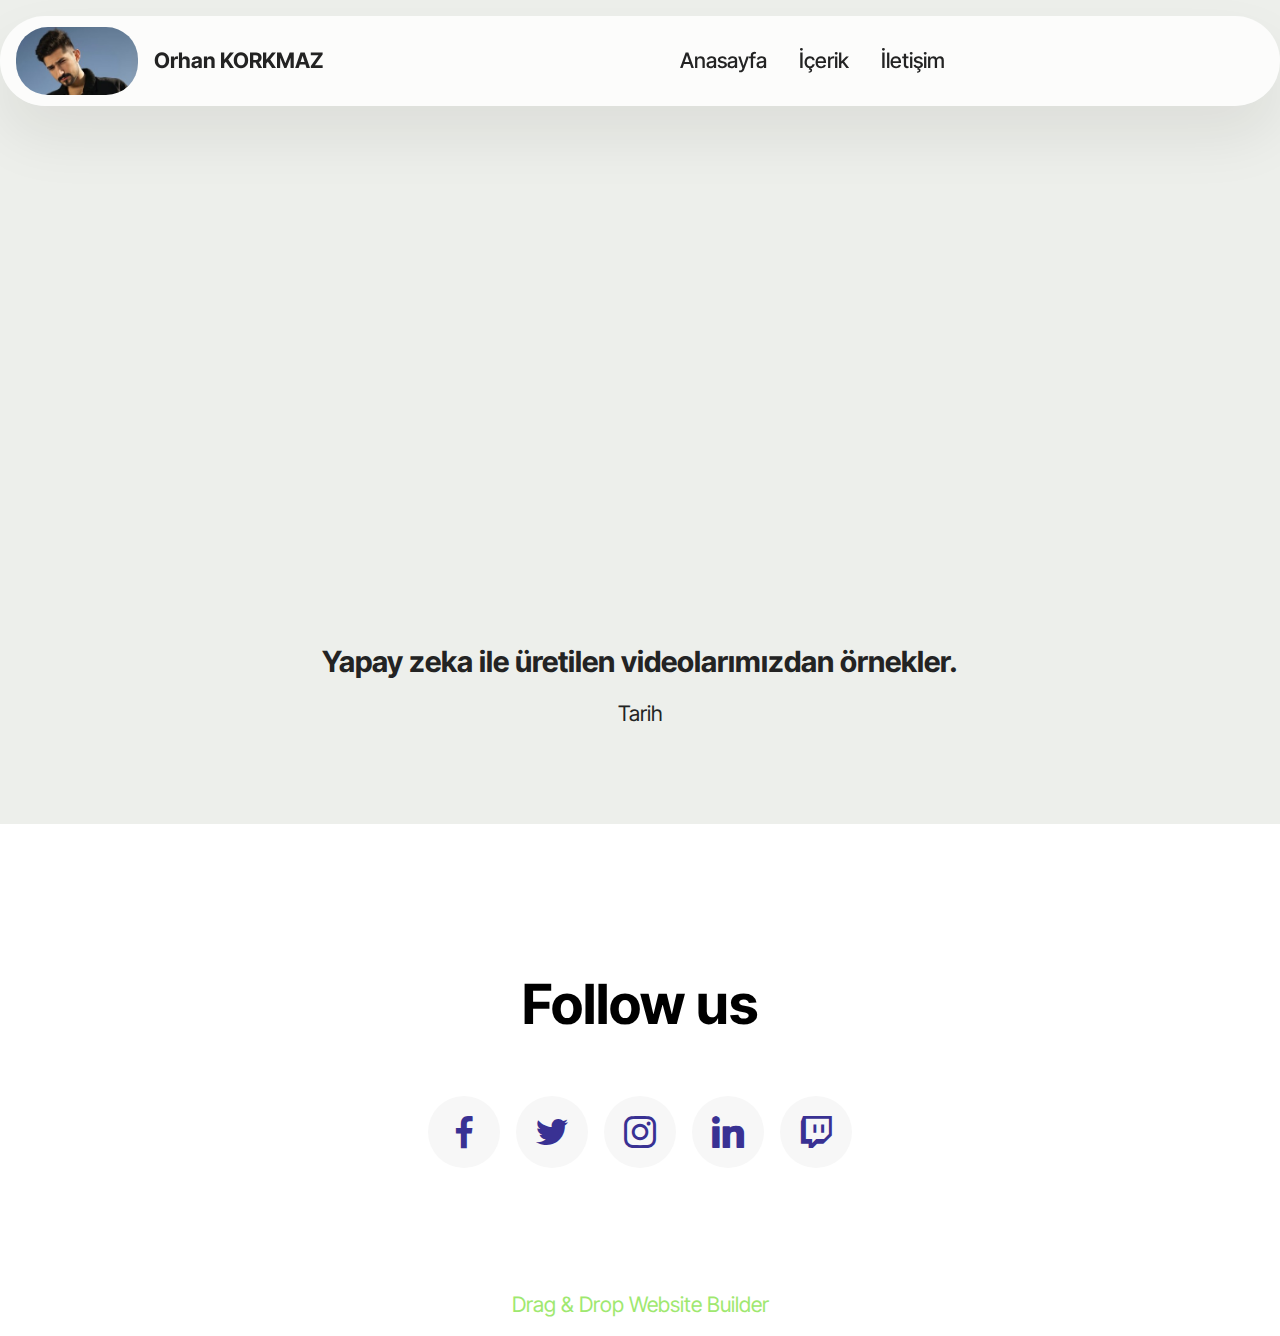
==== commit 01e417b0: "create github pages" ====
--- a/icerik.html
+++ b/icerik.html
@@ -15,10 +15,11 @@
   <link rel="stylesheet" href="assets/bootstrap/css/bootstrap-grid.min.css">
   <link rel="stylesheet" href="assets/bootstrap/css/bootstrap-reboot.min.css">
   <link rel="stylesheet" href="assets/dropdown/css/style.css">
+  <link rel="stylesheet" href="assets/socicon/css/styles.css">
   <link rel="stylesheet" href="assets/theme/css/style.css">
   <link rel="preload" href="https://fonts.googleapis.com/css2?family=Inter+Tight:wght@400;700&display=swap&display=swap" as="style" onload="this.onload=null;this.rel='stylesheet'">
   <noscript><link rel="stylesheet" href="https://fonts.googleapis.com/css2?family=Inter+Tight:wght@400;700&display=swap&display=swap"></noscript>
-  <link rel="preload" as="style" href="assets/mobirise/css/mbr-additional.css?v=4DkmqD"><link rel="stylesheet" href="assets/mobirise/css/mbr-additional.css?v=4DkmqD" type="text/css">
+  <link rel="preload" as="style" href="assets/mobirise/css/mbr-additional.css?v=KxI5WO"><link rel="stylesheet" href="assets/mobirise/css/mbr-additional.css?v=KxI5WO" type="text/css">
 
   
   
@@ -63,116 +64,69 @@
 	</nav>
 </section>
 
-<section data-bs-version="5.1" class="people04 cid-u15iJpFAVJ" id="people04-8">
-	
-	
-	<div class="container">
-		<div class="row mb-5 justify-content-center">
-			<div class="col-12 mb-0 content-head">
-				<h3 class="mbr-section-title mbr-fonts-style align-center mb-0 display-2">
-					<strong>Testimonials</strong>
-				</h3>
-				
-			</div>
-		</div>
-		<div class="row mbr-masonry" data-masonry="{&quot;percentPosition&quot;: true }">
-			<div class="item features-without-image col-12 col-md-6 col-lg-4 active">
-				<div class="item-wrapper">
-					<div class="card-box align-left">
-						<p class="card-text mbr-fonts-style display-7">
-							I can't express how much I adore the unique clothing pieces from this small creative
-							business. Each piece has its own character and charm. I feel like I'm wearing a work of art!
-						</p>
-						<div class="img-wrapper mt-4 mb-2">
-							<img src="assets/images/team1.jpg" alt="" data-slide-to="0" data-bs-slide-to="0">
-						</div>
-						<h5 class="card-title mbr-fonts-style display-7">
-							<strong>Sarah</strong>
-						</h5>
-					</div>
-				</div>
-			</div>
-			<div class="item features-without-image col-12 col-md-6 col-lg-4">
-				<div class="item-wrapper">
-					<div class="card-box align-left">
-						<p class="card-text mbr-fonts-style display-7">
-							I've been a customer for years, and I'm always excited to see the latest creations. The
-							designs are fresh and exciting, and the customer service is top-notch.
-						</p>
-						<div class="img-wrapper mt-4 mb-2">
-							<img src="assets/images/team2.jpg" data-slide-to="1" data-bs-slide-to="1" alt="">
-						</div>
-						<h5 class="card-title mbr-fonts-style display-7">
-							<strong>Rachel</strong>
-						</h5>
-					</div>
-				</div>
-			</div>
-			<div class="item features-without-image col-12 col-md-6 col-lg-4">
-				<div class="item-wrapper">
-					<div class="card-box align-left">
-						<p class="card-text mbr-fonts-style display-7">
-							I keep coming back for more because I can't find clothing like this anywhere else. It's not
-							just clothing; it's a statement. I'm proud to support such a talented small business.
-						</p>
-						<div class="img-wrapper mt-4 mb-2">
-							<img src="assets/images/team4.jpg" data-slide-to="2" data-bs-slide-to="2" alt="">
-						</div>
-						<h5 class="card-title mbr-fonts-style display-7">
-							<strong>Emily</strong>
-						</h5>
-					</div>
-				</div>
-			</div>
-			<div class="item features-without-image col-12 col-md-6 col-lg-4">
-				<div class="item-wrapper">
-					<div class="card-box align-left">
-						<p class="card-text mbr-fonts-style display-7">
-							As a fashion enthusiast, I appreciate the craftsmanship in every piece. These clothes are
-							comfortable, stylish, and perfect for any occasion. I'm hooked!
-						</p>
-						<div class="img-wrapper mt-4 mb-2">
-							<img src="assets/images/team3.jpg" data-slide-to="3" data-bs-slide-to="3" alt="">
-						</div>
-						<h5 class="card-title mbr-fonts-style display-7">
-							<strong>David</strong>
-						</h5>
-					</div>
-				</div>
-			</div>
-			<div class="item features-without-image col-12 col-md-6 col-lg-4">
-				<div class="item-wrapper">
-					<div class="card-box align-left">
-						<p class="card-text mbr-fonts-style display-7">
-							The quality and attention to detail are truly impressive. Thank you for making me feel stylish!
-						</p>
-						<div class="img-wrapper mt-4 mb-2">
-							<img src="assets/images/team6.jpg" data-slide-to="4" data-bs-slide-to="4" alt="">
-						</div>
-						<h5 class="card-title mbr-fonts-style display-7">
-							<strong>Michael</strong>
-						</h5>
-					</div>
-				</div>
-			</div>
-			<div class="item features-without-image col-12 col-md-6 col-lg-4">
-				<div class="item-wrapper">
-					<div class="card-box align-left">
-						<p class="card-text mbr-fonts-style display-7">
-							I've received so many inquiries about where I get my outfits. Keep up the fantastic work!
-						</p>
-						<div class="img-wrapper mt-4 mb-2">
-							<img src="assets/images/team2.jpg" data-slide-to="5" data-bs-slide-to="5" alt="">
-						</div>
-						<h5 class="card-title mbr-fonts-style display-7">
-							<strong>Jessica</strong>
-						</h5>
-					</div>
-				</div>
-			</div>
-		</div>
-	</div>
-</section><section class="display-7" style="padding: 0;align-items: center;justify-content: center;flex-wrap: wrap;    align-content: center;display: flex;position: relative;height: 4rem;"><a href="https://mobiri.se/3130155" style="flex: 1 1;height: 4rem;position: absolute;width: 100%;z-index: 1;"><img alt="" style="height: 4rem;" src="[data-uri]"></a><p style="margin: 0;text-align: center;" class="display-7">&#8204;</p><a style="z-index:1" href="https://mobirise.com/builder/landing-page-builder.html">Landing Page Builder</a></section><script src="assets/bootstrap/js/bootstrap.bundle.min.js"></script>  <script src="assets/smoothscroll/smooth-scroll.js"></script>  <script src="assets/ytplayer/index.js"></script>  <script src="assets/dropdown/js/navbar-dropdown.js"></script>  <script src="assets/masonry/masonry.pkgd.min.js"></script>  <script src="assets/imagesloaded/imagesloaded.pkgd.min.js"></script>  <script src="assets/theme/js/script.js"></script>  
+<section data-bs-version="5.1" class="video02 cid-u15jNWsNzS" id="video02-9">
+  
+
+  
+  
+
+  <div class="container">
+    <div class="row justify-content-center">
+      <div class="mbr-figure col-12 mb-5 col-md-8"><iframe class="mbr-embedded-video" src="https://www.youtube.com/embed/eo3aEOxhKC4?loop=1&amp;autoplay=1" width="1280" height="720" frameborder="0" allowfullscreen></iframe></div>
+    </div>
+    <div class="row justify-content-center">
+      <div class="col-12 content-text">
+        <h4 class="mbr-description mbr-fonts-style mb-3 align-center display-5">
+          <strong>Yapay zeka ile üretilen videolarımızdan örnekler.</strong></h4>
+        <p class="mbr-description mbr-fonts-style mb-0 align-center display-7">
+        Tarih</p>
+      </div>
+    </div>
+  </div>
+</section>
+
+<section data-bs-version="5.1" class="social05 cid-u15kC71LKF" id="social05-a">
+    
+
+    
+
+    <div class="container">
+        <div class="row">
+            <h3 class="mbr-section-title align-center mb-5 mbr-fonts-style display-2">
+                <strong>Follow us</strong>
+            </h3>
+            <div class="col-12">
+                <div class="social-row">
+                    <div class="soc-item">
+                        <a href="https://mobiri.se/" target="_blank">
+                            <span class="mbr-iconfont socicon socicon-facebook"></span>
+                        </a>
+                    </div>
+                    <div class="soc-item">
+                        <a href="https://mobiri.se/" target="_blank">
+                            <span class="mbr-iconfont socicon-twitter socicon"></span>
+                        </a>
+                    </div>
+                    <div class="soc-item">
+                        <a href="https://mobiri.se/" target="_blank">
+                            <span class="mbr-iconfont socicon-instagram socicon"></span>
+                        </a>
+                    </div>
+                    <div class="soc-item">
+                        <a href="https://mobiri.se/" target="_blank">
+                            <span class="mbr-iconfont socicon socicon-linkedin"></span>
+                        </a>
+                    </div>
+                    <div class="soc-item">
+                        <a href="https://mobiri.se/" target="_blank">
+                            <span class="mbr-iconfont socicon socicon-twitch"></span>
+                        </a>
+                    </div>
+                </div>
+            </div>
+        </div>
+    </div>
+</section><section class="display-7" style="padding: 0;align-items: center;justify-content: center;flex-wrap: wrap;    align-content: center;display: flex;position: relative;height: 4rem;"><a href="https://mobiri.se/3130155" style="flex: 1 1;height: 4rem;position: absolute;width: 100%;z-index: 1;"><img alt="" style="height: 4rem;" src="[data-uri]"></a><p style="margin: 0;text-align: center;" class="display-7">&#8204;</p><a style="z-index:1" href="https://mobirise.com/drag-drop-website-builder.html">Drag & Drop Website Builder</a></section><script src="assets/bootstrap/js/bootstrap.bundle.min.js"></script>  <script src="assets/smoothscroll/smooth-scroll.js"></script>  <script src="assets/ytplayer/index.js"></script>  <script src="assets/dropdown/js/navbar-dropdown.js"></script>  <script src="assets/playervimeo/vimeo_player.js"></script>  <script src="assets/theme/js/script.js"></script>  
   
   
 </body>
--- a/assets/socicon/css/styles.css
+++ b/assets/socicon/css/styles.css
@@ -0,0 +1,934 @@
+@charset "UTF-8";
+
+@font-face {
+  font-family: 'Socicon';
+  src:  url('../fonts/socicon.eot');
+  src:  url('../fonts/socicon.eot?#iefix') format('embedded-opentype'),
+    url('../fonts/socicon.woff2') format('woff2'),
+    url('../fonts/socicon.ttf') format('truetype'),
+    url('../fonts/socicon.woff') format('woff'),
+    url('../fonts/socicon.svg#socicon') format('svg');
+  font-weight: normal;
+  font-style: normal;
+  font-display: swap;
+}
+
+[data-icon]:before {
+  font-family: "socicon" !important;
+  content: attr(data-icon);
+  font-style: normal !important;
+  font-weight: normal !important;
+  font-variant: normal !important;
+  text-transform: none !important;
+  speak: none;
+  line-height: 1;
+  -webkit-font-smoothing: antialiased;
+  -moz-osx-font-smoothing: grayscale;
+}
+
+[class^="socicon-"], [class*=" socicon-"] {
+  /* use !important to prevent issues with browser extensions that change fonts */
+  font-family: 'Socicon' !important;
+  speak: none;
+  font-style: normal;
+  font-weight: normal;
+  font-variant: normal;
+  text-transform: none;
+  line-height: 1;
+
+  /* Better Font Rendering =========== */
+  -webkit-font-smoothing: antialiased;
+  -moz-osx-font-smoothing: grayscale;
+}
+
+.socicon-eitaa:before {
+  content: "\e97c";
+}
+.socicon-soroush:before {
+  content: "\e97d";
+}
+.socicon-bale:before {
+  content: "\e97e";
+}
+.socicon-zazzle:before {
+  content: "\e97b";
+}
+.socicon-society6:before {
+  content: "\e97a";
+}
+.socicon-redbubble:before {
+  content: "\e979";
+}
+.socicon-avvo:before {
+  content: "\e978";
+}
+.socicon-stitcher:before {
+  content: "\e977";
+}
+.socicon-googlehangouts:before {
+  content: "\e974";
+}
+.socicon-dlive:before {
+  content: "\e975";
+}
+.socicon-vsco:before {
+  content: "\e976";
+}
+.socicon-flipboard:before {
+  content: "\e973";
+}
+.socicon-ubuntu:before {
+  content: "\e958";
+}
+.socicon-artstation:before {
+  content: "\e959";
+}
+.socicon-invision:before {
+  content: "\e95a";
+}
+.socicon-torial:before {
+  content: "\e95b";
+}
+.socicon-collectorz:before {
+  content: "\e95c";
+}
+.socicon-seenthis:before {
+  content: "\e95d";
+}
+.socicon-googleplaymusic:before {
+  content: "\e95e";
+}
+.socicon-debian:before {
+  content: "\e95f";
+}
+.socicon-filmfreeway:before {
+  content: "\e960";
+}
+.socicon-gnome:before {
+  content: "\e961";
+}
+.socicon-itchio:before {
+  content: "\e962";
+}
+.socicon-jamendo:before {
+  content: "\e963";
+}
+.socicon-mix:before {
+  content: "\e964";
+}
+.socicon-sharepoint:before {
+  content: "\e965";
+}
+.socicon-tinder:before {
+  content: "\e966";
+}
+.socicon-windguru:before {
+  content: "\e967";
+}
+.socicon-cdbaby:before {
+  content: "\e968";
+}
+.socicon-elementaryos:before {
+  content: "\e969";
+}
+.socicon-stage32:before {
+  content: "\e96a";
+}
+.socicon-tiktok:before {
+  content: "\e96b";
+}
+.socicon-gitter:before {
+  content: "\e96c";
+}
+.socicon-letterboxd:before {
+  content: "\e96d";
+}
+.socicon-threema:before {
+  content: "\e96e";
+}
+.socicon-splice:before {
+  content: "\e96f";
+}
+.socicon-metapop:before {
+  content: "\e970";
+}
+.socicon-naver:before {
+  content: "\e971";
+}
+.socicon-remote:before {
+  content: "\e972";
+}
+.socicon-internet:before {
+  content: "\e957";
+}
+.socicon-moddb:before {
+  content: "\e94b";
+}
+.socicon-indiedb:before {
+  content: "\e94c";
+}
+.socicon-traxsource:before {
+  content: "\e94d";
+}
+.socicon-gamefor:before {
+  content: "\e94e";
+}
+.socicon-pixiv:before {
+  content: "\e94f";
+}
+.socicon-myanimelist:before {
+  content: "\e950";
+}
+.socicon-blackberry:before {
+  content: "\e951";
+}
+.socicon-wickr:before {
+  content: "\e952";
+}
+.socicon-spip:before {
+  content: "\e953";
+}
+.socicon-napster:before {
+  content: "\e954";
+}
+.socicon-beatport:before {
+  content: "\e955";
+}
+.socicon-hackerone:before {
+  content: "\e956";
+}
+.socicon-hackernews:before {
+  content: "\e946";
+}
+.socicon-smashwords:before {
+  content: "\e947";
+}
+.socicon-kobo:before {
+  content: "\e948";
+}
+.socicon-bookbub:before {
+  content: "\e949";
+}
+.socicon-mailru:before {
+  content: "\e94a";
+}
+.socicon-gitlab:before {
+  content: "\e945";
+}
+.socicon-instructables:before {
+  content: "\e944";
+}
+.socicon-portfolio:before {
+  content: "\e943";
+}
+.socicon-codered:before {
+  content: "\e940";
+}
+.socicon-origin:before {
+  content: "\e941";
+}
+.socicon-nextdoor:before {
+  content: "\e942";
+}
+.socicon-udemy:before {
+  content: "\e93f";
+}
+.socicon-livemaster:before {
+  content: "\e93e";
+}
+.socicon-crunchbase:before {
+  content: "\e93b";
+}
+.socicon-homefy:before {
+  content: "\e93c";
+}
+.socicon-calendly:before {
+  content: "\e93d";
+}
+.socicon-realtor:before {
+  content: "\e90f";
+}
+.socicon-tidal:before {
+  content: "\e910";
+}
+.socicon-qobuz:before {
+  content: "\e911";
+}
+.socicon-natgeo:before {
+  content: "\e912";
+}
+.socicon-mastodon:before {
+  content: "\e913";
+}
+.socicon-unsplash:before {
+  content: "\e914";
+}
+.socicon-homeadvisor:before {
+  content: "\e915";
+}
+.socicon-angieslist:before {
+  content: "\e916";
+}
+.socicon-codepen:before {
+  content: "\e917";
+}
+.socicon-slack:before {
+  content: "\e918";
+}
+.socicon-openaigym:before {
+  content: "\e919";
+}
+.socicon-logmein:before {
+  content: "\e91a";
+}
+.socicon-fiverr:before {
+  content: "\e91b";
+}
+.socicon-gotomeeting:before {
+  content: "\e91c";
+}
+.socicon-aliexpress:before {
+  content: "\e91d";
+}
+.socicon-guru:before {
+  content: "\e91e";
+}
+.socicon-appstore:before {
+  content: "\e91f";
+}
+.socicon-homes:before {
+  content: "\e920";
+}
+.socicon-zoom:before {
+  content: "\e921";
+}
+.socicon-alibaba:before {
+  content: "\e922";
+}
+.socicon-craigslist:before {
+  content: "\e923";
+}
+.socicon-wix:before {
+  content: "\e924";
+}
+.socicon-redfin:before {
+  content: "\e925";
+}
+.socicon-googlecalendar:before {
+  content: "\e926";
+}
+.socicon-shopify:before {
+  content: "\e927";
+}
+.socicon-freelancer:before {
+  content: "\e928";
+}
+.socicon-seedrs:before {
+  content: "\e929";
+}
+.socicon-bing:before {
+  content: "\e92a";
+}
+.socicon-doodle:before {
+  content: "\e92b";
+}
+.socicon-bonanza:before {
+  content: "\e92c";
+}
+.socicon-squarespace:before {
+  content: "\e92d";
+}
+.socicon-toptal:before {
+  content: "\e92e";
+}
+.socicon-gust:before {
+  content: "\e92f";
+}
+.socicon-ask:before {
+  content: "\e930";
+}
+.socicon-trulia:before {
+  content: "\e931";
+}
+.socicon-loomly:before {
+  content: "\e932";
+}
+.socicon-ghost:before {
+  content: "\e933";
+}
+.socicon-upwork:before {
+  content: "\e934";
+}
+.socicon-fundable:before {
+  content: "\e935";
+}
+.socicon-booking:before {
+  content: "\e936";
+}
+.socicon-googlemaps:before {
+  content: "\e937";
+}
+.socicon-zillow:before {
+  content: "\e938";
+}
+.socicon-niconico:before {
+  content: "\e939";
+}
+.socicon-toneden:before {
+  content: "\e93a";
+}
+.socicon-augment:before {
+  content: "\e908";
+}
+.socicon-bitbucket:before {
+  content: "\e909";
+}
+.socicon-fyuse:before {
+  content: "\e90a";
+}
+.socicon-yt-gaming:before {
+  content: "\e90b";
+}
+.socicon-sketchfab:before {
+  content: "\e90c";
+}
+.socicon-mobcrush:before {
+  content: "\e90d";
+}
+.socicon-microsoft:before {
+  content: "\e90e";
+}
+.socicon-pandora:before {
+  content: "\e907";
+}
+.socicon-messenger:before {
+  content: "\e906";
+}
+.socicon-gamewisp:before {
+  content: "\e905";
+}
+.socicon-bloglovin:before {
+  content: "\e904";
+}
+.socicon-tunein:before {
+  content: "\e903";
+}
+.socicon-gamejolt:before {
+  content: "\e901";
+}
+.socicon-trello:before {
+  content: "\e902";
+}
+.socicon-spreadshirt:before {
+  content: "\e900";
+}
+.socicon-500px:before {
+  content: "\e000";
+}
+.socicon-8tracks:before {
+  content: "\e001";
+}
+.socicon-airbnb:before {
+  content: "\e002";
+}
+.socicon-alliance:before {
+  content: "\e003";
+}
+.socicon-amazon:before {
+  content: "\e004";
+}
+.socicon-amplement:before {
+  content: "\e005";
+}
+.socicon-android:before {
+  content: "\e006";
+}
+.socicon-angellist:before {
+  content: "\e007";
+}
+.socicon-apple:before {
+  content: "\e008";
+}
+.socicon-appnet:before {
+  content: "\e009";
+}
+.socicon-baidu:before {
+  content: "\e00a";
+}
+.socicon-bandcamp:before {
+  content: "\e00b";
+}
+.socicon-battlenet:before {
+  content: "\e00c";
+}
+.socicon-mixer:before {
+  content: "\e00d";
+}
+.socicon-bebee:before {
+  content: "\e00e";
+}
+.socicon-bebo:before {
+  content: "\e00f";
+}
+.socicon-behance:before {
+  content: "\e010";
+}
+.socicon-blizzard:before {
+  content: "\e011";
+}
+.socicon-blogger:before {
+  content: "\e012";
+}
+.socicon-buffer:before {
+  content: "\e013";
+}
+.socicon-chrome:before {
+  content: "\e014";
+}
+.socicon-coderwall:before {
+  content: "\e015";
+}
+.socicon-curse:before {
+  content: "\e016";
+}
+.socicon-dailymotion:before {
+  content: "\e017";
+}
+.socicon-deezer:before {
+  content: "\e018";
+}
+.socicon-delicious:before {
+  content: "\e019";
+}
+.socicon-deviantart:before {
+  content: "\e01a";
+}
+.socicon-diablo:before {
+  content: "\e01b";
+}
+.socicon-digg:before {
+  content: "\e01c";
+}
+.socicon-discord:before {
+  content: "\e01d";
+}
+.socicon-disqus:before {
+  content: "\e01e";
+}
+.socicon-douban:before {
+  content: "\e01f";
+}
+.socicon-draugiem:before {
+  content: "\e020";
+}
+.socicon-dribbble:before {
+  content: "\e021";
+}
+.socicon-drupal:before {
+  content: "\e022";
+}
+.socicon-ebay:before {
+  content: "\e023";
+}
+.socicon-ello:before {
+  content: "\e024";
+}
+.socicon-endomodo:before {
+  content: "\e025";
+}
+.socicon-envato:before {
+  content: "\e026";
+}
+.socicon-etsy:before {
+  content: "\e027";
+}
+.socicon-facebook:before {
+  content: "\e028";
+}
+.socicon-feedburner:before {
+  content: "\e029";
+}
+.socicon-filmweb:before {
+  content: "\e02a";
+}
+.socicon-firefox:before {
+  content: "\e02b";
+}
+.socicon-flattr:before {
+  content: "\e02c";
+}
+.socicon-flickr:before {
+  content: "\e02d";
+}
+.socicon-formulr:before {
+  content: "\e02e";
+}
+.socicon-forrst:before {
+  content: "\e02f";
+}
+.socicon-foursquare:before {
+  content: "\e030";
+}
+.socicon-friendfeed:before {
+  content: "\e031";
+}
+.socicon-github:before {
+  content: "\e032";
+}
+.socicon-goodreads:before {
+  content: "\e033";
+}
+.socicon-google:before {
+  content: "\e034";
+}
+.socicon-googlescholar:before {
+  content: "\e035";
+}
+.socicon-googlegroups:before {
+  content: "\e036";
+}
+.socicon-googlephotos:before {
+  content: "\e037";
+}
+.socicon-googleplus:before {
+  content: "\e038";
+}
+.socicon-grooveshark:before {
+  content: "\e039";
+}
+.socicon-hackerrank:before {
+  content: "\e03a";
+}
+.socicon-hearthstone:before {
+  content: "\e03b";
+}
+.socicon-hellocoton:before {
+  content: "\e03c";
+}
+.socicon-heroes:before {
+  content: "\e03d";
+}
+.socicon-smashcast:before {
+  content: "\e03e";
+}
+.socicon-horde:before {
+  content: "\e03f";
+}
+.socicon-houzz:before {
+  content: "\e040";
+}
+.socicon-icq:before {
+  content: "\e041";
+}
+.socicon-identica:before {
+  content: "\e042";
+}
+.socicon-imdb:before {
+  content: "\e043";
+}
+.socicon-instagram:before {
+  content: "\e044";
+}
+.socicon-issuu:before {
+  content: "\e045";
+}
+.socicon-istock:before {
+  content: "\e046";
+}
+.socicon-itunes:before {
+  content: "\e047";
+}
+.socicon-keybase:before {
+  content: "\e048";
+}
+.socicon-lanyrd:before {
+  content: "\e049";
+}
+.socicon-lastfm:before {
+  content: "\e04a";
+}
+.socicon-line:before {
+  content: "\e04b";
+}
+.socicon-linkedin:before {
+  content: "\e04c";
+}
+.socicon-livejournal:before {
+  content: "\e04d";
+}
+.socicon-lyft:before {
+  content: "\e04e";
+}
+.socicon-macos:before {
+  content: "\e04f";
+}
+.socicon-mail:before {
+  content: "\e050";
+}
+.socicon-medium:before {
+  content: "\e051";
+}
+.socicon-meetup:before {
+  content: "\e052";
+}
+.socicon-mixcloud:before {
+  content: "\e053";
+}
+.socicon-modelmayhem:before {
+  content: "\e054";
+}
+.socicon-mumble:before {
+  content: "\e055";
+}
+.socicon-myspace:before {
+  content: "\e056";
+}
+.socicon-newsvine:before {
+  content: "\e057";
+}
+.socicon-nintendo:before {
+  content: "\e058";
+}
+.socicon-npm:before {
+  content: "\e059";
+}
+.socicon-odnoklassniki:before {
+  content: "\e05a";
+}
+.socicon-openid:before {
+  content: "\e05b";
+}
+.socicon-opera:before {
+  content: "\e05c";
+}
+.socicon-outlook:before {
+  content: "\e05d";
+}
+.socicon-overwatch:before {
+  content: "\e05e";
+}
+.socicon-patreon:before {
+  content: "\e05f";
+}
+.socicon-paypal:before {
+  content: "\e060";
+}
+.socicon-periscope:before {
+  content: "\e061";
+}
+.socicon-persona:before {
+  content: "\e062";
+}
+.socicon-pinterest:before {
+  content: "\e063";
+}
+.socicon-play:before {
+  content: "\e064";
+}
+.socicon-player:before {
+  content: "\e065";
+}
+.socicon-playstation:before {
+  content: "\e066";
+}
+.socicon-pocket:before {
+  content: "\e067";
+}
+.socicon-qq:before {
+  content: "\e068";
+}
+.socicon-quora:before {
+  content: "\e069";
+}
+.socicon-raidcall:before {
+  content: "\e06a";
+}
+.socicon-ravelry:before {
+  content: "\e06b";
+}
+.socicon-reddit:before {
+  content: "\e06c";
+}
+.socicon-renren:before {
+  content: "\e06d";
+}
+.socicon-researchgate:before {
+  content: "\e06e";
+}
+.socicon-residentadvisor:before {
+  content: "\e06f";
+}
+.socicon-reverbnation:before {
+  content: "\e070";
+}
+.socicon-rss:before {
+  content: "\e071";
+}
+.socicon-sharethis:before {
+  content: "\e072";
+}
+.socicon-skype:before {
+  content: "\e073";
+}
+.socicon-slideshare:before {
+  content: "\e074";
+}
+.socicon-smugmug:before {
+  content: "\e075";
+}
+.socicon-snapchat:before {
+  content: "\e076";
+}
+.socicon-songkick:before {
+  content: "\e077";
+}
+.socicon-soundcloud:before {
+  content: "\e078";
+}
+.socicon-spotify:before {
+  content: "\e079";
+}
+.socicon-stackexchange:before {
+  content: "\e07a";
+}
+.socicon-stackoverflow:before {
+  content: "\e07b";
+}
+.socicon-starcraft:before {
+  content: "\e07c";
+}
+.socicon-stayfriends:before {
+  content: "\e07d";
+}
+.socicon-steam:before {
+  content: "\e07e";
+}
+.socicon-storehouse:before {
+  content: "\e07f";
+}
+.socicon-strava:before {
+  content: "\e080";
+}
+.socicon-streamjar:before {
+  content: "\e081";
+}
+.socicon-stumbleupon:before {
+  content: "\e082";
+}
+.socicon-swarm:before {
+  content: "\e083";
+}
+.socicon-teamspeak:before {
+  content: "\e084";
+}
+.socicon-teamviewer:before {
+  content: "\e085";
+}
+.socicon-technorati:before {
+  content: "\e086";
+}
+.socicon-telegram:before {
+  content: "\e087";
+}
+.socicon-tripadvisor:before {
+  content: "\e088";
+}
+.socicon-tripit:before {
+  content: "\e089";
+}
+.socicon-triplej:before {
+  content: "\e08a";
+}
+.socicon-tumblr:before {
+  content: "\e08b";
+}
+.socicon-twitch:before {
+  content: "\e08c";
+}
+.socicon-twitter:before {
+  content: "\e08d";
+}
+.socicon-uber:before {
+  content: "\e08e";
+}
+.socicon-ventrilo:before {
+  content: "\e08f";
+}
+.socicon-viadeo:before {
+  content: "\e090";
+}
+.socicon-viber:before {
+  content: "\e091";
+}
+.socicon-viewbug:before {
+  content: "\e092";
+}
+.socicon-vimeo:before {
+  content: "\e093";
+}
+.socicon-vine:before {
+  content: "\e094";
+}
+.socicon-vkontakte:before {
+  content: "\e095";
+}
+.socicon-warcraft:before {
+  content: "\e096";
+}
+.socicon-wechat:before {
+  content: "\e097";
+}
+.socicon-weibo:before {
+  content: "\e098";
+}
+.socicon-whatsapp:before {
+  content: "\e099";
+}
+.socicon-wikipedia:before {
+  content: "\e09a";
+}
+.socicon-windows:before {
+  content: "\e09b";
+}
+.socicon-wordpress:before {
+  content: "\e09c";
+}
+.socicon-wykop:before {
+  content: "\e09d";
+}
+.socicon-xbox:before {
+  content: "\e09e";
+}
+.socicon-xing:before {
+  content: "\e09f";
+}
+.socicon-yahoo:before {
+  content: "\e0a0";
+}
+.socicon-yammer:before {
+  content: "\e0a1";
+}
+.socicon-yandex:before {
+  content: "\e0a2";
+}
+.socicon-yelp:before {
+  content: "\e0a3";
+}
+.socicon-younow:before {
+  content: "\e0a4";
+}
+.socicon-youtube:before {
+  content: "\e0a5";
+}
+.socicon-zapier:before {
+  content: "\e0a6";
+}
+.socicon-zerply:before {
+  content: "\e0a7";
+}
+.socicon-zomato:before {
+  content: "\e0a8";
+}
+.socicon-zynga:before {
+  content: "\e0a9";
+}
--- a/assets/mobirise/css/mbr-additional.css
+++ b/assets/mobirise/css/mbr-additional.css
@@ -1494,6 +1494,47 @@
     padding: 1rem;
   }
 }
+.cid-u15kC71LKF {
+  padding-top: 9rem;
+  padding-bottom: 6rem;
+  background-color: #ffffff;
+}
+.cid-u15kC71LKF .social-row {
+  display: flex;
+  justify-content: center;
+  align-items: center;
+  flex-wrap: wrap;
+}
+.cid-u15kC71LKF .social-row .soc-item {
+  margin: 8px;
+}
+.cid-u15kC71LKF .social-row .soc-item a:hover .mbr-iconfont,
+.cid-u15kC71LKF .social-row .soc-item a:focus .mbr-iconfont {
+  background-color: #f7f7f7;
+}
+.cid-u15kC71LKF .social-row .soc-item a .mbr-iconfont {
+  width: 72px;
+  height: 72px;
+  display: flex;
+  align-items: center;
+  justify-content: center;
+  border-radius: 100%;
+  font-size: 32px;
+  background-color: #f7f7f7;
+  color: #393193;
+  transition: all 0.3s ease-in-out;
+}
+.cid-u15kC71LKF .row-links {
+  width: 100%;
+  justify-content: center;
+}
+.cid-u15kC71LKF .mbr-section-title {
+  color: #ffffff;
+}
+.cid-u15kC71LKF .mbr-section-title,
+.cid-u15kC71LKF .social-list {
+  color: #000000;
+}
 .cid-u158x2tNKb {
   z-index: 1000;
   width: 100%;
@@ -2050,55 +2091,66 @@
     padding: 1rem;
   }
 }
-.cid-u15iJpFAVJ {
+.cid-u15jNWsNzS {
   padding-top: 9rem;
   padding-bottom: 6rem;
   background-color: #edefeb;
 }
-.cid-u15iJpFAVJ .item-wrapper img {
-  width: 80px;
-  height: 80px;
-  object-fit: cover;
-  border-radius: 50% !important;
-}
-.cid-u15iJpFAVJ .item-wrapper {
-  background: #ffffff;
-  margin-bottom: 2rem;
-  padding: 2.25rem;
-}
-@media (min-width: 992px) and (max-width: 1200px) {
-  .cid-u15iJpFAVJ .item-wrapper {
-    padding: 1.5rem;
-    margin-bottom: 2rem;
-  }
-}
-@media (max-width: 767px) {
-  .cid-u15iJpFAVJ .item-wrapper {
-    padding: 1.5rem;
-    margin-bottom: 1rem;
-  }
-}
-.cid-u15iJpFAVJ .card-title,
-.cid-u15iJpFAVJ .iconfont-wrapper {
-  color: #000000;
-}
-.cid-u15iJpFAVJ .card-text {
-  color: #000000;
-  text-align: left;
-}
-.cid-u15iJpFAVJ .content-head {
+.cid-u15jNWsNzS .mbr-fallback-image.disabled {
+  display: none;
+}
+.cid-u15jNWsNzS .mbr-fallback-image {
+  display: block;
+  background-size: cover;
+  background-position: center center;
+  width: 100%;
+  height: 100%;
+  position: absolute;
+  top: 0;
+}
+.cid-u15jNWsNzS .content-text {
   max-width: 800px;
 }
-.cid-u15iJpFAVJ .mbr-section-title {
-  color: #000000;
-}
-.cid-u15iJpFAVJ .card-title,
-.cid-u15iJpFAVJ .img-wrapper {
-  text-align: center;
-}
-.cid-u15iJpFAVJ .img-wrapper {
+.cid-u15kC71LKF {
+  padding-top: 9rem;
+  padding-bottom: 6rem;
+  background-color: #ffffff;
+}
+.cid-u15kC71LKF .social-row {
   display: flex;
   justify-content: center;
+  align-items: center;
+  flex-wrap: wrap;
+}
+.cid-u15kC71LKF .social-row .soc-item {
+  margin: 8px;
+}
+.cid-u15kC71LKF .social-row .soc-item a:hover .mbr-iconfont,
+.cid-u15kC71LKF .social-row .soc-item a:focus .mbr-iconfont {
+  background-color: #f7f7f7;
+}
+.cid-u15kC71LKF .social-row .soc-item a .mbr-iconfont {
+  width: 72px;
+  height: 72px;
+  display: flex;
+  align-items: center;
+  justify-content: center;
+  border-radius: 100%;
+  font-size: 32px;
+  background-color: #f7f7f7;
+  color: #393193;
+  transition: all 0.3s ease-in-out;
+}
+.cid-u15kC71LKF .row-links {
+  width: 100%;
+  justify-content: center;
+}
+.cid-u15kC71LKF .mbr-section-title {
+  color: #ffffff;
+}
+.cid-u15kC71LKF .mbr-section-title,
+.cid-u15kC71LKF .social-list {
+  color: #000000;
 }
 .cid-u15gYBTFDW {
   z-index: 1000;
@@ -2656,3 +2708,44 @@
     padding: 1rem;
   }
 }
+.cid-u15kC71LKF {
+  padding-top: 9rem;
+  padding-bottom: 6rem;
+  background-color: #ffffff;
+}
+.cid-u15kC71LKF .social-row {
+  display: flex;
+  justify-content: center;
+  align-items: center;
+  flex-wrap: wrap;
+}
+.cid-u15kC71LKF .social-row .soc-item {
+  margin: 8px;
+}
+.cid-u15kC71LKF .social-row .soc-item a:hover .mbr-iconfont,
+.cid-u15kC71LKF .social-row .soc-item a:focus .mbr-iconfont {
+  background-color: #f7f7f7;
+}
+.cid-u15kC71LKF .social-row .soc-item a .mbr-iconfont {
+  width: 72px;
+  height: 72px;
+  display: flex;
+  align-items: center;
+  justify-content: center;
+  border-radius: 100%;
+  font-size: 32px;
+  background-color: #f7f7f7;
+  color: #393193;
+  transition: all 0.3s ease-in-out;
+}
+.cid-u15kC71LKF .row-links {
+  width: 100%;
+  justify-content: center;
+}
+.cid-u15kC71LKF .mbr-section-title {
+  color: #ffffff;
+}
+.cid-u15kC71LKF .mbr-section-title,
+.cid-u15kC71LKF .social-list {
+  color: #000000;
+}
--- a/assets/mobirise/css/mbr-additional.css
+++ b/assets/mobirise/css/mbr-additional.css
@@ -1494,6 +1494,47 @@
     padding: 1rem;
   }
 }
+.cid-u15kC71LKF {
+  padding-top: 9rem;
+  padding-bottom: 6rem;
+  background-color: #ffffff;
+}
+.cid-u15kC71LKF .social-row {
+  display: flex;
+  justify-content: center;
+  align-items: center;
+  flex-wrap: wrap;
+}
+.cid-u15kC71LKF .social-row .soc-item {
+  margin: 8px;
+}
+.cid-u15kC71LKF .social-row .soc-item a:hover .mbr-iconfont,
+.cid-u15kC71LKF .social-row .soc-item a:focus .mbr-iconfont {
+  background-color: #f7f7f7;
+}
+.cid-u15kC71LKF .social-row .soc-item a .mbr-iconfont {
+  width: 72px;
+  height: 72px;
+  display: flex;
+  align-items: center;
+  justify-content: center;
+  border-radius: 100%;
+  font-size: 32px;
+  background-color: #f7f7f7;
+  color: #393193;
+  transition: all 0.3s ease-in-out;
+}
+.cid-u15kC71LKF .row-links {
+  width: 100%;
+  justify-content: center;
+}
+.cid-u15kC71LKF .mbr-section-title {
+  color: #ffffff;
+}
+.cid-u15kC71LKF .mbr-section-title,
+.cid-u15kC71LKF .social-list {
+  color: #000000;
+}
 .cid-u158x2tNKb {
   z-index: 1000;
   width: 100%;
@@ -2050,55 +2091,66 @@
     padding: 1rem;
   }
 }
-.cid-u15iJpFAVJ {
+.cid-u15jNWsNzS {
   padding-top: 9rem;
   padding-bottom: 6rem;
   background-color: #edefeb;
 }
-.cid-u15iJpFAVJ .item-wrapper img {
-  width: 80px;
-  height: 80px;
-  object-fit: cover;
-  border-radius: 50% !important;
-}
-.cid-u15iJpFAVJ .item-wrapper {
-  background: #ffffff;
-  margin-bottom: 2rem;
-  padding: 2.25rem;
-}
-@media (min-width: 992px) and (max-width: 1200px) {
-  .cid-u15iJpFAVJ .item-wrapper {
-    padding: 1.5rem;
-    margin-bottom: 2rem;
-  }
-}
-@media (max-width: 767px) {
-  .cid-u15iJpFAVJ .item-wrapper {
-    padding: 1.5rem;
-    margin-bottom: 1rem;
-  }
-}
-.cid-u15iJpFAVJ .card-title,
-.cid-u15iJpFAVJ .iconfont-wrapper {
-  color: #000000;
-}
-.cid-u15iJpFAVJ .card-text {
-  color: #000000;
-  text-align: left;
-}
-.cid-u15iJpFAVJ .content-head {
+.cid-u15jNWsNzS .mbr-fallback-image.disabled {
+  display: none;
+}
+.cid-u15jNWsNzS .mbr-fallback-image {
+  display: block;
+  background-size: cover;
+  background-position: center center;
+  width: 100%;
+  height: 100%;
+  position: absolute;
+  top: 0;
+}
+.cid-u15jNWsNzS .content-text {
   max-width: 800px;
 }
-.cid-u15iJpFAVJ .mbr-section-title {
-  color: #000000;
-}
-.cid-u15iJpFAVJ .card-title,
-.cid-u15iJpFAVJ .img-wrapper {
-  text-align: center;
-}
-.cid-u15iJpFAVJ .img-wrapper {
+.cid-u15kC71LKF {
+  padding-top: 9rem;
+  padding-bottom: 6rem;
+  background-color: #ffffff;
+}
+.cid-u15kC71LKF .social-row {
   display: flex;
   justify-content: center;
+  align-items: center;
+  flex-wrap: wrap;
+}
+.cid-u15kC71LKF .social-row .soc-item {
+  margin: 8px;
+}
+.cid-u15kC71LKF .social-row .soc-item a:hover .mbr-iconfont,
+.cid-u15kC71LKF .social-row .soc-item a:focus .mbr-iconfont {
+  background-color: #f7f7f7;
+}
+.cid-u15kC71LKF .social-row .soc-item a .mbr-iconfont {
+  width: 72px;
+  height: 72px;
+  display: flex;
+  align-items: center;
+  justify-content: center;
+  border-radius: 100%;
+  font-size: 32px;
+  background-color: #f7f7f7;
+  color: #393193;
+  transition: all 0.3s ease-in-out;
+}
+.cid-u15kC71LKF .row-links {
+  width: 100%;
+  justify-content: center;
+}
+.cid-u15kC71LKF .mbr-section-title {
+  color: #ffffff;
+}
+.cid-u15kC71LKF .mbr-section-title,
+.cid-u15kC71LKF .social-list {
+  color: #000000;
 }
 .cid-u15gYBTFDW {
   z-index: 1000;
@@ -2656,3 +2708,44 @@
     padding: 1rem;
   }
 }
+.cid-u15kC71LKF {
+  padding-top: 9rem;
+  padding-bottom: 6rem;
+  background-color: #ffffff;
+}
+.cid-u15kC71LKF .social-row {
+  display: flex;
+  justify-content: center;
+  align-items: center;
+  flex-wrap: wrap;
+}
+.cid-u15kC71LKF .social-row .soc-item {
+  margin: 8px;
+}
+.cid-u15kC71LKF .social-row .soc-item a:hover .mbr-iconfont,
+.cid-u15kC71LKF .social-row .soc-item a:focus .mbr-iconfont {
+  background-color: #f7f7f7;
+}
+.cid-u15kC71LKF .social-row .soc-item a .mbr-iconfont {
+  width: 72px;
+  height: 72px;
+  display: flex;
+  align-items: center;
+  justify-content: center;
+  border-radius: 100%;
+  font-size: 32px;
+  background-color: #f7f7f7;
+  color: #393193;
+  transition: all 0.3s ease-in-out;
+}
+.cid-u15kC71LKF .row-links {
+  width: 100%;
+  justify-content: center;
+}
+.cid-u15kC71LKF .mbr-section-title {
+  color: #ffffff;
+}
+.cid-u15kC71LKF .mbr-section-title,
+.cid-u15kC71LKF .social-list {
+  color: #000000;
+}
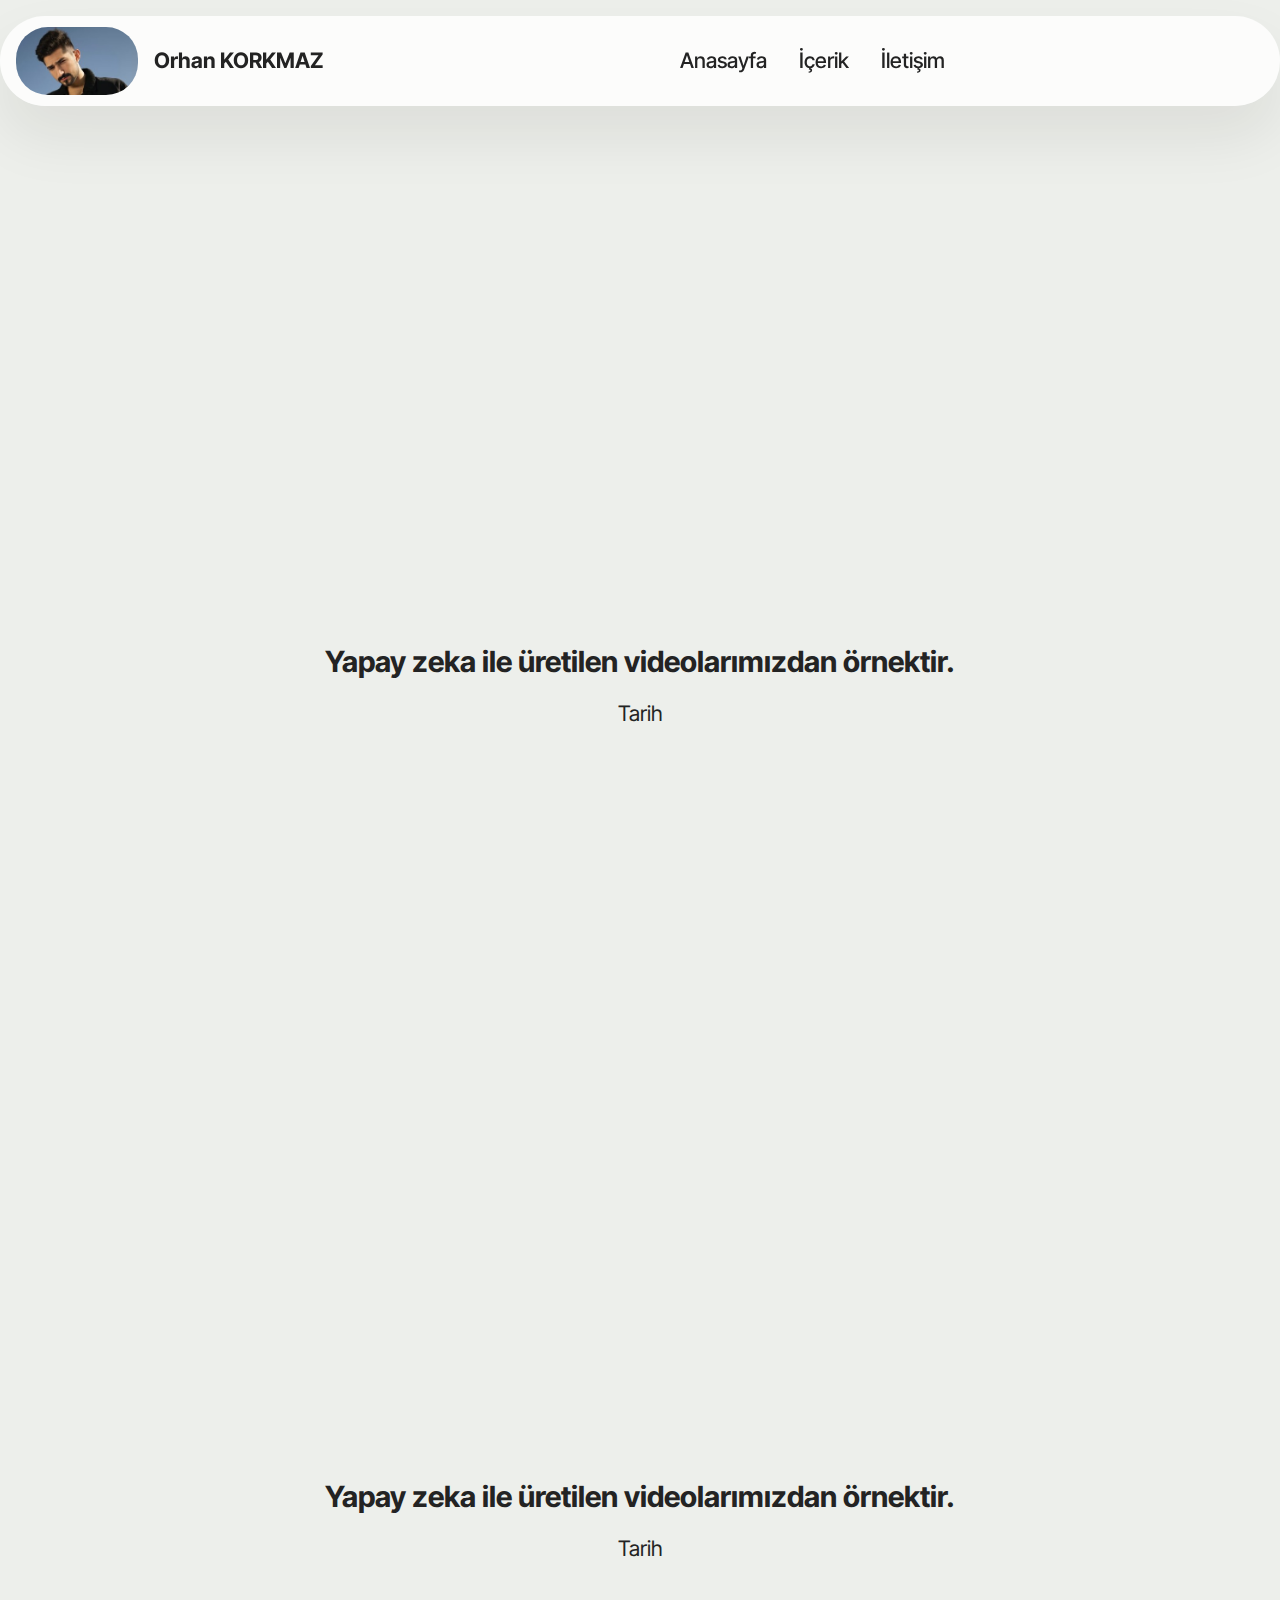
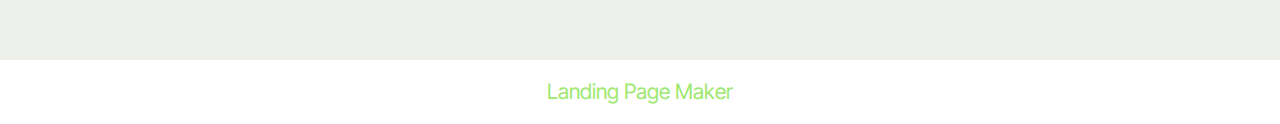
==== commit f328e97f: "create github pages" ====
--- a/icerik.html
+++ b/icerik.html
@@ -15,11 +15,10 @@
   <link rel="stylesheet" href="assets/bootstrap/css/bootstrap-grid.min.css">
   <link rel="stylesheet" href="assets/bootstrap/css/bootstrap-reboot.min.css">
   <link rel="stylesheet" href="assets/dropdown/css/style.css">
-  <link rel="stylesheet" href="assets/socicon/css/styles.css">
   <link rel="stylesheet" href="assets/theme/css/style.css">
   <link rel="preload" href="https://fonts.googleapis.com/css2?family=Inter+Tight:wght@400;700&display=swap&display=swap" as="style" onload="this.onload=null;this.rel='stylesheet'">
   <noscript><link rel="stylesheet" href="https://fonts.googleapis.com/css2?family=Inter+Tight:wght@400;700&display=swap&display=swap"></noscript>
-  <link rel="preload" as="style" href="assets/mobirise/css/mbr-additional.css?v=KxI5WO"><link rel="stylesheet" href="assets/mobirise/css/mbr-additional.css?v=KxI5WO" type="text/css">
+  <link rel="preload" as="style" href="assets/mobirise/css/mbr-additional.css?v=yJbXGe"><link rel="stylesheet" href="assets/mobirise/css/mbr-additional.css?v=yJbXGe" type="text/css">
 
   
   
@@ -77,7 +76,7 @@
     <div class="row justify-content-center">
       <div class="col-12 content-text">
         <h4 class="mbr-description mbr-fonts-style mb-3 align-center display-5">
-          <strong>Yapay zeka ile üretilen videolarımızdan örnekler.</strong></h4>
+          <strong>Yapay zeka ile üretilen videolarımızdan örnektir.</strong></h4>
         <p class="mbr-description mbr-fonts-style mb-0 align-center display-7">
         Tarih</p>
       </div>
@@ -85,48 +84,26 @@
   </div>
 </section>
 
-<section data-bs-version="5.1" class="social05 cid-u15kC71LKF" id="social05-a">
-    
+<section data-bs-version="5.1" class="video02 cid-u15lbiiktf" id="video02-b">
+  
 
-    
+  
+  
 
-    <div class="container">
-        <div class="row">
-            <h3 class="mbr-section-title align-center mb-5 mbr-fonts-style display-2">
-                <strong>Follow us</strong>
-            </h3>
-            <div class="col-12">
-                <div class="social-row">
-                    <div class="soc-item">
-                        <a href="https://mobiri.se/" target="_blank">
-                            <span class="mbr-iconfont socicon socicon-facebook"></span>
-                        </a>
-                    </div>
-                    <div class="soc-item">
-                        <a href="https://mobiri.se/" target="_blank">
-                            <span class="mbr-iconfont socicon-twitter socicon"></span>
-                        </a>
-                    </div>
-                    <div class="soc-item">
-                        <a href="https://mobiri.se/" target="_blank">
-                            <span class="mbr-iconfont socicon-instagram socicon"></span>
-                        </a>
-                    </div>
-                    <div class="soc-item">
-                        <a href="https://mobiri.se/" target="_blank">
-                            <span class="mbr-iconfont socicon socicon-linkedin"></span>
-                        </a>
-                    </div>
-                    <div class="soc-item">
-                        <a href="https://mobiri.se/" target="_blank">
-                            <span class="mbr-iconfont socicon socicon-twitch"></span>
-                        </a>
-                    </div>
-                </div>
-            </div>
-        </div>
+  <div class="container">
+    <div class="row justify-content-center">
+      <div class="mbr-figure col-12 mb-5 col-md-9"><iframe class="mbr-embedded-video" src="https://www.youtube.com/embed/eo3aEOxhKC4?loop=1&amp;autoplay=1" width="1280" height="720" frameborder="0" allowfullscreen></iframe></div>
     </div>
-</section><section class="display-7" style="padding: 0;align-items: center;justify-content: center;flex-wrap: wrap;    align-content: center;display: flex;position: relative;height: 4rem;"><a href="https://mobiri.se/3130155" style="flex: 1 1;height: 4rem;position: absolute;width: 100%;z-index: 1;"><img alt="" style="height: 4rem;" src="[data-uri]"></a><p style="margin: 0;text-align: center;" class="display-7">&#8204;</p><a style="z-index:1" href="https://mobirise.com/drag-drop-website-builder.html">Drag & Drop Website Builder</a></section><script src="assets/bootstrap/js/bootstrap.bundle.min.js"></script>  <script src="assets/smoothscroll/smooth-scroll.js"></script>  <script src="assets/ytplayer/index.js"></script>  <script src="assets/dropdown/js/navbar-dropdown.js"></script>  <script src="assets/playervimeo/vimeo_player.js"></script>  <script src="assets/theme/js/script.js"></script>  
+    <div class="row justify-content-center">
+      <div class="col-12 content-text">
+        <h4 class="mbr-description mbr-fonts-style mb-3 align-center display-5">
+          <strong>Yapay zeka ile üretilen videolarımızdan örnektir.</strong></h4>
+        <p class="mbr-description mbr-fonts-style mb-0 align-center display-7">
+        Tarih</p>
+      </div>
+    </div>
+  </div>
+</section><section class="display-7" style="padding: 0;align-items: center;justify-content: center;flex-wrap: wrap;    align-content: center;display: flex;position: relative;height: 4rem;"><a href="https://mobiri.se/3130155" style="flex: 1 1;height: 4rem;position: absolute;width: 100%;z-index: 1;"><img alt="" style="height: 4rem;" src="[data-uri]"></a><p style="margin: 0;text-align: center;" class="display-7">&#8204;</p><a style="z-index:1" href="https://mobirise.com/builder/landing-page-builder.html">Landing Page Maker</a></section><script src="assets/bootstrap/js/bootstrap.bundle.min.js"></script>  <script src="assets/smoothscroll/smooth-scroll.js"></script>  <script src="assets/ytplayer/index.js"></script>  <script src="assets/dropdown/js/navbar-dropdown.js"></script>  <script src="assets/playervimeo/vimeo_player.js"></script>  <script src="assets/theme/js/script.js"></script>  
   
   
 </body>
--- a/assets/mobirise/css/mbr-additional.css
+++ b/assets/mobirise/css/mbr-additional.css
@@ -1494,47 +1494,6 @@
     padding: 1rem;
   }
 }
-.cid-u15kC71LKF {
-  padding-top: 9rem;
-  padding-bottom: 6rem;
-  background-color: #ffffff;
-}
-.cid-u15kC71LKF .social-row {
-  display: flex;
-  justify-content: center;
-  align-items: center;
-  flex-wrap: wrap;
-}
-.cid-u15kC71LKF .social-row .soc-item {
-  margin: 8px;
-}
-.cid-u15kC71LKF .social-row .soc-item a:hover .mbr-iconfont,
-.cid-u15kC71LKF .social-row .soc-item a:focus .mbr-iconfont {
-  background-color: #f7f7f7;
-}
-.cid-u15kC71LKF .social-row .soc-item a .mbr-iconfont {
-  width: 72px;
-  height: 72px;
-  display: flex;
-  align-items: center;
-  justify-content: center;
-  border-radius: 100%;
-  font-size: 32px;
-  background-color: #f7f7f7;
-  color: #393193;
-  transition: all 0.3s ease-in-out;
-}
-.cid-u15kC71LKF .row-links {
-  width: 100%;
-  justify-content: center;
-}
-.cid-u15kC71LKF .mbr-section-title {
-  color: #ffffff;
-}
-.cid-u15kC71LKF .mbr-section-title,
-.cid-u15kC71LKF .social-list {
-  color: #000000;
-}
 .cid-u158x2tNKb {
   z-index: 1000;
   width: 100%;
@@ -2111,46 +2070,25 @@
 .cid-u15jNWsNzS .content-text {
   max-width: 800px;
 }
-.cid-u15kC71LKF {
-  padding-top: 9rem;
+.cid-u15lbiiktf {
+  padding-top: 6rem;
   padding-bottom: 6rem;
-  background-color: #ffffff;
-}
-.cid-u15kC71LKF .social-row {
-  display: flex;
-  justify-content: center;
-  align-items: center;
-  flex-wrap: wrap;
-}
-.cid-u15kC71LKF .social-row .soc-item {
-  margin: 8px;
-}
-.cid-u15kC71LKF .social-row .soc-item a:hover .mbr-iconfont,
-.cid-u15kC71LKF .social-row .soc-item a:focus .mbr-iconfont {
-  background-color: #f7f7f7;
-}
-.cid-u15kC71LKF .social-row .soc-item a .mbr-iconfont {
-  width: 72px;
-  height: 72px;
-  display: flex;
-  align-items: center;
-  justify-content: center;
-  border-radius: 100%;
-  font-size: 32px;
-  background-color: #f7f7f7;
-  color: #393193;
-  transition: all 0.3s ease-in-out;
-}
-.cid-u15kC71LKF .row-links {
+  background-color: #edefeb;
+}
+.cid-u15lbiiktf .mbr-fallback-image.disabled {
+  display: none;
+}
+.cid-u15lbiiktf .mbr-fallback-image {
+  display: block;
+  background-size: cover;
+  background-position: center center;
   width: 100%;
-  justify-content: center;
-}
-.cid-u15kC71LKF .mbr-section-title {
-  color: #ffffff;
-}
-.cid-u15kC71LKF .mbr-section-title,
-.cid-u15kC71LKF .social-list {
-  color: #000000;
+  height: 100%;
+  position: absolute;
+  top: 0;
+}
+.cid-u15lbiiktf .content-text {
+  max-width: 800px;
 }
 .cid-u15gYBTFDW {
   z-index: 1000;
@@ -2708,44 +2646,56 @@
     padding: 1rem;
   }
 }
-.cid-u15kC71LKF {
+.cid-u15lO4Tkd5 {
   padding-top: 9rem;
-  padding-bottom: 6rem;
+  padding-bottom: 5rem;
   background-color: #ffffff;
 }
-.cid-u15kC71LKF .social-row {
-  display: flex;
-  justify-content: center;
-  align-items: center;
-  flex-wrap: wrap;
-}
-.cid-u15kC71LKF .social-row .soc-item {
-  margin: 8px;
-}
-.cid-u15kC71LKF .social-row .soc-item a:hover .mbr-iconfont,
-.cid-u15kC71LKF .social-row .soc-item a:focus .mbr-iconfont {
-  background-color: #f7f7f7;
-}
-.cid-u15kC71LKF .social-row .soc-item a .mbr-iconfont {
-  width: 72px;
-  height: 72px;
-  display: flex;
-  align-items: center;
-  justify-content: center;
-  border-radius: 100%;
+.cid-u15lO4Tkd5 .mbr-fallback-image.disabled {
+  display: none;
+}
+.cid-u15lO4Tkd5 .mbr-fallback-image {
+  display: block;
+  background-size: cover;
+  background-position: center center;
+  width: 100%;
+  height: 100%;
+  position: absolute;
+  top: 0;
+}
+.cid-u15lO4Tkd5 .bg-facebook {
+  background: #1778f2;
+  color: #ffffff;
+}
+.cid-u15lO4Tkd5 .bg-facebook:hover {
+  background: #0b60cb;
+}
+.cid-u15lO4Tkd5 .bg-twitter {
+  background: #1da1f2;
+  color: #ffffff;
+}
+.cid-u15lO4Tkd5 .bg-twitter:hover {
+  background: #0c85d0;
+}
+.cid-u15lO4Tkd5 .bg-instagram {
+  background: #f00075;
+  color: #ffffff;
+}
+.cid-u15lO4Tkd5 .bg-instagram:hover {
+  background: #bd005c;
+}
+.cid-u15lO4Tkd5 .iconfont-wrapper {
+  display: inline-block;
   font-size: 32px;
-  background-color: #f7f7f7;
-  color: #393193;
+  border-radius: 50%;
+  width: 55px;
+  height: 55px;
+  line-height: 55px;
+  text-align: center;
   transition: all 0.3s ease-in-out;
 }
-.cid-u15kC71LKF .row-links {
-  width: 100%;
-  justify-content: center;
-}
-.cid-u15kC71LKF .mbr-section-title {
-  color: #ffffff;
-}
-.cid-u15kC71LKF .mbr-section-title,
-.cid-u15kC71LKF .social-list {
-  color: #000000;
-}
+.cid-u15lO4Tkd5 [class^="socicon-"]:before,
+.cid-u15lO4Tkd5 [class*=" socicon-"]:before {
+  line-height: 55px;
+  padding: .6rem;
+}
--- a/assets/mobirise/css/mbr-additional.css
+++ b/assets/mobirise/css/mbr-additional.css
@@ -1494,47 +1494,6 @@
     padding: 1rem;
   }
 }
-.cid-u15kC71LKF {
-  padding-top: 9rem;
-  padding-bottom: 6rem;
-  background-color: #ffffff;
-}
-.cid-u15kC71LKF .social-row {
-  display: flex;
-  justify-content: center;
-  align-items: center;
-  flex-wrap: wrap;
-}
-.cid-u15kC71LKF .social-row .soc-item {
-  margin: 8px;
-}
-.cid-u15kC71LKF .social-row .soc-item a:hover .mbr-iconfont,
-.cid-u15kC71LKF .social-row .soc-item a:focus .mbr-iconfont {
-  background-color: #f7f7f7;
-}
-.cid-u15kC71LKF .social-row .soc-item a .mbr-iconfont {
-  width: 72px;
-  height: 72px;
-  display: flex;
-  align-items: center;
-  justify-content: center;
-  border-radius: 100%;
-  font-size: 32px;
-  background-color: #f7f7f7;
-  color: #393193;
-  transition: all 0.3s ease-in-out;
-}
-.cid-u15kC71LKF .row-links {
-  width: 100%;
-  justify-content: center;
-}
-.cid-u15kC71LKF .mbr-section-title {
-  color: #ffffff;
-}
-.cid-u15kC71LKF .mbr-section-title,
-.cid-u15kC71LKF .social-list {
-  color: #000000;
-}
 .cid-u158x2tNKb {
   z-index: 1000;
   width: 100%;
@@ -2111,46 +2070,25 @@
 .cid-u15jNWsNzS .content-text {
   max-width: 800px;
 }
-.cid-u15kC71LKF {
-  padding-top: 9rem;
+.cid-u15lbiiktf {
+  padding-top: 6rem;
   padding-bottom: 6rem;
-  background-color: #ffffff;
-}
-.cid-u15kC71LKF .social-row {
-  display: flex;
-  justify-content: center;
-  align-items: center;
-  flex-wrap: wrap;
-}
-.cid-u15kC71LKF .social-row .soc-item {
-  margin: 8px;
-}
-.cid-u15kC71LKF .social-row .soc-item a:hover .mbr-iconfont,
-.cid-u15kC71LKF .social-row .soc-item a:focus .mbr-iconfont {
-  background-color: #f7f7f7;
-}
-.cid-u15kC71LKF .social-row .soc-item a .mbr-iconfont {
-  width: 72px;
-  height: 72px;
-  display: flex;
-  align-items: center;
-  justify-content: center;
-  border-radius: 100%;
-  font-size: 32px;
-  background-color: #f7f7f7;
-  color: #393193;
-  transition: all 0.3s ease-in-out;
-}
-.cid-u15kC71LKF .row-links {
+  background-color: #edefeb;
+}
+.cid-u15lbiiktf .mbr-fallback-image.disabled {
+  display: none;
+}
+.cid-u15lbiiktf .mbr-fallback-image {
+  display: block;
+  background-size: cover;
+  background-position: center center;
   width: 100%;
-  justify-content: center;
-}
-.cid-u15kC71LKF .mbr-section-title {
-  color: #ffffff;
-}
-.cid-u15kC71LKF .mbr-section-title,
-.cid-u15kC71LKF .social-list {
-  color: #000000;
+  height: 100%;
+  position: absolute;
+  top: 0;
+}
+.cid-u15lbiiktf .content-text {
+  max-width: 800px;
 }
 .cid-u15gYBTFDW {
   z-index: 1000;
@@ -2708,44 +2646,56 @@
     padding: 1rem;
   }
 }
-.cid-u15kC71LKF {
+.cid-u15lO4Tkd5 {
   padding-top: 9rem;
-  padding-bottom: 6rem;
+  padding-bottom: 5rem;
   background-color: #ffffff;
 }
-.cid-u15kC71LKF .social-row {
-  display: flex;
-  justify-content: center;
-  align-items: center;
-  flex-wrap: wrap;
-}
-.cid-u15kC71LKF .social-row .soc-item {
-  margin: 8px;
-}
-.cid-u15kC71LKF .social-row .soc-item a:hover .mbr-iconfont,
-.cid-u15kC71LKF .social-row .soc-item a:focus .mbr-iconfont {
-  background-color: #f7f7f7;
-}
-.cid-u15kC71LKF .social-row .soc-item a .mbr-iconfont {
-  width: 72px;
-  height: 72px;
-  display: flex;
-  align-items: center;
-  justify-content: center;
-  border-radius: 100%;
+.cid-u15lO4Tkd5 .mbr-fallback-image.disabled {
+  display: none;
+}
+.cid-u15lO4Tkd5 .mbr-fallback-image {
+  display: block;
+  background-size: cover;
+  background-position: center center;
+  width: 100%;
+  height: 100%;
+  position: absolute;
+  top: 0;
+}
+.cid-u15lO4Tkd5 .bg-facebook {
+  background: #1778f2;
+  color: #ffffff;
+}
+.cid-u15lO4Tkd5 .bg-facebook:hover {
+  background: #0b60cb;
+}
+.cid-u15lO4Tkd5 .bg-twitter {
+  background: #1da1f2;
+  color: #ffffff;
+}
+.cid-u15lO4Tkd5 .bg-twitter:hover {
+  background: #0c85d0;
+}
+.cid-u15lO4Tkd5 .bg-instagram {
+  background: #f00075;
+  color: #ffffff;
+}
+.cid-u15lO4Tkd5 .bg-instagram:hover {
+  background: #bd005c;
+}
+.cid-u15lO4Tkd5 .iconfont-wrapper {
+  display: inline-block;
   font-size: 32px;
-  background-color: #f7f7f7;
-  color: #393193;
+  border-radius: 50%;
+  width: 55px;
+  height: 55px;
+  line-height: 55px;
+  text-align: center;
   transition: all 0.3s ease-in-out;
 }
-.cid-u15kC71LKF .row-links {
-  width: 100%;
-  justify-content: center;
-}
-.cid-u15kC71LKF .mbr-section-title {
-  color: #ffffff;
-}
-.cid-u15kC71LKF .mbr-section-title,
-.cid-u15kC71LKF .social-list {
-  color: #000000;
-}
+.cid-u15lO4Tkd5 [class^="socicon-"]:before,
+.cid-u15lO4Tkd5 [class*=" socicon-"]:before {
+  line-height: 55px;
+  padding: .6rem;
+}
